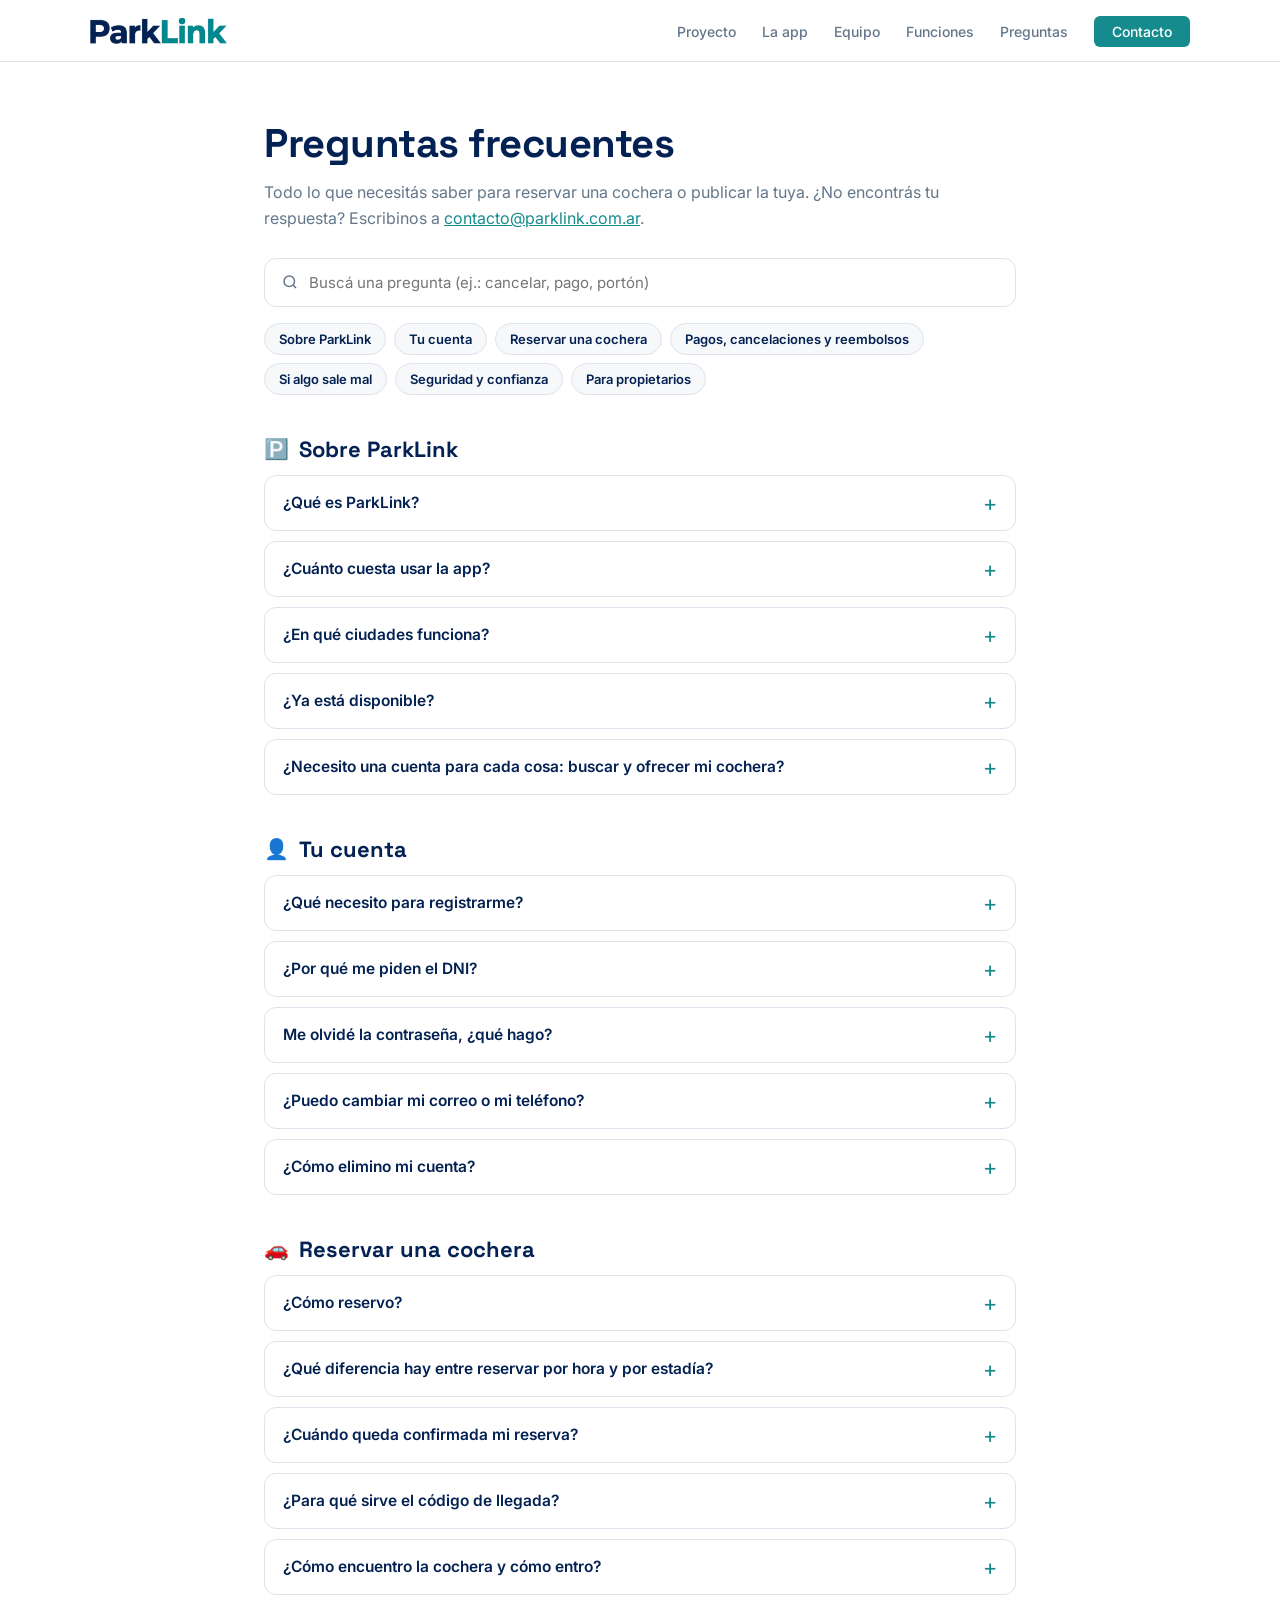
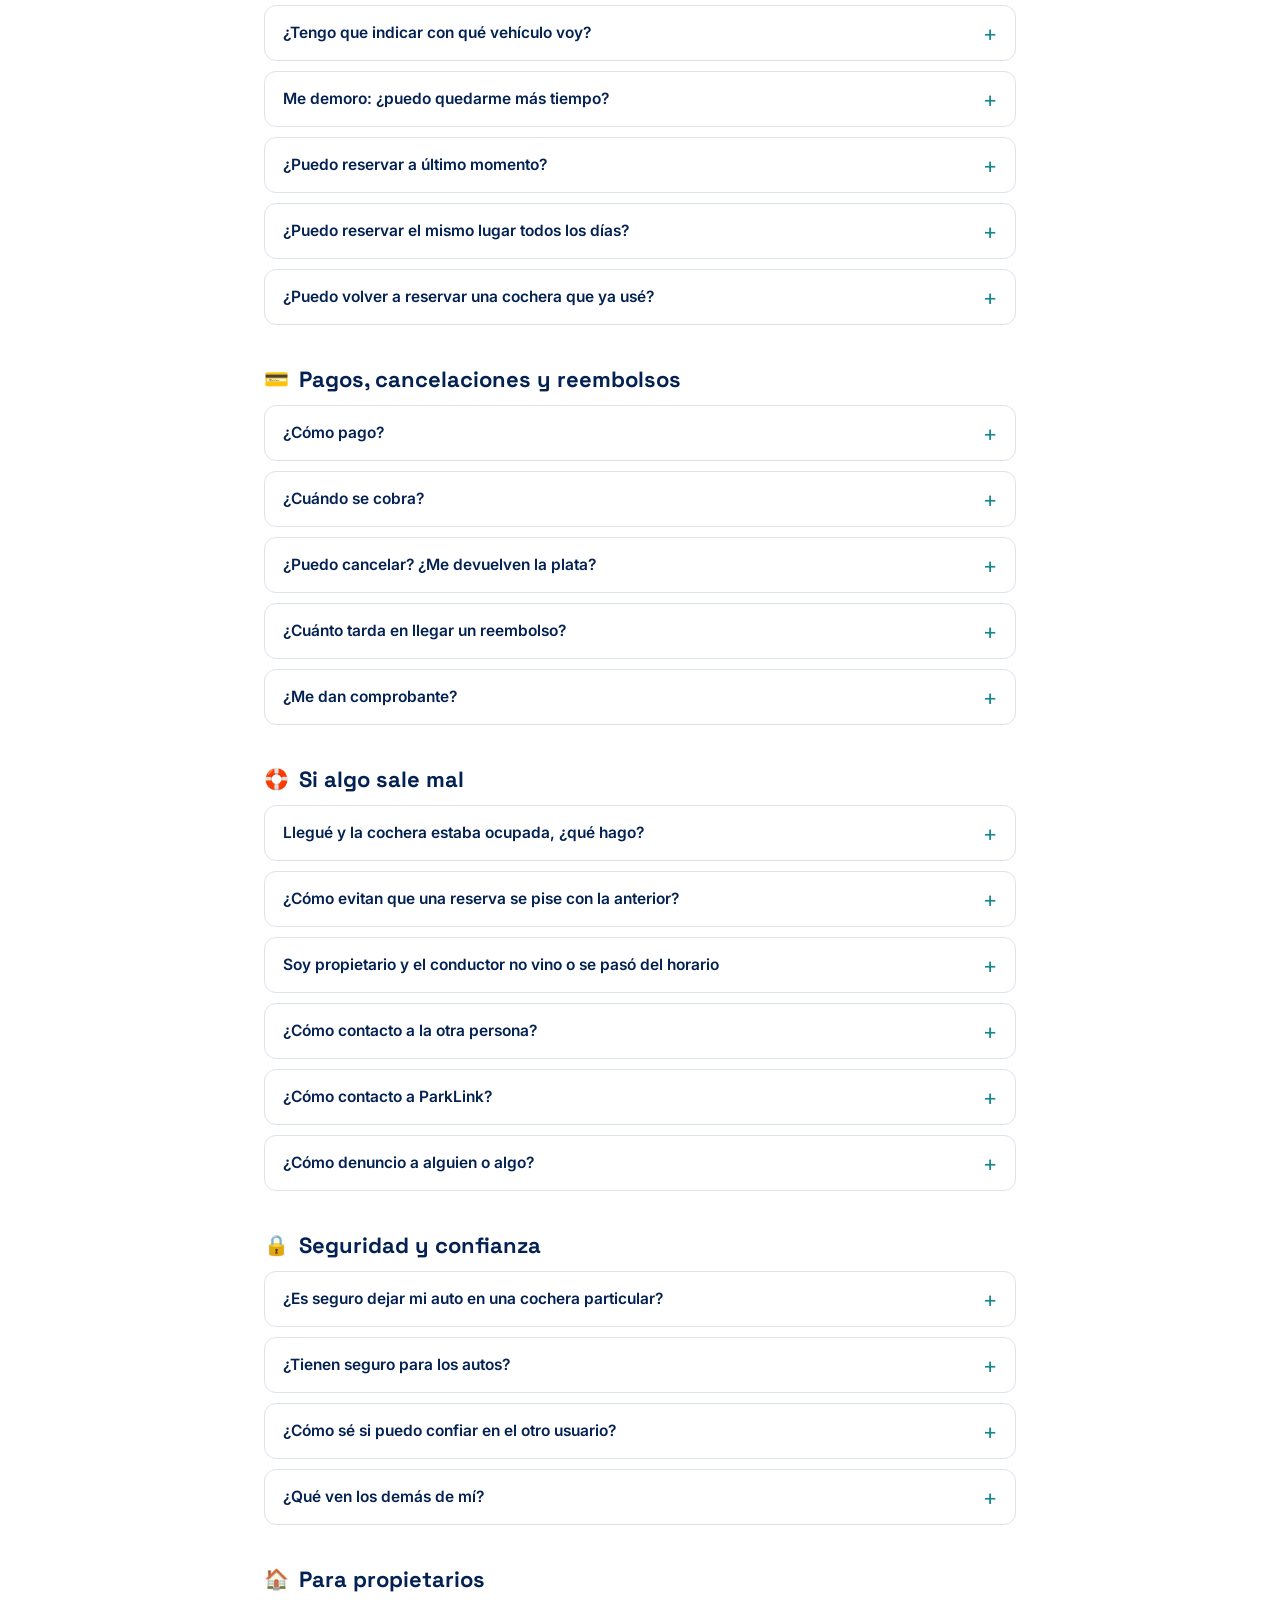
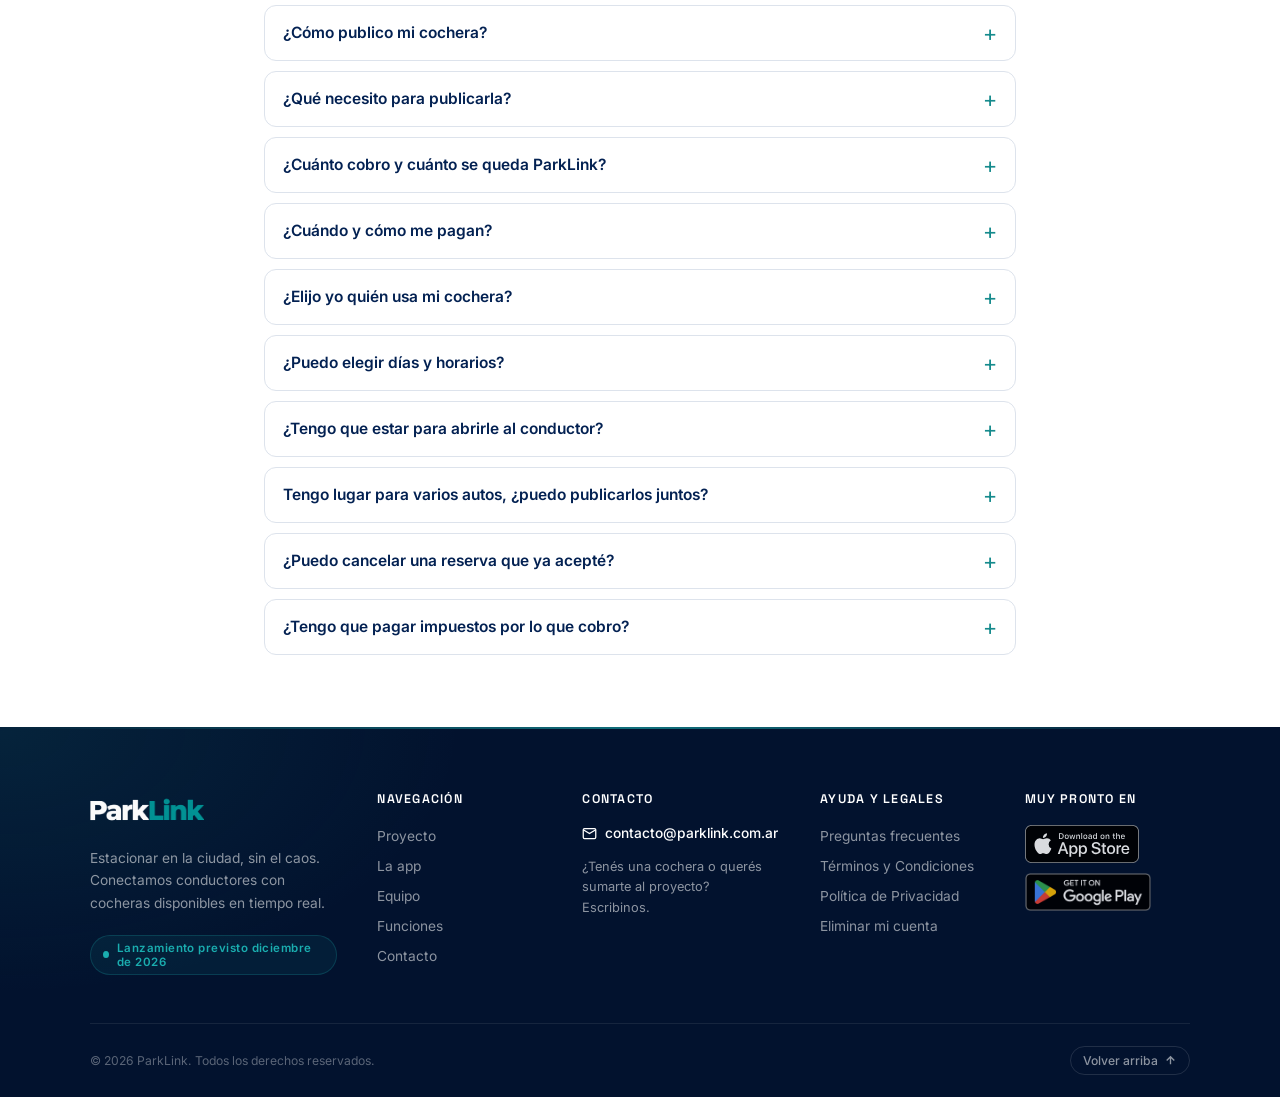
==== preguntas-frecuentes/index.html @ 0ed3ebec "Add a frequently asked questions page linked from the menu and footer" ====
<!DOCTYPE html>
<html lang="es">
<head>
    <meta charset="UTF-8">
    <meta name="viewport" content="width=device-width, initial-scale=1.0">
    <title>Preguntas frecuentes · ParkLink</title>
    <meta name="description" content="Cómo funciona ParkLink: reservas, pagos, cancelaciones, acceso a la cochera, seguridad y cómo publicar tu cochera.">
    <link rel="icon" type="image/png" href="/favicon.png">
    <link rel="preconnect" href="https://fonts.googleapis.com">
    <link rel="preconnect" href="https://fonts.gstatic.com" crossorigin>
    <link href="https://fonts.googleapis.com/css2?family=Space+Grotesk:wght@400;500;600;700&family=Inter:wght@300;400;500;600&display=swap" rel="stylesheet">
    <link rel="stylesheet" href="/styles.css">
    <link rel="stylesheet" href="faq.css">
    <script type="application/ld+json">{"@context": "https://schema.org", "@type": "FAQPage", "mainEntity": [{"@type": "Question", "name": "¿Qué es ParkLink?", "acceptedAnswer": {"@type": "Answer", "text": "Una app que conecta a quienes necesitan dónde estacionar con personas que tienen una cochera o un lugar libre. El conductor reserva y paga desde la app antes de salir; el propietario gana dinero con un espacio que no estaba usando."}}, {"@type": "Question", "name": "¿Cuánto cuesta usar la app?", "acceptedAnswer": {"@type": "Answer", "text": "Descargarla y crear tu cuenta es gratis. Solo pagás cuando reservás: el precio que ves antes de pagar es el final e incluye la comisión de ParkLink. A los propietarios no se les descuenta nada de lo que cobran: reciben el precio que fijaron."}}, {"@type": "Question", "name": "¿En qué ciudades funciona?", "acceptedAnswer": {"@type": "Answer", "text": "En cualquier lugar de la Argentina. Buscás por dirección o por tu ubicación y ves las cocheras publicadas en esa zona. La cantidad de cocheras depende de cuántos propietarios se sumen en cada lugar."}}, {"@type": "Question", "name": "¿Ya está disponible?", "acceptedAnswer": {"@type": "Answer", "text": "La app está en fase de pruebas y el lanzamiento está previsto para diciembre de 2026. Si querés enterarte antes, escribinos a contacto@parklink.com.ar ."}}, {"@type": "Question", "name": "¿Necesito una cuenta para cada cosa: buscar y ofrecer mi cochera?", "acceptedAnswer": {"@type": "Answer", "text": "No. Con una sola cuenta podés usar la app como conductor y como propietario, y cambiar de modo cuando quieras desde Perfil → Modo."}}, {"@type": "Question", "name": "¿Qué necesito para registrarme?", "acceptedAnswer": {"@type": "Answer", "text": "Ser mayor de 18 años, un correo y un teléfono (los verificamos con un código), tu DNI y tu fecha de nacimiento. Al registrarte aceptás los Términos y Condiciones y la Política de Privacidad ."}}, {"@type": "Question", "name": "¿Por qué me piden el DNI?", "acceptedAnswer": {"@type": "Answer", "text": "Para que cada cuenta corresponda a una persona real y una misma persona no tenga varias cuentas. Ayuda a la confianza entre conductores y propietarios. Tu DNI no se muestra a otros usuarios."}}, {"@type": "Question", "name": "Me olvidé la contraseña, ¿qué hago?", "acceptedAnswer": {"@type": "Answer", "text": "En la pantalla de inicio de sesión tocá «Olvidé mi contraseña» y seguí los pasos: te mandamos un código al correo."}}, {"@type": "Question", "name": "¿Puedo cambiar mi correo o mi teléfono?", "acceptedAnswer": {"@type": "Answer", "text": "Sí, desde Perfil → Editar perfil. El dato nuevo se confirma con un código que te enviamos ahí."}}, {"@type": "Question", "name": "¿Cómo elimino mi cuenta?", "acceptedAnswer": {"@type": "Answer", "text": "Desde Perfil → Editar perfil → Eliminar cuenta. Tenés 7 días para arrepentirte iniciando sesión; después tus datos personales se borran o se anonimizan. Si tenías reservas futuras, se cancelan con reembolso. Más detalles en la Política de Privacidad ."}}, {"@type": "Question", "name": "¿Cómo reservo?", "acceptedAnswer": {"@type": "Answer", "text": "Buscá por dirección o en el mapa, elegí una cochera, el día y el horario (o las fechas, si es una estadía), y pagá con Mercado Pago. La app te propone sola el primer horario libre."}}, {"@type": "Question", "name": "¿Qué diferencia hay entre reservar por hora y por estadía?", "acceptedAnswer": {"@type": "Answer", "text": "Por hora es para unas horas: elegís inicio y fin, incluso cruzando la medianoche o abarcando varios días. Por estadía es para dejar el auto días, semanas o meses: se cobra por día, semana o mes y entrás y salís a la misma hora. Cada cochera muestra cuál de las dos ofrece."}}, {"@type": "Question", "name": "¿Cuándo queda confirmada mi reserva?", "acceptedAnswer": {"@type": "Answer", "text": "Después de pagar, el propietario tiene que aceptarla. Te avisamos apenas lo hace. Si la rechaza o no responde dentro de las 24 horas, la reserva se cancela y te devolvemos el total."}}, {"@type": "Question", "name": "¿Para qué sirve el código de llegada?", "acceptedAnswer": {"@type": "Answer", "text": "Cuando la reserva queda confirmada, la app te muestra un código de 4 números. Al llegar se lo decís al propietario y él lo carga en su app: así queda registrado que llegaste. Se puede cargar desde 30 minutos antes del inicio."}}, {"@type": "Question", "name": "¿Cómo encuentro la cochera y cómo entro?", "acceptedAnswer": {"@type": "Answer", "text": "Desde tu reserva tenés «Cómo llegar», que abre el mapa con la dirección. Una vez aceptada la reserva, también ves «Cómo entrar»: las instrucciones que dejó el propietario (portón, piso, número de lugar, a quién avisar)."}}, {"@type": "Question", "name": "¿Tengo que indicar con qué vehículo voy?", "acceptedAnswer": {"@type": "Answer", "text": "Depende de la cochera. Algunas lo piden, y algunas cobran distinto según el tipo de vehículo (auto, SUV, camioneta, moto o bici). Cargás tus vehículos una vez en tu perfil y los elegís al reservar; el propietario ve la patente para reconocerte."}}, {"@type": "Question", "name": "Me demoro: ¿puedo quedarme más tiempo?", "acceptedAnswer": {"@type": "Answer", "text": "Sí, si la cochera sigue libre. Desde tu reserva tocá «Extender reserva», elegí hasta qué hora y pagás solo las horas que agregás. Si alguien más reservó a continuación, la app te muestra hasta cuándo se puede extender."}}, {"@type": "Question", "name": "¿Puedo reservar a último momento?", "acceptedAnswer": {"@type": "Answer", "text": "Sí, siempre que la cochera tenga lugar libre en ese horario. Igual tiene que aceptarla el propietario."}}, {"@type": "Question", "name": "¿Puedo reservar el mismo lugar todos los días?", "acceptedAnswer": {"@type": "Answer", "text": "Para varios días seguidos usá una estadía (por días, semanas o meses). Las reservas que se repiten solo algunos días u horarios (por ejemplo, de lunes a viernes de 9 a 18) todavía no están disponibles: por ahora se reservan una por una."}}, {"@type": "Question", "name": "¿Puedo volver a reservar una cochera que ya usé?", "acceptedAnswer": {"@type": "Answer", "text": "Sí. En una reserva terminada tocá «Volver a reservar»: se abre la cochera con la misma duración y el mismo vehículo."}}, {"@type": "Question", "name": "¿Cómo pago?", "acceptedAnswer": {"@type": "Answer", "text": "Con Mercado Pago, con los medios que ofrece (tarjeta de crédito o débito, dinero en cuenta, etc.). ParkLink no guarda los datos de tu tarjeta."}}, {"@type": "Question", "name": "¿Cuándo se cobra?", "acceptedAnswer": {"@type": "Answer", "text": "Al reservar. Si el propietario rechaza la reserva o no responde a tiempo, te devolvemos el total."}}, {"@type": "Question", "name": "¿Puedo cancelar? ¿Me devuelven la plata?", "acceptedAnswer": {"@type": "Answer", "text": "Hasta 1 hora antes del inicio: te devolvemos el total. En la última hora antes del inicio: te devolvemos la mitad. Una vez que empezó no se puede cancelar. Si el propietario todavía no la aceptó, podés cancelarla antes del inicio y te devolvemos el total. Si el propietario cancela o rechaza, te devolvemos el total."}}, {"@type": "Question", "name": "¿Cuánto tarda en llegar un reembolso?", "acceptedAnswer": {"@type": "Answer", "text": "Lo hacemos al mismo medio de pago a través de Mercado Pago. El tiempo de acreditación depende de Mercado Pago y de tu medio (con tarjeta puede verse en el resumen siguiente). Desde la reserva ves en qué estado está."}}, {"@type": "Question", "name": "¿Me dan comprobante?", "acceptedAnswer": {"@type": "Answer", "text": "Sí. Desde la reserva, en la sección Pago, tocá «Descargar comprobante» y te genera un PDF. Es un resumen de tu reserva y tu pago, no una factura."}}, {"@type": "Question", "name": "Llegué y la cochera estaba ocupada, ¿qué hago?", "acceptedAnswer": {"@type": "Answer", "text": "Desde tu reserva tocá «Reportar un problema» → «La cochera estaba ocupada». Lo revisa el equipo de ParkLink y, si corresponde, te devolvemos el dinero. También podés escribirle al propietario por el chat de la reserva."}}, {"@type": "Question", "name": "¿Cómo evitan que una reserva se pise con la anterior?", "acceptedAnswer": {"@type": "Answer", "text": "Entre una reserva y la siguiente de una misma cochera siempre quedan al menos 15 minutos libres, para que un atraso corto no afecte al próximo. Además, el propietario acepta cada reserva y elige qué días y horarios ofrece."}}, {"@type": "Question", "name": "Soy propietario y el conductor no vino o se pasó del horario", "acceptedAnswer": {"@type": "Answer", "text": "Desde la reserva tocá «Reportar un problema» y elegí lo que pasó. Si el conductor no llegó, sin el código de llegada ParkLink revisa la reserva antes de pagártela. Por ahora el tiempo extra no se cobra automáticamente: lo resolvemos caso por caso."}}, {"@type": "Question", "name": "¿Cómo contacto a la otra persona?", "acceptedAnswer": {"@type": "Answer", "text": "Por el chat de la reserva, que se habilita una vez pagada. No hace falta compartir teléfonos."}}, {"@type": "Question", "name": "¿Cómo contacto a ParkLink?", "acceptedAnswer": {"@type": "Answer", "text": "Desde la reserva, en «Ayuda», abrís un ticket y te respondemos ahí. Para cualquier otra consulta, escribinos a contacto@parklink.com.ar ."}}, {"@type": "Question", "name": "¿Cómo denuncio a alguien o algo?", "acceptedAnswer": {"@type": "Answer", "text": "Con «Denunciar» en la cochera, en el perfil de la persona o en una reseña, o con «Reportar un problema» en una reserva. La otra persona no sabe quién la denunció. ParkLink revisa cada caso y puede suspender cocheras o cuentas."}}, {"@type": "Question", "name": "¿Es seguro dejar mi auto en una cochera particular?", "acceptedAnswer": {"@type": "Answer", "text": "Cada cochera se revisa antes de aparecer en la app; podemos pedir documentación y rechazarla. Conductores y propietarios se califican después de cada reserva, y las denuncias pueden terminar en la suspensión de la cochera o de la cuenta. Igual, ParkLink no es un estacionamiento ni el depositario del vehículo: el uso de la cochera es un acuerdo entre las partes (ver los Términos )."}}, {"@type": "Question", "name": "¿Tienen seguro para los autos?", "acceptedAnswer": {"@type": "Answer", "text": "Hoy ParkLink no ofrece un seguro propio. Te recomendamos revisar qué cubre tu póliza mientras el auto está estacionado. Ante un problema, reportalo desde la reserva y lo vemos con las dos partes."}}, {"@type": "Question", "name": "¿Cómo sé si puedo confiar en el otro usuario?", "acceptedAnswer": {"@type": "Answer", "text": "Cada perfil muestra sus calificaciones y reseñas como conductor y como propietario. Todas las cuentas verifican su correo y su teléfono, y cargan su DNI."}}, {"@type": "Question", "name": "¿Qué ven los demás de mí?", "acceptedAnswer": {"@type": "Answer", "text": "Tu nombre, tu foto y tus reseñas. En una reserva, el propietario ve además tu vehículo y su patente. Tu DNI, correo y teléfono no se muestran. Detalles en la Política de Privacidad ."}}, {"@type": "Question", "name": "¿Cómo publico mi cochera?", "acceptedAnswer": {"@type": "Answer", "text": "Pasá a modo propietario (Perfil → Modo), tocá «Publicar cochera» y cargá la dirección, fotos, qué vehículos entran, horarios y precios. La revisamos antes de que aparezca en las búsquedas y te avisamos cuando está publicada."}}, {"@type": "Question", "name": "¿Qué necesito para publicarla?", "acceptedAnswer": {"@type": "Answer", "text": "Tener derecho a ofrecerla (ser dueño, inquilino autorizado o tener permiso) y que alquilarla no vaya contra ninguna norma, contrato ni el reglamento de tu edificio. En muchos consorcios no está permitido el uso de cocheras por personas ajenas: consultalo antes de publicar."}}, {"@type": "Question", "name": "¿Cuánto cobro y cuánto se queda ParkLink?", "acceptedAnswer": {"@type": "Answer", "text": "Vos fijás el precio por hora y, si querés, por día, semana y mes (también podés cobrar distinto según el vehículo). Recibís ese precio completo: la comisión de ParkLink se suma aparte, en lo que paga el conductor."}}, {"@type": "Question", "name": "¿Cuándo y cómo me pagan?", "acceptedAnswer": {"@type": "Answer", "text": "Cargás tu CBU o CVU en Perfil → Datos de cobro. Lo de cada reserva terminada queda disponible para liquidarse pasadas 24 horas y ParkLink te lo transfiere a esa cuenta. Ves cada liquidación en Perfil → Mis liquidaciones y te avisamos cada vez que transferimos."}}, {"@type": "Question", "name": "¿Elijo yo quién usa mi cochera?", "acceptedAnswer": {"@type": "Answer", "text": "Sí. Cada reserva te llega como solicitud y tenés 24 horas para aceptarla o rechazarla. Antes de decidir ves el perfil y las calificaciones del conductor, y su vehículo."}}, {"@type": "Question", "name": "¿Puedo elegir días y horarios?", "acceptedAnswer": {"@type": "Answer", "text": "Sí. Configurás el horario de cada día de la semana y podés cerrar días puntuales (vacaciones, días que la usás) desde «Fechas bloqueadas». También podés pausar la cochera cuando quieras."}}, {"@type": "Question", "name": "¿Tengo que estar para abrirle al conductor?", "acceptedAnswer": {"@type": "Answer", "text": "El conductor necesita poder entrar, y al llegar te dice su código de llegada para que lo cargues en la app. En «Cómo entrar» explicás el acceso (portón, encargado, a quién avisar); solo lo ve el conductor de una reserva que aceptaste. Si no vas a estar, coordiná que alguien lo reciba."}}, {"@type": "Question", "name": "Tengo lugar para varios autos, ¿puedo publicarlos juntos?", "acceptedAnswer": {"@type": "Answer", "text": "Sí. Al publicar indicás cuántos lugares tiene: se pueden reservar tantos a la vez como lugares haya."}}, {"@type": "Question", "name": "¿Puedo cancelar una reserva que ya acepté?", "acceptedAnswer": {"@type": "Answer", "text": "Sí, antes de que empiece, explicando el motivo. El conductor recibe el reembolso total. Cancelar reservas aceptadas queda registrado y, si se repite, puede llevar a la suspensión de la cochera."}}, {"@type": "Question", "name": "¿Tengo que pagar impuestos por lo que cobro?", "acceptedAnswer": {"@type": "Answer", "text": "Los ingresos que obtenés por alquilar tu cochera son tuyos, y cumplir con tus obligaciones impositivas te corresponde a vos. Si tenés dudas, consultalo con un contador."}}]}</script>
</head>
<body>

<nav>
    <a href="/index.html" class="nav-brand">
        <img src="/assets/logos/logo-letras.png" alt="ParkLink" class="brand-logo">
    </a>
    <ul class="nav-links">
        <li><a href="/index.html#sobre">Proyecto</a></li>
        <li><a href="/index.html#capturas">La app</a></li>
        <li><a href="/index.html#equipo">Equipo</a></li>
        <li><a href="/index.html#funciones">Funciones</a></li>
        <li><a href="/preguntas-frecuentes/">Preguntas</a></li>
        <li><a href="/index.html#contacto" class="nav-cta">Contacto</a></li>
    </ul>
</nav>

<main class="faq-main">
    <h1>Preguntas frecuentes</h1>
    <p class="faq-lead">Todo lo que necesitás saber para reservar una cochera o publicar la tuya. ¿No encontrás tu respuesta? Escribinos a <a href="mailto:contacto@parklink.com.ar">contacto@parklink.com.ar</a>.</p>

    <div class="faq-search">
        <svg width="18" height="18" viewBox="0 0 24 24" fill="none" stroke="currentColor" stroke-width="2"><circle cx="11" cy="11" r="7"/><path d="M20 20l-3.5-3.5"/></svg>
        <input type="search" id="faq-filter" placeholder="Buscá una pregunta (ej.: cancelar, pago, portón)" autocomplete="off">
    </div>
    <div class="faq-chips" role="navigation" aria-label="Temas">
            <a href="#faq-sobre" class="faq-chip">Sobre ParkLink</a>
            <a href="#faq-cuenta" class="faq-chip">Tu cuenta</a>
            <a href="#faq-reservar" class="faq-chip">Reservar una cochera</a>
            <a href="#faq-pagos" class="faq-chip">Pagos, cancelaciones y reembolsos</a>
            <a href="#faq-problemas" class="faq-chip">Si algo sale mal</a>
            <a href="#faq-seguridad" class="faq-chip">Seguridad y confianza</a>
            <a href="#faq-propietarios" class="faq-chip">Para propietarios</a>
    </div>
    <p class="faq-empty" id="faq-empty" hidden>No encontramos preguntas con esas palabras. Escribinos a <a href="mailto:contacto@parklink.com.ar">contacto@parklink.com.ar</a> y te ayudamos.</p>

        <section class="faq-section" id="faq-sobre">
            <h2><span class="faq-icon" aria-hidden="true">🅿️</span>Sobre ParkLink</h2>
            <details class="faq-item">
                <summary>¿Qué es ParkLink?</summary>
                <div class="faq-answer"><p>Una app que conecta a quienes necesitan dónde estacionar con personas que tienen una cochera o un lugar libre. El conductor reserva y paga desde la app antes de salir; el propietario gana dinero con un espacio que no estaba usando.</p></div>
            </details>
            <details class="faq-item">
                <summary>¿Cuánto cuesta usar la app?</summary>
                <div class="faq-answer"><p>Descargarla y crear tu cuenta es gratis. Solo pagás cuando reservás: el precio que ves antes de pagar es el final e incluye la comisión de ParkLink. A los propietarios no se les descuenta nada de lo que cobran: reciben el precio que fijaron.</p></div>
            </details>
            <details class="faq-item">
                <summary>¿En qué ciudades funciona?</summary>
                <div class="faq-answer"><p>En cualquier lugar de la Argentina. Buscás por dirección o por tu ubicación y ves las cocheras publicadas en esa zona. La cantidad de cocheras depende de cuántos propietarios se sumen en cada lugar.</p></div>
            </details>
            <details class="faq-item">
                <summary>¿Ya está disponible?</summary>
                <div class="faq-answer"><p>La app está en fase de pruebas y el lanzamiento está previsto para diciembre de 2026. Si querés enterarte antes, escribinos a <a href="mailto:contacto@parklink.com.ar">contacto@parklink.com.ar</a>.</p></div>
            </details>
            <details class="faq-item">
                <summary>¿Necesito una cuenta para cada cosa: buscar y ofrecer mi cochera?</summary>
                <div class="faq-answer"><p>No. Con una sola cuenta podés usar la app como conductor y como propietario, y cambiar de modo cuando quieras desde Perfil → Modo.</p></div>
            </details>
        </section>

        <section class="faq-section" id="faq-cuenta">
            <h2><span class="faq-icon" aria-hidden="true">👤</span>Tu cuenta</h2>
            <details class="faq-item">
                <summary>¿Qué necesito para registrarme?</summary>
                <div class="faq-answer"><p>Ser mayor de 18 años, un correo y un teléfono (los verificamos con un código), tu DNI y tu fecha de nacimiento. Al registrarte aceptás los <a href="/terminos/">Términos y Condiciones</a> y la <a href="/privacidad/">Política de Privacidad</a>.</p></div>
            </details>
            <details class="faq-item">
                <summary>¿Por qué me piden el DNI?</summary>
                <div class="faq-answer"><p>Para que cada cuenta corresponda a una persona real y una misma persona no tenga varias cuentas. Ayuda a la confianza entre conductores y propietarios. Tu DNI no se muestra a otros usuarios.</p></div>
            </details>
            <details class="faq-item">
                <summary>Me olvidé la contraseña, ¿qué hago?</summary>
                <div class="faq-answer"><p>En la pantalla de inicio de sesión tocá «Olvidé mi contraseña» y seguí los pasos: te mandamos un código al correo.</p></div>
            </details>
            <details class="faq-item">
                <summary>¿Puedo cambiar mi correo o mi teléfono?</summary>
                <div class="faq-answer"><p>Sí, desde Perfil → Editar perfil. El dato nuevo se confirma con un código que te enviamos ahí.</p></div>
            </details>
            <details class="faq-item">
                <summary>¿Cómo elimino mi cuenta?</summary>
                <div class="faq-answer"><p>Desde Perfil → Editar perfil → Eliminar cuenta. Tenés 7 días para arrepentirte iniciando sesión; después tus datos personales se borran o se anonimizan. Si tenías reservas futuras, se cancelan con reembolso. Más detalles en la <a href="/privacidad/#eliminacion">Política de Privacidad</a>.</p></div>
            </details>
        </section>

        <section class="faq-section" id="faq-reservar">
            <h2><span class="faq-icon" aria-hidden="true">🚗</span>Reservar una cochera</h2>
            <details class="faq-item">
                <summary>¿Cómo reservo?</summary>
                <div class="faq-answer"><p>Buscá por dirección o en el mapa, elegí una cochera, el día y el horario (o las fechas, si es una estadía), y pagá con Mercado Pago. La app te propone sola el primer horario libre.</p></div>
            </details>
            <details class="faq-item">
                <summary>¿Qué diferencia hay entre reservar por hora y por estadía?</summary>
                <div class="faq-answer"><p><strong>Por hora</strong> es para unas horas: elegís inicio y fin, incluso cruzando la medianoche o abarcando varios días. <strong>Por estadía</strong> es para dejar el auto días, semanas o meses: se cobra por día, semana o mes y entrás y salís a la misma hora. Cada cochera muestra cuál de las dos ofrece.</p></div>
            </details>
            <details class="faq-item">
                <summary>¿Cuándo queda confirmada mi reserva?</summary>
                <div class="faq-answer"><p>Después de pagar, el propietario tiene que aceptarla. Te avisamos apenas lo hace. Si la rechaza o no responde dentro de las 24 horas, la reserva se cancela y te devolvemos el total.</p></div>
            </details>
            <details class="faq-item">
                <summary>¿Para qué sirve el código de llegada?</summary>
                <div class="faq-answer"><p>Cuando la reserva queda confirmada, la app te muestra un código de 4 números. Al llegar se lo decís al propietario y él lo carga en su app: así queda registrado que llegaste. Se puede cargar desde 30 minutos antes del inicio.</p></div>
            </details>
            <details class="faq-item">
                <summary>¿Cómo encuentro la cochera y cómo entro?</summary>
                <div class="faq-answer"><p>Desde tu reserva tenés «Cómo llegar», que abre el mapa con la dirección. Una vez aceptada la reserva, también ves «Cómo entrar»: las instrucciones que dejó el propietario (portón, piso, número de lugar, a quién avisar).</p></div>
            </details>
            <details class="faq-item">
                <summary>¿Tengo que indicar con qué vehículo voy?</summary>
                <div class="faq-answer"><p>Depende de la cochera. Algunas lo piden, y algunas cobran distinto según el tipo de vehículo (auto, SUV, camioneta, moto o bici). Cargás tus vehículos una vez en tu perfil y los elegís al reservar; el propietario ve la patente para reconocerte.</p></div>
            </details>
            <details class="faq-item">
                <summary>Me demoro: ¿puedo quedarme más tiempo?</summary>
                <div class="faq-answer"><p>Sí, si la cochera sigue libre. Desde tu reserva tocá «Extender reserva», elegí hasta qué hora y pagás solo las horas que agregás. Si alguien más reservó a continuación, la app te muestra hasta cuándo se puede extender.</p></div>
            </details>
            <details class="faq-item">
                <summary>¿Puedo reservar a último momento?</summary>
                <div class="faq-answer"><p>Sí, siempre que la cochera tenga lugar libre en ese horario. Igual tiene que aceptarla el propietario.</p></div>
            </details>
            <details class="faq-item">
                <summary>¿Puedo reservar el mismo lugar todos los días?</summary>
                <div class="faq-answer"><p>Para varios días seguidos usá una estadía (por días, semanas o meses). Las reservas que se repiten solo algunos días u horarios (por ejemplo, de lunes a viernes de 9 a 18) todavía no están disponibles: por ahora se reservan una por una.</p></div>
            </details>
            <details class="faq-item">
                <summary>¿Puedo volver a reservar una cochera que ya usé?</summary>
                <div class="faq-answer"><p>Sí. En una reserva terminada tocá «Volver a reservar»: se abre la cochera con la misma duración y el mismo vehículo.</p></div>
            </details>
        </section>

        <section class="faq-section" id="faq-pagos">
            <h2><span class="faq-icon" aria-hidden="true">💳</span>Pagos, cancelaciones y reembolsos</h2>
            <details class="faq-item">
                <summary>¿Cómo pago?</summary>
                <div class="faq-answer"><p>Con Mercado Pago, con los medios que ofrece (tarjeta de crédito o débito, dinero en cuenta, etc.). ParkLink no guarda los datos de tu tarjeta.</p></div>
            </details>
            <details class="faq-item">
                <summary>¿Cuándo se cobra?</summary>
                <div class="faq-answer"><p>Al reservar. Si el propietario rechaza la reserva o no responde a tiempo, te devolvemos el total.</p></div>
            </details>
            <details class="faq-item">
                <summary>¿Puedo cancelar? ¿Me devuelven la plata?</summary>
                <div class="faq-answer"><ul><li><strong>Hasta 1 hora antes del inicio:</strong> te devolvemos el total.</li><li><strong>En la última hora antes del inicio:</strong> te devolvemos la mitad.</li><li><strong>Una vez que empezó</strong> no se puede cancelar.</li><li>Si el propietario todavía no la aceptó, podés cancelarla antes del inicio y te devolvemos el total.</li><li>Si el propietario cancela o rechaza, te devolvemos el total.</li></ul></div>
            </details>
            <details class="faq-item">
                <summary>¿Cuánto tarda en llegar un reembolso?</summary>
                <div class="faq-answer"><p>Lo hacemos al mismo medio de pago a través de Mercado Pago. El tiempo de acreditación depende de Mercado Pago y de tu medio (con tarjeta puede verse en el resumen siguiente). Desde la reserva ves en qué estado está.</p></div>
            </details>
            <details class="faq-item">
                <summary>¿Me dan comprobante?</summary>
                <div class="faq-answer"><p>Sí. Desde la reserva, en la sección Pago, tocá «Descargar comprobante» y te genera un PDF. Es un resumen de tu reserva y tu pago, no una factura.</p></div>
            </details>
        </section>

        <section class="faq-section" id="faq-problemas">
            <h2><span class="faq-icon" aria-hidden="true">🛟</span>Si algo sale mal</h2>
            <details class="faq-item">
                <summary>Llegué y la cochera estaba ocupada, ¿qué hago?</summary>
                <div class="faq-answer"><p>Desde tu reserva tocá «Reportar un problema» → «La cochera estaba ocupada». Lo revisa el equipo de ParkLink y, si corresponde, te devolvemos el dinero. También podés escribirle al propietario por el chat de la reserva.</p></div>
            </details>
            <details class="faq-item">
                <summary>¿Cómo evitan que una reserva se pise con la anterior?</summary>
                <div class="faq-answer"><p>Entre una reserva y la siguiente de una misma cochera siempre quedan al menos 15 minutos libres, para que un atraso corto no afecte al próximo. Además, el propietario acepta cada reserva y elige qué días y horarios ofrece.</p></div>
            </details>
            <details class="faq-item">
                <summary>Soy propietario y el conductor no vino o se pasó del horario</summary>
                <div class="faq-answer"><p>Desde la reserva tocá «Reportar un problema» y elegí lo que pasó. Si el conductor no llegó, sin el código de llegada ParkLink revisa la reserva antes de pagártela. Por ahora el tiempo extra no se cobra automáticamente: lo resolvemos caso por caso.</p></div>
            </details>
            <details class="faq-item">
                <summary>¿Cómo contacto a la otra persona?</summary>
                <div class="faq-answer"><p>Por el chat de la reserva, que se habilita una vez pagada. No hace falta compartir teléfonos.</p></div>
            </details>
            <details class="faq-item">
                <summary>¿Cómo contacto a ParkLink?</summary>
                <div class="faq-answer"><p>Desde la reserva, en «Ayuda», abrís un ticket y te respondemos ahí. Para cualquier otra consulta, escribinos a <a href="mailto:contacto@parklink.com.ar">contacto@parklink.com.ar</a>.</p></div>
            </details>
            <details class="faq-item">
                <summary>¿Cómo denuncio a alguien o algo?</summary>
                <div class="faq-answer"><p>Con «Denunciar» en la cochera, en el perfil de la persona o en una reseña, o con «Reportar un problema» en una reserva. La otra persona no sabe quién la denunció. ParkLink revisa cada caso y puede suspender cocheras o cuentas.</p></div>
            </details>
        </section>

        <section class="faq-section" id="faq-seguridad">
            <h2><span class="faq-icon" aria-hidden="true">🔒</span>Seguridad y confianza</h2>
            <details class="faq-item">
                <summary>¿Es seguro dejar mi auto en una cochera particular?</summary>
                <div class="faq-answer"><p>Cada cochera se revisa antes de aparecer en la app; podemos pedir documentación y rechazarla. Conductores y propietarios se califican después de cada reserva, y las denuncias pueden terminar en la suspensión de la cochera o de la cuenta. Igual, ParkLink no es un estacionamiento ni el depositario del vehículo: el uso de la cochera es un acuerdo entre las partes (ver los <a href="/terminos/#responsabilidad">Términos</a>).</p></div>
            </details>
            <details class="faq-item">
                <summary>¿Tienen seguro para los autos?</summary>
                <div class="faq-answer"><p>Hoy ParkLink no ofrece un seguro propio. Te recomendamos revisar qué cubre tu póliza mientras el auto está estacionado. Ante un problema, reportalo desde la reserva y lo vemos con las dos partes.</p></div>
            </details>
            <details class="faq-item">
                <summary>¿Cómo sé si puedo confiar en el otro usuario?</summary>
                <div class="faq-answer"><p>Cada perfil muestra sus calificaciones y reseñas como conductor y como propietario. Todas las cuentas verifican su correo y su teléfono, y cargan su DNI.</p></div>
            </details>
            <details class="faq-item">
                <summary>¿Qué ven los demás de mí?</summary>
                <div class="faq-answer"><p>Tu nombre, tu foto y tus reseñas. En una reserva, el propietario ve además tu vehículo y su patente. Tu DNI, correo y teléfono no se muestran. Detalles en la <a href="/privacidad/">Política de Privacidad</a>.</p></div>
            </details>
        </section>

        <section class="faq-section" id="faq-propietarios">
            <h2><span class="faq-icon" aria-hidden="true">🏠</span>Para propietarios</h2>
            <details class="faq-item">
                <summary>¿Cómo publico mi cochera?</summary>
                <div class="faq-answer"><p>Pasá a modo propietario (Perfil → Modo), tocá «Publicar cochera» y cargá la dirección, fotos, qué vehículos entran, horarios y precios. La revisamos antes de que aparezca en las búsquedas y te avisamos cuando está publicada.</p></div>
            </details>
            <details class="faq-item">
                <summary>¿Qué necesito para publicarla?</summary>
                <div class="faq-answer"><p>Tener derecho a ofrecerla (ser dueño, inquilino autorizado o tener permiso) y que alquilarla no vaya contra ninguna norma, contrato ni el reglamento de tu edificio. En muchos consorcios no está permitido el uso de cocheras por personas ajenas: consultalo antes de publicar.</p></div>
            </details>
            <details class="faq-item">
                <summary>¿Cuánto cobro y cuánto se queda ParkLink?</summary>
                <div class="faq-answer"><p>Vos fijás el precio por hora y, si querés, por día, semana y mes (también podés cobrar distinto según el vehículo). Recibís ese precio completo: la comisión de ParkLink se suma aparte, en lo que paga el conductor.</p></div>
            </details>
            <details class="faq-item">
                <summary>¿Cuándo y cómo me pagan?</summary>
                <div class="faq-answer"><p>Cargás tu CBU o CVU en Perfil → Datos de cobro. Lo de cada reserva terminada queda disponible para liquidarse pasadas 24 horas y ParkLink te lo transfiere a esa cuenta. Ves cada liquidación en Perfil → Mis liquidaciones y te avisamos cada vez que transferimos.</p></div>
            </details>
            <details class="faq-item">
                <summary>¿Elijo yo quién usa mi cochera?</summary>
                <div class="faq-answer"><p>Sí. Cada reserva te llega como solicitud y tenés 24 horas para aceptarla o rechazarla. Antes de decidir ves el perfil y las calificaciones del conductor, y su vehículo.</p></div>
            </details>
            <details class="faq-item">
                <summary>¿Puedo elegir días y horarios?</summary>
                <div class="faq-answer"><p>Sí. Configurás el horario de cada día de la semana y podés cerrar días puntuales (vacaciones, días que la usás) desde «Fechas bloqueadas». También podés pausar la cochera cuando quieras.</p></div>
            </details>
            <details class="faq-item">
                <summary>¿Tengo que estar para abrirle al conductor?</summary>
                <div class="faq-answer"><p>El conductor necesita poder entrar, y al llegar te dice su código de llegada para que lo cargues en la app. En «Cómo entrar» explicás el acceso (portón, encargado, a quién avisar); solo lo ve el conductor de una reserva que aceptaste. Si no vas a estar, coordiná que alguien lo reciba.</p></div>
            </details>
            <details class="faq-item">
                <summary>Tengo lugar para varios autos, ¿puedo publicarlos juntos?</summary>
                <div class="faq-answer"><p>Sí. Al publicar indicás cuántos lugares tiene: se pueden reservar tantos a la vez como lugares haya.</p></div>
            </details>
            <details class="faq-item">
                <summary>¿Puedo cancelar una reserva que ya acepté?</summary>
                <div class="faq-answer"><p>Sí, antes de que empiece, explicando el motivo. El conductor recibe el reembolso total. Cancelar reservas aceptadas queda registrado y, si se repite, puede llevar a la suspensión de la cochera.</p></div>
            </details>
            <details class="faq-item">
                <summary>¿Tengo que pagar impuestos por lo que cobro?</summary>
                <div class="faq-answer"><p>Los ingresos que obtenés por alquilar tu cochera son tuyos, y cumplir con tus obligaciones impositivas te corresponde a vos. Si tenés dudas, consultalo con un contador.</p></div>
            </details>
        </section>
</main>

<footer>
    <div class="foot-main">
        <div class="foot-brand">
            <img src="/assets/logos/logo-letras-darkmode.png" alt="ParkLink" class="foot-logo">
            <p class="foot-tagline">Estacionar en la ciudad, sin el caos. Conectamos conductores con cocheras disponibles en tiempo real.</p>
            <span class="foot-status"><span class="foot-dot"></span>Lanzamiento previsto diciembre de 2026</span>
        </div>
        <div class="foot-col">
            <h5>Navegación</h5>
            <ul>
                <li><a href="/index.html#sobre">Proyecto</a></li>
                <li><a href="/index.html#capturas">La app</a></li>
                <li><a href="/index.html#equipo">Equipo</a></li>
                <li><a href="/index.html#funciones">Funciones</a></li>
                <li><a href="/index.html#contacto">Contacto</a></li>
            </ul>
        </div>
        <div class="foot-col">
            <h5>Contacto</h5>
            <a href="mailto:contacto@parklink.com.ar" class="foot-mail">
                <svg width="15" height="15" viewBox="0 0 24 24" fill="none" stroke="currentColor" stroke-width="2"><path d="M4 4h16c1.1 0 2 .9 2 2v12c0 1.1-.9 2-2 2H4c-1.1 0-2-.9-2-2V6c0-1.1.9-2 2-2z"/><polyline points="22,6 12,12 2,6"/></svg>
                contacto@parklink.com.ar
            </a>
            <p class="foot-note">¿Tenés una cochera o querés sumarte al proyecto? Escribinos.</p>
        </div>
        <div class="foot-col">
            <h5>Ayuda y legales</h5>
            <ul>
                <li><a href="/preguntas-frecuentes/">Preguntas frecuentes</a></li>
                <li><a href="/terminos/">Términos y Condiciones</a></li>
                <li><a href="/privacidad/">Política de Privacidad</a></li>
                <li><a href="/privacidad/#eliminacion">Eliminar mi cuenta</a></li>
            </ul>
        </div>
        <div class="foot-col">
            <h5>Muy pronto en</h5>
            <div class="foot-badges">
                <img src="/assets/logos/app-store-badge.svg" alt="App Store">
                <img src="/assets/logos/google-play-badge.png" alt="Google Play">
            </div>
        </div>
    </div>
    <div class="foot-bottom">
        <p class="foot-copy">© 2026 ParkLink. Todos los derechos reservados.</p>
        <a href="#" class="foot-top">
            Volver arriba
            <svg width="13" height="13" viewBox="0 0 24 24" fill="none" stroke="currentColor" stroke-width="2.5"><path d="M12 19V5M5 12l7-7 7 7"/></svg>
        </a>
    </div>
</footer>

<script>
// Filtra las preguntas mientras se escribe: abre las que coinciden y oculta las secciones vacías.
(function () {
    var input = document.getElementById('faq-filter');
    var empty = document.getElementById('faq-empty');
    var normalize = function (text) {
        return text.toLowerCase().normalize('NFD').replace(/[\u0300-\u036f]/g, '');
    };
    input.addEventListener('input', function () {
        var query = normalize(input.value.trim());
        var anyVisible = false;
        document.querySelectorAll('.faq-section').forEach(function (section) {
            var sectionVisible = false;
            section.querySelectorAll('.faq-item').forEach(function (item) {
                var match = !query || normalize(item.textContent).indexOf(query) !== -1;
                item.hidden = !match;
                item.open = !!query && match;
                sectionVisible = sectionVisible || match;
            });
            section.hidden = !sectionVisible;
            anyVisible = anyVisible || sectionVisible;
        });
        empty.hidden = anyVisible;
    });
})();
</script>
</body>
</html>
---- styles.css ----
:root {
    --navy:       #032152;
    --navy-dark:  #02122E;
    --teal:       #168B8D;
    --teal-soft:  #1aadaf;
    --white:      #ffffff;
    --gray-bg:    #F7F8FA;
    --gray-mid:   #E2E8F0;
    --text:       #1E2D3D;
    --text-muted: #64778A;
    --border:     #DDE3EC;
}

*, *::before, *::after { margin: 0; padding: 0; box-sizing: border-box; }
html { scroll-behavior: smooth; }

body {
    font-family: 'Inter', sans-serif;
    color: var(--text);
    background: var(--white);
    -webkit-font-smoothing: antialiased;
}

nav {
    position: sticky;
    top: 0;
    z-index: 100;
    background: rgba(255,255,255,0.96);
    backdrop-filter: blur(8px);
    border-bottom: 1px solid var(--border);
    padding: 0 7%;
    display: flex;
    align-items: center;
    justify-content: space-between;
    height: 62px;
}

.nav-brand {
    display: flex;
    align-items: center;
    gap: 9px;
    text-decoration: none;
}

.brand-logo {
    display: block;
    height: 26px;
    width: auto;
}

.nav-links {
    display: flex;
    align-items: center;
    gap: 26px;
    list-style: none;
}
.nav-links a {
    color: var(--text-muted);
    text-decoration: none;
    font-size: 0.875rem;
    font-weight: 500;
    transition: color 0.18s;
}
.nav-links a:hover { color: var(--navy); }

.nav-cta {
    background: var(--teal) !important;
    color: white !important;
    padding: 7px 18px;
    border-radius: 6px;
}
.nav-cta:hover { background: var(--teal-soft) !important; }

#hero {
    padding: 80px 7% 72px;
    background: var(--white);
    border-bottom: 1px solid var(--border);
    text-align: center;
}

.hero-logo {
    display: block;
    height: 150px;
    width: auto;
    margin: 0 auto 28px;
}

.hero-title {
    font-family: 'Space Grotesk', sans-serif;
    font-size: clamp(2.2rem, 4.2vw, 3.6rem);
    font-weight: 700;
    line-height: 1.12;
    color: var(--navy);
    max-width: 700px;
    margin: 0 auto 16px;
}

.hero-desc {
    font-size: 1rem;
    color: var(--text-muted);
    line-height: 1.78;
    max-width: 520px;
    margin: 0 auto 32px;
    font-weight: 400;
}

.hero-actions {
    display: flex;
    gap: 12px;
    justify-content: center;
    flex-wrap: wrap;
}

.store-cta {
    margin-top: 30px;
}
.store-soon {
    margin-bottom: 14px;
    font-size: 0.72rem;
    font-weight: 600;
    letter-spacing: 0.06em;
    text-transform: uppercase;
    color: var(--text-muted);
}
.store-badges {
    display: flex;
    gap: 14px;
    flex-wrap: wrap;
}
.store-badges a {
    display: inline-flex;
    transition: transform 0.18s;
}
.store-badges a:hover { transform: translateY(-2px); }
.store-badge-img {
    display: block;
    height: 50px;
    width: auto;
}

.btn {
    display: inline-flex;
    align-items: center;
    gap: 7px;
    padding: 11px 24px;
    border-radius: 7px;
    font-size: 0.875rem;
    font-weight: 600;
    text-decoration: none;
    transition: all 0.18s;
}
.btn-primary {
    background: var(--teal);
    color: white;
}
.btn-primary:hover {
    background: var(--teal-soft);
    box-shadow: 0 4px 14px rgba(22,139,141,0.22);
}
.btn-outline {
    border: 1.5px solid var(--border);
    color: var(--text);
    background: white;
}
.btn-outline:hover {
    border-color: var(--navy);
    color: var(--navy);
}

section { padding: 84px 7%; }

.tag {
    font-size: 0.7rem;
    font-weight: 700;
    letter-spacing: 0.12em;
    text-transform: uppercase;
    color: var(--teal);
    margin-bottom: 10px;
}
.sh {
    font-family: 'Space Grotesk', sans-serif;
    font-size: clamp(1.6rem, 2.8vw, 2.3rem);
    font-weight: 700;
    line-height: 1.2;
    color: var(--navy);
    margin-bottom: 14px;
}
.sp {
    font-size: 0.95rem;
    color: var(--text-muted);
    line-height: 1.75;
}

#sobre {
    background: var(--gray-bg);
    border-top: 1px solid var(--border);
    border-bottom: 1px solid var(--border);
}
.about-grid {
    display: grid;
    grid-template-columns: 1fr 1fr;
    gap: 68px;
    align-items: center;
    max-width: 1080px;
    margin: 0 auto;
}
.about-left .sp { max-width: 420px; margin-bottom: 28px; }

.feat-list { display: flex; flex-direction: column; gap: 16px; }
.feat-row {
    display: flex;
    align-items: flex-start;
    gap: 13px;
}
.feat-ic {
    flex-shrink: 0;
    width: 36px;
    height: 36px;
    background: white;
    border: 1px solid var(--border);
    border-radius: 8px;
    display: flex;
    align-items: center;
    justify-content: center;
    color: var(--teal);
}
.feat-tx h4 {
    font-family: 'Space Grotesk', sans-serif;
    font-size: 0.85rem;
    font-weight: 600;
    color: var(--navy);
    margin-bottom: 2px;
}
.feat-tx p {
    font-size: 0.8rem;
    color: var(--text-muted);
    line-height: 1.6;
}

.phone-shot {
    display: block;
    width: 100%;
    height: auto;
    filter: drop-shadow(0 30px 40px rgba(3,33,82,0.35));
}

.about-phone {
    display: flex;
    justify-content: center;
}
.about-phone .phone-shot {
    width: 100%;
    max-width: 340px;
}

#capturas {
    background: linear-gradient(180deg, var(--navy) 0%, var(--navy-dark) 100%);
    text-align: center;
    padding-left: 0;
    padding-right: 0;
    overflow: hidden;
}
.capturas-hd { padding: 0 7%; }
#capturas .tag { color: rgba(26,173,175,0.9); }
#capturas .sh { color: white; }
#capturas .sp { color: rgba(255,255,255,0.5); max-width: 520px; margin: 0 auto; }

.marquee-viewport {
    margin-top: 54px;
    overflow: hidden;
    -webkit-mask-image: linear-gradient(90deg, transparent, black 6%, black 94%, transparent);
    mask-image: linear-gradient(90deg, transparent, black 6%, black 94%, transparent);
}
.marquee-track {
    display: flex;
    align-items: flex-start;
    gap: 56px;
    width: max-content;
    padding: 10px 28px 20px;
    --marquee-duration: 110s;
    animation: marquee-scroll var(--marquee-duration) linear infinite;
}
.marquee-track.is-js { animation: none; will-change: transform; }
.marquee-viewport:has(.is-js) { cursor: grab; touch-action: pan-y; user-select: none; -webkit-user-select: none; }
.marquee-viewport.is-dragging { cursor: grabbing; }
@keyframes marquee-scroll {
    from { transform: translateX(0); }
    to   { transform: translateX(-50%); }
}
.phone-item {
    display: flex;
    flex-direction: column;
    align-items: center;
    flex-shrink: 0;
    width: 340px;
}
.phone-cap {
    text-align: center;
    margin-top: 22px;
    max-width: 260px;
}
.phone-cap h4 {
    font-family: 'Space Grotesk', sans-serif;
    font-size: 0.95rem;
    font-weight: 600;
    color: white;
    margin-bottom: 5px;
}
.phone-cap p {
    font-size: 0.78rem;
    color: rgba(255,255,255,0.45);
    line-height: 1.6;
}

#funciones { background: white; padding-top: 42px; }
.func-hd {
    text-align: center;
    max-width: 520px;
    margin: 0 auto 44px;
}
.func-track {
    max-width: 1000px;
    margin: 0 auto;
}
.func-track + .func-track { margin-top: 38px; }
.func-track-label {
    display: flex;
    align-items: center;
    gap: 10px;
    font-family: 'Space Grotesk', sans-serif;
    font-size: 1rem;
    font-weight: 700;
    color: var(--navy);
    margin-bottom: 16px;
}
.func-track-ic {
    width: 28px;
    height: 28px;
    flex-shrink: 0;
    border-radius: 50%;
    background: rgba(22,139,141,0.1);
    color: var(--teal);
    display: flex;
    align-items: center;
    justify-content: center;
}
.func-grid {
    display: grid;
    grid-template-columns: repeat(3, 1fr);
    gap: 14px;
}
.func-card {
    background: var(--gray-bg);
    border: 1px solid var(--border);
    border-radius: 11px;
    padding: 26px;
    transition: border-color 0.18s, box-shadow 0.18s;
}
.func-card:hover {
    border-color: rgba(22,139,141,0.35);
    box-shadow: 0 4px 16px rgba(3,33,82,0.06);
}
.func-icon {
    width: 38px;
    height: 38px;
    background: white;
    border: 1px solid var(--border);
    border-radius: 8px;
    display: flex;
    align-items: center;
    justify-content: center;
    color: var(--navy);
    margin-bottom: 14px;
}
.func-card h3 {
    font-family: 'Space Grotesk', sans-serif;
    font-size: 0.9rem;
    font-weight: 600;
    color: var(--navy);
    margin-bottom: 7px;
}
.func-card p {
    font-size: 0.8rem;
    color: var(--text-muted);
    line-height: 1.65;
}

#roadmap {
    background: var(--gray-bg);
    border-top: 1px solid var(--border);
    border-bottom: 1px solid var(--border);
    text-align: center;
}
#roadmap .sh { margin-bottom: 40px; }

.steps {
    display: flex;
    align-items: flex-start;
    justify-content: center;
    max-width: 780px;
    margin: 0 auto;
}
.step {
    display: flex;
    flex-direction: column;
    align-items: center;
    gap: 9px;
    flex: 1;
}
.step-dot {
    width: 38px;
    height: 38px;
    border-radius: 50%;
    display: flex;
    align-items: center;
    justify-content: center;
    font-size: 0.74rem;
    font-weight: 700;
}
.step.done .step-dot { background: var(--teal); color: white; }
.step.now  .step-dot { background: white; border: 2px solid var(--teal); color: var(--teal); }
.step.next .step-dot { background: white; border: 1.5px solid var(--border); color: var(--text-muted); }

.step-lbl {
    font-size: 0.7rem;
    font-weight: 600;
    text-align: center;
}
.step.done .step-lbl { color: var(--navy); }
.step.now  .step-lbl { color: var(--teal); }
.step.next .step-lbl { color: var(--text-muted); }

.step-conn {
    flex: 1;
    height: 1.5px;
    margin-top: 19px;
}
.step-conn.done { background: var(--teal); }
.step-conn.pend { background: var(--gray-mid); }

#equipo { background: white; padding-bottom: 42px; }
.team-hd {
    text-align: center;
    max-width: 520px;
    margin: 0 auto 44px;
}
.team-grid {
    display: grid;
    grid-template-columns: repeat(4, 1fr);
    gap: 20px;
    max-width: 1120px;
    margin: 0 auto;
}
.team-card {
    background: var(--gray-bg);
    border: 1px solid var(--border);
    border-radius: 14px;
    padding: 38px 20px;
    text-align: center;
    transition: box-shadow 0.18s;
}
.team-card:hover { box-shadow: 0 4px 18px rgba(3,33,82,0.08); }

.avatar {
    width: 96px;
    height: 96px;
    border-radius: 50%;
    margin: 0 auto 18px;
    display: flex;
    align-items: center;
    justify-content: center;
    font-family: 'Space Grotesk', sans-serif;
    font-weight: 700;
    font-size: 1.6rem;
    color: white;
    overflow: hidden;
}
.avatar img {
    width: 100%;
    height: 100%;
    object-fit: cover;
}
.t-name {
    font-family: 'Space Grotesk', sans-serif;
    font-size: 1.05rem;
    font-weight: 600;
    color: var(--navy);
    margin-bottom: 4px;
}
.t-role {
    font-size: 0.78rem;
    color: var(--teal);
    font-weight: 600;
    text-transform: uppercase;
    letter-spacing: 0.05em;
    margin-bottom: 14px;
}
.t-mail {
    font-size: 0.78rem;
    color: var(--text-muted);
    text-decoration: none;
    word-break: break-all;
    transition: color 0.18s;
}
.t-mail:hover { color: var(--teal); }

#contacto {
    background: white;
    text-align: center;
}
#contacto .sp  { max-width: 440px; margin: 0 auto 32px; }

.cta-mail {
    display: inline-flex;
    align-items: center;
    gap: 10px;
    background: var(--teal);
    color: white;
    padding: 13px 26px;
    border-radius: 8px;
    text-decoration: none;
    font-size: 0.93rem;
    font-weight: 500;
    transition: all 0.18s;
}
.cta-mail:hover {
    background: var(--teal-soft);
    box-shadow: 0 4px 14px rgba(22,139,141,0.22);
}

footer {
    position: relative;
    background:
        radial-gradient(ellipse 60% 120% at 0% 0%, rgba(22,139,141,0.14), transparent 60%),
        var(--navy-dark);
    color: rgba(255,255,255,0.55);
    padding: 64px 7% 0;
}
footer::before {
    content: '';
    position: absolute;
    top: 0; left: 0; right: 0;
    height: 2px;
    background: linear-gradient(90deg, transparent, var(--teal-soft), transparent);
    opacity: 0.6;
}
.foot-main {
    display: grid;
    grid-template-columns: 1.5fr 1fr 1.2fr 1fr 1fr;
    gap: 40px;
    max-width: 1100px;
    margin: 0 auto;
    padding-bottom: 48px;
}
.foot-logo {
    height: 38px;
    width: auto;
    display: block;
    margin-bottom: 18px;
}
.foot-tagline {
    font-size: 0.86rem;
    line-height: 1.65;
    max-width: 300px;
    margin-bottom: 20px;
}
.foot-status {
    display: inline-flex;
    align-items: center;
    gap: 8px;
    font-size: 0.72rem;
    font-weight: 600;
    letter-spacing: 0.04em;
    color: var(--teal-soft);
    background: rgba(26,173,175,0.08);
    border: 1px solid rgba(26,173,175,0.22);
    padding: 5px 12px;
    border-radius: 100px;
}
.foot-dot {
    width: 7px;
    height: 7px;
    border-radius: 50%;
    background: var(--teal-soft);
    box-shadow: 0 0 0 0 rgba(26,173,175,0.6);
    animation: foot-pulse 2s ease-out infinite;
}
@keyframes foot-pulse {
    0%   { box-shadow: 0 0 0 0 rgba(26,173,175,0.6); }
    100% { box-shadow: 0 0 0 8px rgba(26,173,175,0); }
}
.foot-col h5 {
    font-family: 'Space Grotesk', sans-serif;
    font-size: 0.78rem;
    font-weight: 600;
    letter-spacing: 0.1em;
    text-transform: uppercase;
    color: white;
    margin-bottom: 18px;
}
.foot-col ul { list-style: none; }
.foot-col li + li { margin-top: 10px; }
.foot-col ul a {
    color: rgba(255,255,255,0.55);
    text-decoration: none;
    font-size: 0.86rem;
    transition: color 0.18s, padding-left 0.18s;
}
.foot-col ul a:hover { color: var(--teal-soft); padding-left: 4px; }
.foot-mail {
    display: inline-flex;
    align-items: center;
    gap: 8px;
    color: white;
    text-decoration: none;
    font-size: 0.86rem;
    font-weight: 500;
    transition: color 0.18s;
}
.foot-mail:hover { color: var(--teal-soft); }
.foot-note {
    font-size: 0.8rem;
    line-height: 1.6;
    margin-top: 12px;
    max-width: 240px;
}
.foot-badges {
    display: flex;
    flex-direction: column;
    align-items: flex-start;
    gap: 10px;
}
.foot-badges img { height: 38px; width: auto; display: block; opacity: 0.85; }

.foot-bottom {
    display: flex;
    align-items: center;
    justify-content: space-between;
    gap: 16px;
    max-width: 1100px;
    margin: 0 auto;
    padding: 22px 0;
    border-top: 1px solid rgba(255,255,255,0.08);
}
.foot-copy {
    color: rgba(255,255,255,0.35);
    font-size: 0.76rem;
}
.foot-top {
    display: inline-flex;
    align-items: center;
    gap: 6px;
    color: rgba(255,255,255,0.55);
    text-decoration: none;
    font-size: 0.76rem;
    font-weight: 500;
    padding: 6px 12px;
    border: 1px solid rgba(255,255,255,0.12);
    border-radius: 100px;
    transition: color 0.18s, border-color 0.18s;
}
.foot-top:hover { color: white; border-color: var(--teal-soft); }

.reveal {
    opacity: 0;
    transform: translateY(18px);
    transition: opacity 0.55s ease, transform 0.55s ease;
}
.reveal.visible { opacity: 1; transform: translateY(0); }
.d1 { transition-delay: 0.1s; }
.d2 { transition-delay: 0.2s; }
.d3 { transition-delay: 0.3s; }

@media (prefers-reduced-motion: reduce) {
    .marquee-track { animation: none; }
    .foot-dot { animation: none; }
}

@media (max-width: 940px) {
    .about-grid { grid-template-columns: 1fr; gap: 40px; }
    .about-phone { order: -1; }
    .func-grid  { grid-template-columns: 1fr 1fr; }
    .team-grid  { grid-template-columns: 1fr 1fr; }
    .foot-main  { grid-template-columns: 1fr 1fr; }
}
@media (max-width: 580px) {
    nav { padding: 0 5%; }
    .nav-links { display: none; }
    section { padding: 60px 5%; }
    .func-grid { grid-template-columns: 1fr; }
    .steps { gap: 6px; }
    .step-conn { max-width: 28px; }
    footer { padding: 48px 5% 0; }
    .foot-main { grid-template-columns: 1fr; gap: 32px; }
    .foot-bottom { flex-direction: column-reverse; }
    .foot-badges { flex-direction: row; }
    .capturas-hd { padding: 0 5%; }
    .marquee-track { gap: 32px; --marquee-duration: 80s; }
    .phone-item { width: 250px; }
    .about-phone .phone-shot { max-width: 250px; }
}
---- preguntas-frecuentes/faq.css ----
/* Preguntas frecuentes: una columna con buscador, temas y preguntas desplegables. */
body { min-height: 100vh; display: flex; flex-direction: column; }

.faq-main {
    flex: 1;
    width: 100%;
    max-width: 800px;
    margin: 0 auto;
    padding: 56px 24px 72px;
}

.faq-main h1 {
    font-family: 'Space Grotesk', sans-serif;
    font-size: clamp(30px, 5vw, 40px);
    color: var(--navy);
    letter-spacing: -0.5px;
}

.faq-lead { margin-top: 10px; font-size: 16px; line-height: 1.65; color: var(--text-muted); }
.faq-lead a, .faq-empty a, .faq-answer a { color: var(--teal); }

.faq-search {
    margin-top: 26px;
    display: flex;
    align-items: center;
    gap: 10px;
    padding: 0 16px;
    border: 1.5px solid var(--border);
    border-radius: 12px;
    color: var(--text-muted);
    background: var(--white);
}
.faq-search:focus-within { border-color: var(--teal); }
.faq-search input {
    flex: 1;
    border: none;
    outline: none;
    padding: 14px 0;
    font: inherit;
    font-size: 15px;
    color: var(--text);
    background: transparent;
}

.faq-chips { display: flex; flex-wrap: wrap; gap: 8px; margin-top: 16px; }
.faq-chip {
    padding: 7px 14px;
    border-radius: 20px;
    border: 1px solid var(--border);
    font-size: 13px;
    font-weight: 600;
    color: var(--navy);
    text-decoration: none;
    background: var(--gray-bg);
}
.faq-chip:hover { border-color: var(--teal); color: var(--teal); }

.faq-empty { margin-top: 24px; font-size: 15px; color: var(--text-muted); }

.faq-main section.faq-section {
    /* The site's section padding is for the home page's full-width blocks. */
    padding: 0;
    max-width: none;
    background: none;
    margin-top: 40px;
    scroll-margin-top: 90px;
}
.faq-section h2 {
    display: flex;
    align-items: center;
    gap: 10px;
    font-family: 'Space Grotesk', sans-serif;
    font-size: 22px;
    color: var(--navy);
    margin-bottom: 12px;
}
.faq-icon { font-size: 20px; }

.faq-item { border: 1px solid var(--border); border-radius: 12px; background: var(--white); }
.faq-item + .faq-item { margin-top: 10px; }
.faq-item[open] { border-color: var(--teal); }
.faq-item summary {
    list-style: none;
    cursor: pointer;
    display: flex;
    justify-content: space-between;
    align-items: center;
    gap: 16px;
    padding: 16px 18px;
    font-size: 15.5px;
    font-weight: 600;
    color: var(--navy);
}
.faq-item summary::-webkit-details-marker { display: none; }
.faq-item summary::after {
    content: '+';
    flex-shrink: 0;
    font-size: 22px;
    font-weight: 400;
    line-height: 1;
    color: var(--teal);
    transition: transform 0.2s ease;
}
.faq-item[open] summary::after { transform: rotate(45deg); }

.faq-answer { padding: 0 18px 18px; font-size: 15px; line-height: 1.7; color: var(--text); }
.faq-answer p + p { margin-top: 8px; }
.faq-answer ul { padding-left: 20px; }
.faq-answer li + li { margin-top: 4px; }

@media (max-width: 640px) {
    .faq-main { padding: 36px 16px 56px; }
    .faq-item summary { padding: 14px 14px; font-size: 15px; }
    .faq-answer { padding: 0 14px 16px; }
}
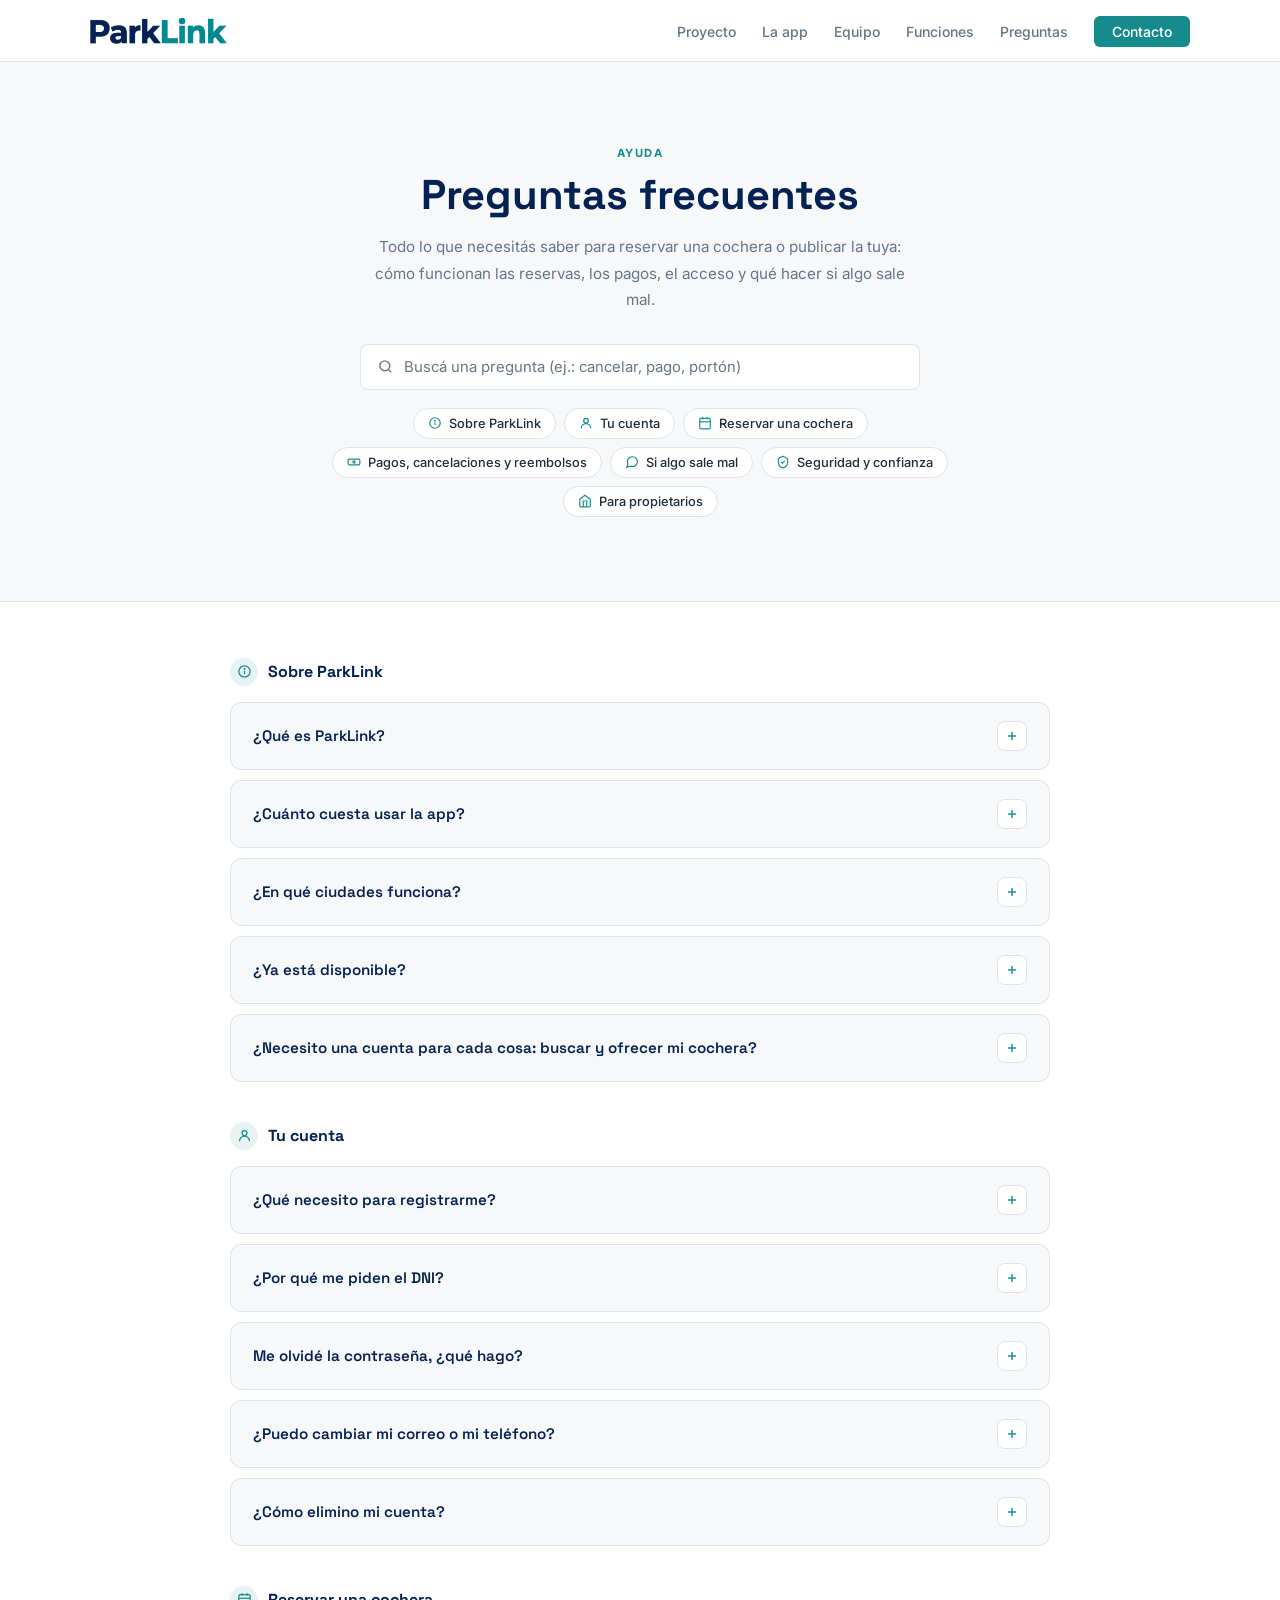
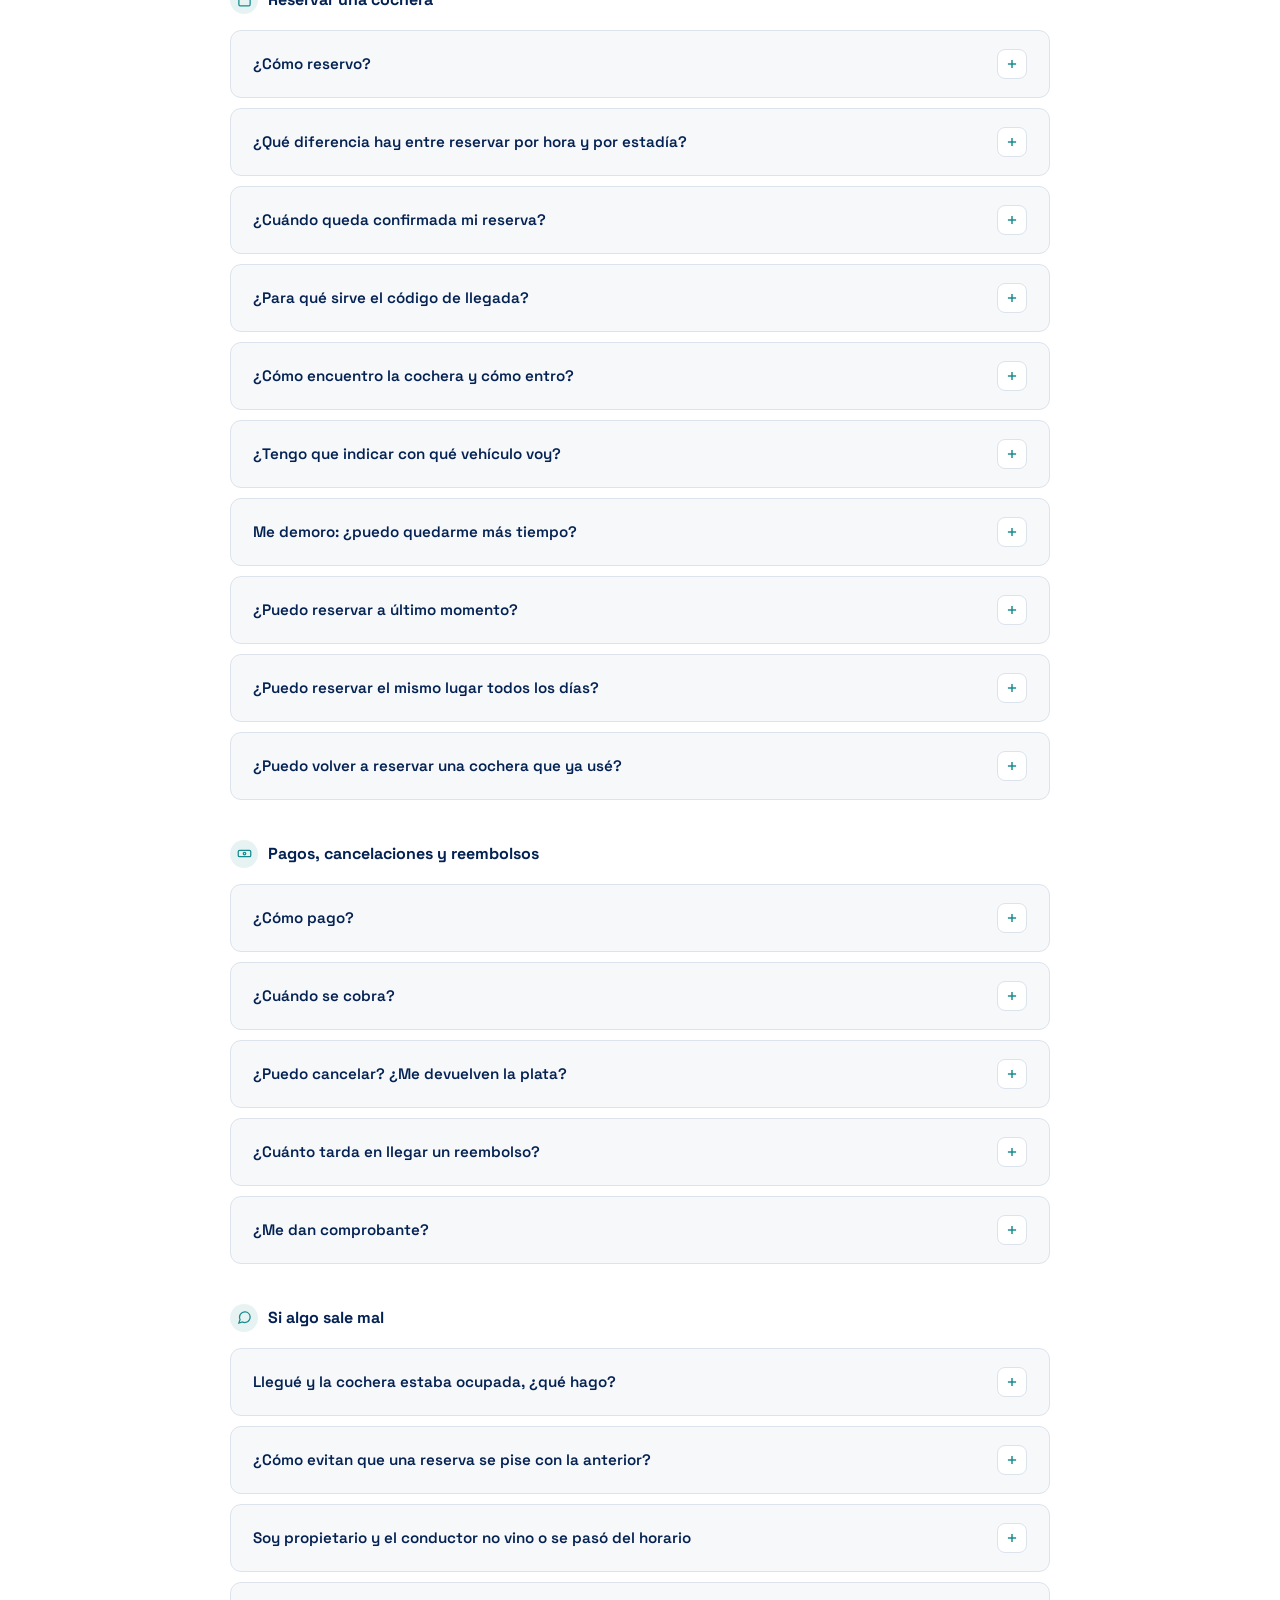
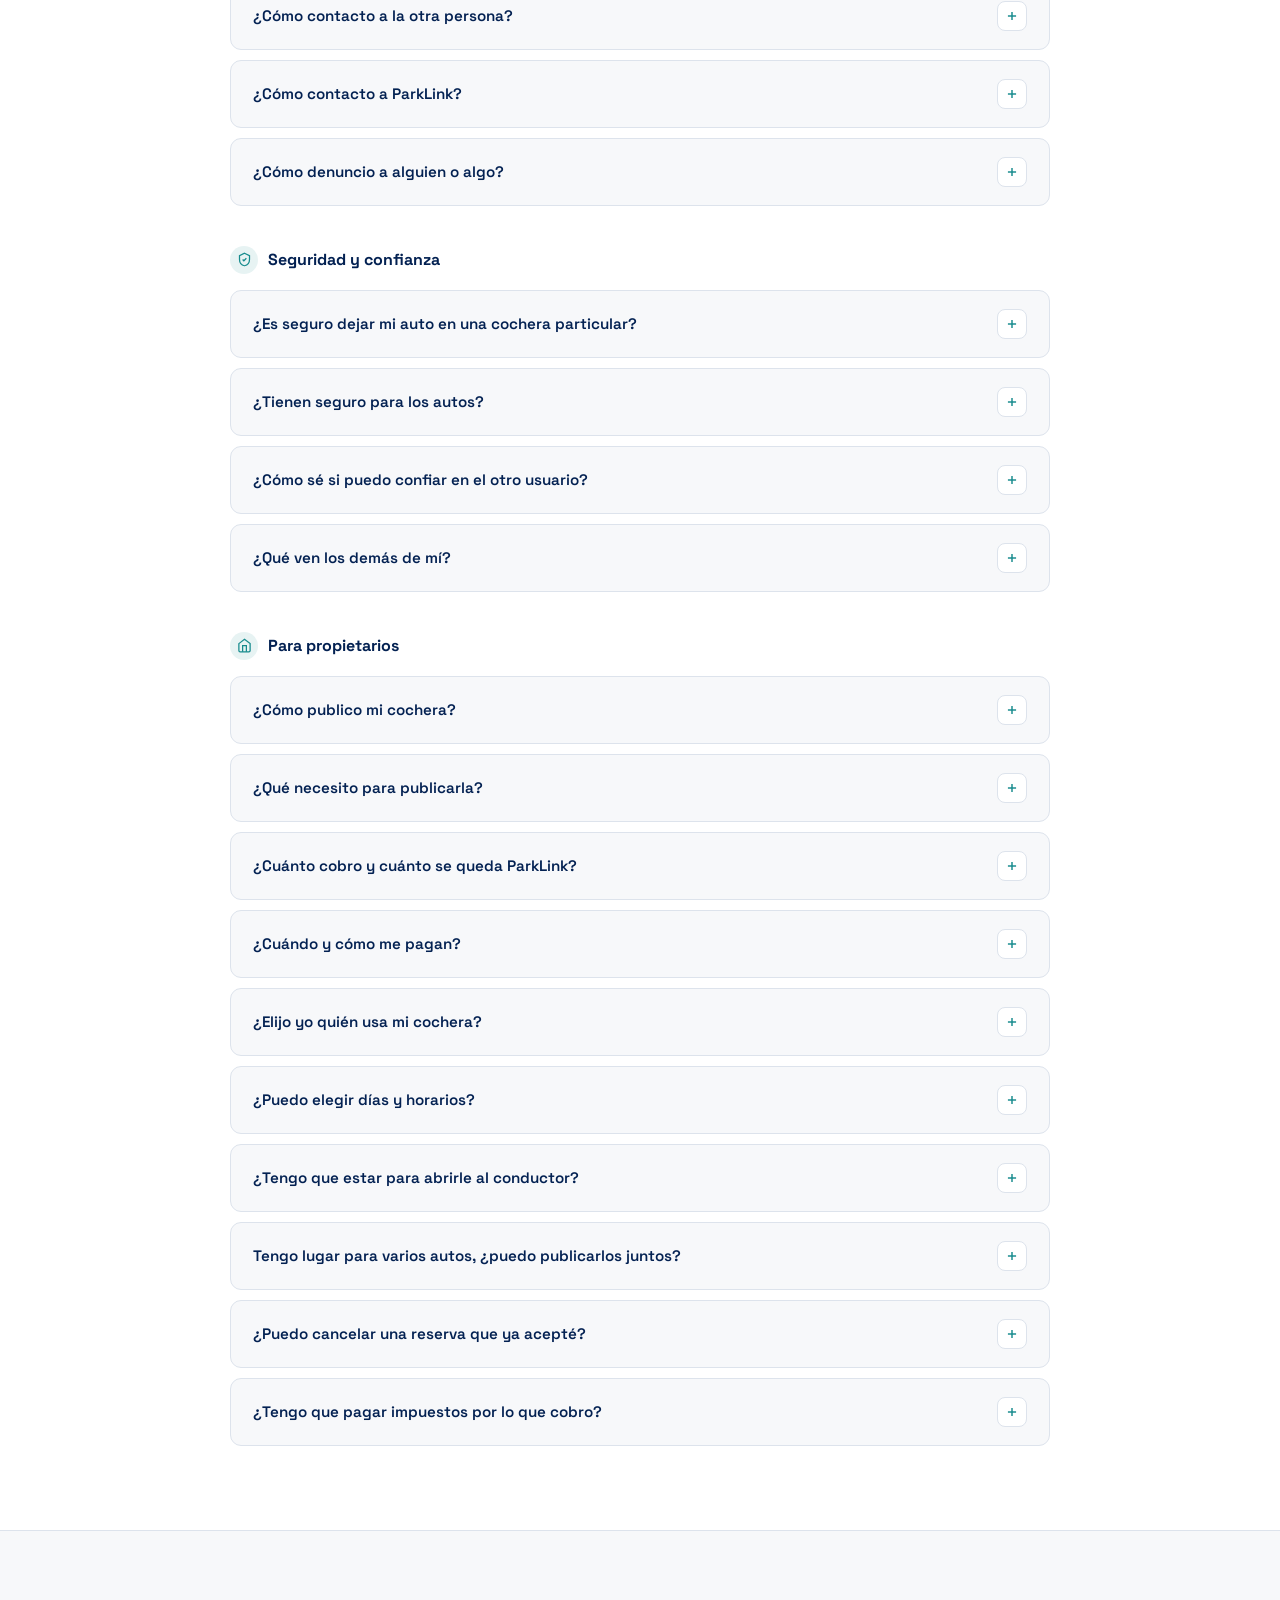
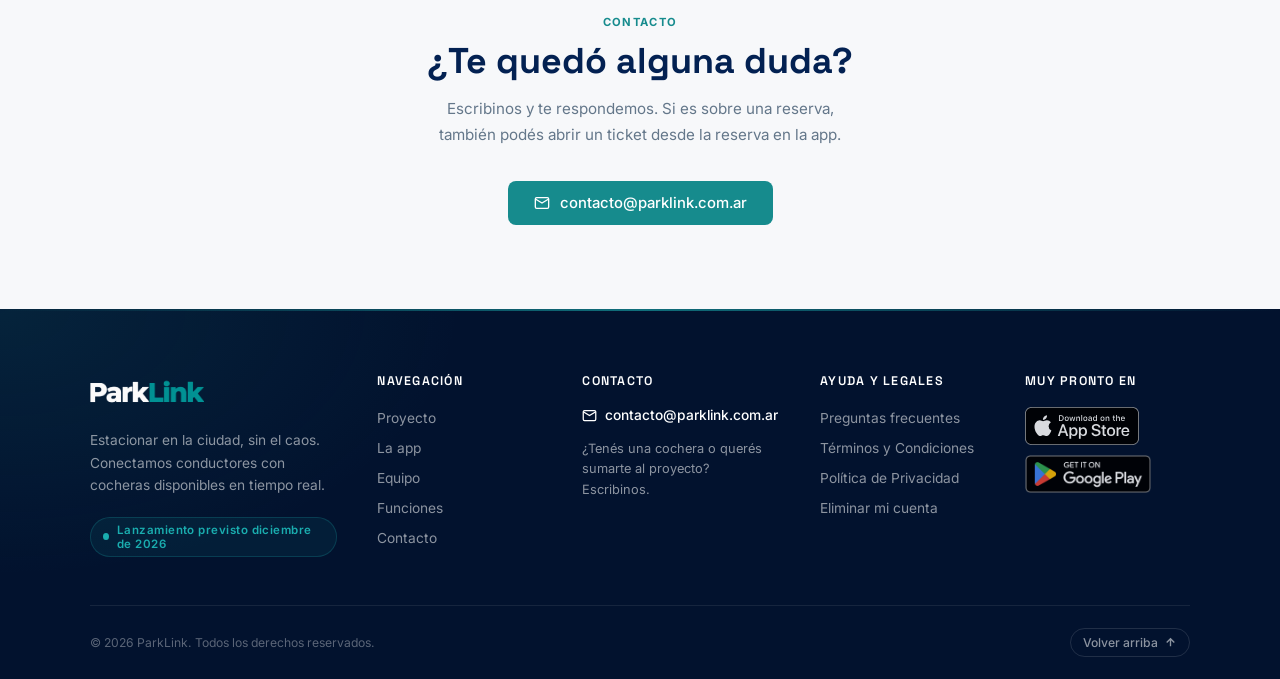
==== commit 49ab40d8: "Restyle the FAQ page with the home page's design" ====
--- a/preguntas-frecuentes/index.html
+++ b/preguntas-frecuentes/index.html
@@ -29,233 +29,279 @@
     </ul>
 </nav>
 
-<main class="faq-main">
-    <h1>Preguntas frecuentes</h1>
-    <p class="faq-lead">Todo lo que necesitás saber para reservar una cochera o publicar la tuya. ¿No encontrás tu respuesta? Escribinos a <a href="mailto:contacto@parklink.com.ar">contacto@parklink.com.ar</a>.</p>
-
-    <div class="faq-search">
-        <svg width="18" height="18" viewBox="0 0 24 24" fill="none" stroke="currentColor" stroke-width="2"><circle cx="11" cy="11" r="7"/><path d="M20 20l-3.5-3.5"/></svg>
-        <input type="search" id="faq-filter" placeholder="Buscá una pregunta (ej.: cancelar, pago, portón)" autocomplete="off">
+<section class="faq-hero">
+    <div class="faq-hero-in">
+        <p class="tag">Ayuda</p>
+        <h1 class="sh">Preguntas frecuentes</h1>
+        <p class="sp">Todo lo que necesitás saber para reservar una cochera o publicar la tuya: cómo funcionan las reservas, los pagos, el acceso y qué hacer si algo sale mal.</p>
+        <div class="faq-search">
+            <svg width="17" height="17" viewBox="0 0 24 24" fill="none" stroke="currentColor" stroke-width="2"><circle cx="11" cy="11" r="7"/><path d="M20 20l-3.5-3.5"/></svg>
+            <input type="search" id="faq-filter" placeholder="Buscá una pregunta (ej.: cancelar, pago, portón)" autocomplete="off" aria-label="Buscar una pregunta">
+        </div>
+        <div class="faq-chips" role="navigation" aria-label="Temas">
+            <a href="#faq-sobre" class="faq-chip"><svg width="14" height="14" viewBox="0 0 24 24" fill="none" stroke="currentColor" stroke-width="2" aria-hidden="true"><circle cx="12" cy="12" r="9"/><line x1="12" y1="11" x2="12" y2="16"/><circle cx="12" cy="8" r="0.6" fill="currentColor"/></svg>Sobre ParkLink</a>
+            <a href="#faq-cuenta" class="faq-chip"><svg width="14" height="14" viewBox="0 0 24 24" fill="none" stroke="currentColor" stroke-width="2" aria-hidden="true"><circle cx="12" cy="8" r="4"/><path d="M4 21a8 8 0 0 1 16 0"/></svg>Tu cuenta</a>
+            <a href="#faq-reservar" class="faq-chip"><svg width="14" height="14" viewBox="0 0 24 24" fill="none" stroke="currentColor" stroke-width="2" aria-hidden="true"><rect x="3" y="4" width="18" height="18" rx="2"/><line x1="16" y1="2" x2="16" y2="6"/><line x1="8" y1="2" x2="8" y2="6"/><line x1="3" y1="10" x2="21" y2="10"/></svg>Reservar una cochera</a>
+            <a href="#faq-pagos" class="faq-chip"><svg width="14" height="14" viewBox="0 0 24 24" fill="none" stroke="currentColor" stroke-width="2" aria-hidden="true"><path d="M20 7H4a2 2 0 0 0-2 2v6a2 2 0 0 0 2 2h16a2 2 0 0 0 2-2V9a2 2 0 0 0-2-2z"/><circle cx="12" cy="12" r="2"/></svg>Pagos, cancelaciones y reembolsos</a>
+            <a href="#faq-problemas" class="faq-chip"><svg width="14" height="14" viewBox="0 0 24 24" fill="none" stroke="currentColor" stroke-width="2" aria-hidden="true"><path d="M21 11.5a8.38 8.38 0 0 1-.9 3.8 8.5 8.5 0 0 1-7.6 4.7 8.38 8.38 0 0 1-3.8-.9L3 21l1.9-5.7a8.38 8.38 0 0 1-.9-3.8 8.5 8.5 0 0 1 4.7-7.6 8.38 8.38 0 0 1 3.8-.9h.5a8.48 8.48 0 0 1 8 8v.5z"/></svg>Si algo sale mal</a>
+            <a href="#faq-seguridad" class="faq-chip"><svg width="14" height="14" viewBox="0 0 24 24" fill="none" stroke="currentColor" stroke-width="2" aria-hidden="true"><path d="M12 2l8 4v6c0 5-3.5 9-8 10-4.5-1-8-5-8-10V6l8-4z"/><polyline points="9 12 11 14 15 10"/></svg>Seguridad y confianza</a>
+            <a href="#faq-propietarios" class="faq-chip"><svg width="14" height="14" viewBox="0 0 24 24" fill="none" stroke="currentColor" stroke-width="2" aria-hidden="true"><path d="M3 9l9-7 9 7v11a2 2 0 0 1-2 2H5a2 2 0 0 1-2-2z"/><polyline points="9,22 9,12 15,12 15,22"/></svg>Para propietarios</a>
+        </div>
     </div>
-    <div class="faq-chips" role="navigation" aria-label="Temas">
-            <a href="#faq-sobre" class="faq-chip">Sobre ParkLink</a>
-            <a href="#faq-cuenta" class="faq-chip">Tu cuenta</a>
-            <a href="#faq-reservar" class="faq-chip">Reservar una cochera</a>
-            <a href="#faq-pagos" class="faq-chip">Pagos, cancelaciones y reembolsos</a>
-            <a href="#faq-problemas" class="faq-chip">Si algo sale mal</a>
-            <a href="#faq-seguridad" class="faq-chip">Seguridad y confianza</a>
-            <a href="#faq-propietarios" class="faq-chip">Para propietarios</a>
-    </div>
-    <p class="faq-empty" id="faq-empty" hidden>No encontramos preguntas con esas palabras. Escribinos a <a href="mailto:contacto@parklink.com.ar">contacto@parklink.com.ar</a> y te ayudamos.</p>
-
-        <section class="faq-section" id="faq-sobre">
-            <h2><span class="faq-icon" aria-hidden="true">🅿️</span>Sobre ParkLink</h2>
-            <details class="faq-item">
-                <summary>¿Qué es ParkLink?</summary>
-                <div class="faq-answer"><p>Una app que conecta a quienes necesitan dónde estacionar con personas que tienen una cochera o un lugar libre. El conductor reserva y paga desde la app antes de salir; el propietario gana dinero con un espacio que no estaba usando.</p></div>
-            </details>
-            <details class="faq-item">
-                <summary>¿Cuánto cuesta usar la app?</summary>
-                <div class="faq-answer"><p>Descargarla y crear tu cuenta es gratis. Solo pagás cuando reservás: el precio que ves antes de pagar es el final e incluye la comisión de ParkLink. A los propietarios no se les descuenta nada de lo que cobran: reciben el precio que fijaron.</p></div>
-            </details>
-            <details class="faq-item">
-                <summary>¿En qué ciudades funciona?</summary>
-                <div class="faq-answer"><p>En cualquier lugar de la Argentina. Buscás por dirección o por tu ubicación y ves las cocheras publicadas en esa zona. La cantidad de cocheras depende de cuántos propietarios se sumen en cada lugar.</p></div>
-            </details>
-            <details class="faq-item">
-                <summary>¿Ya está disponible?</summary>
-                <div class="faq-answer"><p>La app está en fase de pruebas y el lanzamiento está previsto para diciembre de 2026. Si querés enterarte antes, escribinos a <a href="mailto:contacto@parklink.com.ar">contacto@parklink.com.ar</a>.</p></div>
-            </details>
-            <details class="faq-item">
-                <summary>¿Necesito una cuenta para cada cosa: buscar y ofrecer mi cochera?</summary>
-                <div class="faq-answer"><p>No. Con una sola cuenta podés usar la app como conductor y como propietario, y cambiar de modo cuando quieras desde Perfil → Modo.</p></div>
-            </details>
-        </section>
-
-        <section class="faq-section" id="faq-cuenta">
-            <h2><span class="faq-icon" aria-hidden="true">👤</span>Tu cuenta</h2>
-            <details class="faq-item">
-                <summary>¿Qué necesito para registrarme?</summary>
-                <div class="faq-answer"><p>Ser mayor de 18 años, un correo y un teléfono (los verificamos con un código), tu DNI y tu fecha de nacimiento. Al registrarte aceptás los <a href="/terminos/">Términos y Condiciones</a> y la <a href="/privacidad/">Política de Privacidad</a>.</p></div>
-            </details>
-            <details class="faq-item">
-                <summary>¿Por qué me piden el DNI?</summary>
-                <div class="faq-answer"><p>Para que cada cuenta corresponda a una persona real y una misma persona no tenga varias cuentas. Ayuda a la confianza entre conductores y propietarios. Tu DNI no se muestra a otros usuarios.</p></div>
-            </details>
-            <details class="faq-item">
-                <summary>Me olvidé la contraseña, ¿qué hago?</summary>
-                <div class="faq-answer"><p>En la pantalla de inicio de sesión tocá «Olvidé mi contraseña» y seguí los pasos: te mandamos un código al correo.</p></div>
-            </details>
-            <details class="faq-item">
-                <summary>¿Puedo cambiar mi correo o mi teléfono?</summary>
-                <div class="faq-answer"><p>Sí, desde Perfil → Editar perfil. El dato nuevo se confirma con un código que te enviamos ahí.</p></div>
-            </details>
-            <details class="faq-item">
-                <summary>¿Cómo elimino mi cuenta?</summary>
-                <div class="faq-answer"><p>Desde Perfil → Editar perfil → Eliminar cuenta. Tenés 7 días para arrepentirte iniciando sesión; después tus datos personales se borran o se anonimizan. Si tenías reservas futuras, se cancelan con reembolso. Más detalles en la <a href="/privacidad/#eliminacion">Política de Privacidad</a>.</p></div>
-            </details>
-        </section>
-
-        <section class="faq-section" id="faq-reservar">
-            <h2><span class="faq-icon" aria-hidden="true">🚗</span>Reservar una cochera</h2>
-            <details class="faq-item">
-                <summary>¿Cómo reservo?</summary>
-                <div class="faq-answer"><p>Buscá por dirección o en el mapa, elegí una cochera, el día y el horario (o las fechas, si es una estadía), y pagá con Mercado Pago. La app te propone sola el primer horario libre.</p></div>
-            </details>
-            <details class="faq-item">
-                <summary>¿Qué diferencia hay entre reservar por hora y por estadía?</summary>
-                <div class="faq-answer"><p><strong>Por hora</strong> es para unas horas: elegís inicio y fin, incluso cruzando la medianoche o abarcando varios días. <strong>Por estadía</strong> es para dejar el auto días, semanas o meses: se cobra por día, semana o mes y entrás y salís a la misma hora. Cada cochera muestra cuál de las dos ofrece.</p></div>
-            </details>
-            <details class="faq-item">
-                <summary>¿Cuándo queda confirmada mi reserva?</summary>
-                <div class="faq-answer"><p>Después de pagar, el propietario tiene que aceptarla. Te avisamos apenas lo hace. Si la rechaza o no responde dentro de las 24 horas, la reserva se cancela y te devolvemos el total.</p></div>
-            </details>
-            <details class="faq-item">
-                <summary>¿Para qué sirve el código de llegada?</summary>
-                <div class="faq-answer"><p>Cuando la reserva queda confirmada, la app te muestra un código de 4 números. Al llegar se lo decís al propietario y él lo carga en su app: así queda registrado que llegaste. Se puede cargar desde 30 minutos antes del inicio.</p></div>
-            </details>
-            <details class="faq-item">
-                <summary>¿Cómo encuentro la cochera y cómo entro?</summary>
-                <div class="faq-answer"><p>Desde tu reserva tenés «Cómo llegar», que abre el mapa con la dirección. Una vez aceptada la reserva, también ves «Cómo entrar»: las instrucciones que dejó el propietario (portón, piso, número de lugar, a quién avisar).</p></div>
-            </details>
-            <details class="faq-item">
-                <summary>¿Tengo que indicar con qué vehículo voy?</summary>
-                <div class="faq-answer"><p>Depende de la cochera. Algunas lo piden, y algunas cobran distinto según el tipo de vehículo (auto, SUV, camioneta, moto o bici). Cargás tus vehículos una vez en tu perfil y los elegís al reservar; el propietario ve la patente para reconocerte.</p></div>
-            </details>
-            <details class="faq-item">
-                <summary>Me demoro: ¿puedo quedarme más tiempo?</summary>
-                <div class="faq-answer"><p>Sí, si la cochera sigue libre. Desde tu reserva tocá «Extender reserva», elegí hasta qué hora y pagás solo las horas que agregás. Si alguien más reservó a continuación, la app te muestra hasta cuándo se puede extender.</p></div>
-            </details>
-            <details class="faq-item">
-                <summary>¿Puedo reservar a último momento?</summary>
-                <div class="faq-answer"><p>Sí, siempre que la cochera tenga lugar libre en ese horario. Igual tiene que aceptarla el propietario.</p></div>
-            </details>
-            <details class="faq-item">
-                <summary>¿Puedo reservar el mismo lugar todos los días?</summary>
-                <div class="faq-answer"><p>Para varios días seguidos usá una estadía (por días, semanas o meses). Las reservas que se repiten solo algunos días u horarios (por ejemplo, de lunes a viernes de 9 a 18) todavía no están disponibles: por ahora se reservan una por una.</p></div>
-            </details>
-            <details class="faq-item">
-                <summary>¿Puedo volver a reservar una cochera que ya usé?</summary>
-                <div class="faq-answer"><p>Sí. En una reserva terminada tocá «Volver a reservar»: se abre la cochera con la misma duración y el mismo vehículo.</p></div>
-            </details>
-        </section>
-
-        <section class="faq-section" id="faq-pagos">
-            <h2><span class="faq-icon" aria-hidden="true">💳</span>Pagos, cancelaciones y reembolsos</h2>
-            <details class="faq-item">
-                <summary>¿Cómo pago?</summary>
-                <div class="faq-answer"><p>Con Mercado Pago, con los medios que ofrece (tarjeta de crédito o débito, dinero en cuenta, etc.). ParkLink no guarda los datos de tu tarjeta.</p></div>
-            </details>
-            <details class="faq-item">
-                <summary>¿Cuándo se cobra?</summary>
-                <div class="faq-answer"><p>Al reservar. Si el propietario rechaza la reserva o no responde a tiempo, te devolvemos el total.</p></div>
-            </details>
-            <details class="faq-item">
-                <summary>¿Puedo cancelar? ¿Me devuelven la plata?</summary>
-                <div class="faq-answer"><ul><li><strong>Hasta 1 hora antes del inicio:</strong> te devolvemos el total.</li><li><strong>En la última hora antes del inicio:</strong> te devolvemos la mitad.</li><li><strong>Una vez que empezó</strong> no se puede cancelar.</li><li>Si el propietario todavía no la aceptó, podés cancelarla antes del inicio y te devolvemos el total.</li><li>Si el propietario cancela o rechaza, te devolvemos el total.</li></ul></div>
-            </details>
-            <details class="faq-item">
-                <summary>¿Cuánto tarda en llegar un reembolso?</summary>
-                <div class="faq-answer"><p>Lo hacemos al mismo medio de pago a través de Mercado Pago. El tiempo de acreditación depende de Mercado Pago y de tu medio (con tarjeta puede verse en el resumen siguiente). Desde la reserva ves en qué estado está.</p></div>
-            </details>
-            <details class="faq-item">
-                <summary>¿Me dan comprobante?</summary>
-                <div class="faq-answer"><p>Sí. Desde la reserva, en la sección Pago, tocá «Descargar comprobante» y te genera un PDF. Es un resumen de tu reserva y tu pago, no una factura.</p></div>
-            </details>
-        </section>
-
-        <section class="faq-section" id="faq-problemas">
-            <h2><span class="faq-icon" aria-hidden="true">🛟</span>Si algo sale mal</h2>
-            <details class="faq-item">
-                <summary>Llegué y la cochera estaba ocupada, ¿qué hago?</summary>
-                <div class="faq-answer"><p>Desde tu reserva tocá «Reportar un problema» → «La cochera estaba ocupada». Lo revisa el equipo de ParkLink y, si corresponde, te devolvemos el dinero. También podés escribirle al propietario por el chat de la reserva.</p></div>
-            </details>
-            <details class="faq-item">
-                <summary>¿Cómo evitan que una reserva se pise con la anterior?</summary>
-                <div class="faq-answer"><p>Entre una reserva y la siguiente de una misma cochera siempre quedan al menos 15 minutos libres, para que un atraso corto no afecte al próximo. Además, el propietario acepta cada reserva y elige qué días y horarios ofrece.</p></div>
-            </details>
-            <details class="faq-item">
-                <summary>Soy propietario y el conductor no vino o se pasó del horario</summary>
-                <div class="faq-answer"><p>Desde la reserva tocá «Reportar un problema» y elegí lo que pasó. Si el conductor no llegó, sin el código de llegada ParkLink revisa la reserva antes de pagártela. Por ahora el tiempo extra no se cobra automáticamente: lo resolvemos caso por caso.</p></div>
-            </details>
-            <details class="faq-item">
-                <summary>¿Cómo contacto a la otra persona?</summary>
-                <div class="faq-answer"><p>Por el chat de la reserva, que se habilita una vez pagada. No hace falta compartir teléfonos.</p></div>
-            </details>
-            <details class="faq-item">
-                <summary>¿Cómo contacto a ParkLink?</summary>
-                <div class="faq-answer"><p>Desde la reserva, en «Ayuda», abrís un ticket y te respondemos ahí. Para cualquier otra consulta, escribinos a <a href="mailto:contacto@parklink.com.ar">contacto@parklink.com.ar</a>.</p></div>
-            </details>
-            <details class="faq-item">
-                <summary>¿Cómo denuncio a alguien o algo?</summary>
-                <div class="faq-answer"><p>Con «Denunciar» en la cochera, en el perfil de la persona o en una reseña, o con «Reportar un problema» en una reserva. La otra persona no sabe quién la denunció. ParkLink revisa cada caso y puede suspender cocheras o cuentas.</p></div>
-            </details>
-        </section>
-
-        <section class="faq-section" id="faq-seguridad">
-            <h2><span class="faq-icon" aria-hidden="true">🔒</span>Seguridad y confianza</h2>
-            <details class="faq-item">
-                <summary>¿Es seguro dejar mi auto en una cochera particular?</summary>
-                <div class="faq-answer"><p>Cada cochera se revisa antes de aparecer en la app; podemos pedir documentación y rechazarla. Conductores y propietarios se califican después de cada reserva, y las denuncias pueden terminar en la suspensión de la cochera o de la cuenta. Igual, ParkLink no es un estacionamiento ni el depositario del vehículo: el uso de la cochera es un acuerdo entre las partes (ver los <a href="/terminos/#responsabilidad">Términos</a>).</p></div>
-            </details>
-            <details class="faq-item">
-                <summary>¿Tienen seguro para los autos?</summary>
-                <div class="faq-answer"><p>Hoy ParkLink no ofrece un seguro propio. Te recomendamos revisar qué cubre tu póliza mientras el auto está estacionado. Ante un problema, reportalo desde la reserva y lo vemos con las dos partes.</p></div>
-            </details>
-            <details class="faq-item">
-                <summary>¿Cómo sé si puedo confiar en el otro usuario?</summary>
-                <div class="faq-answer"><p>Cada perfil muestra sus calificaciones y reseñas como conductor y como propietario. Todas las cuentas verifican su correo y su teléfono, y cargan su DNI.</p></div>
-            </details>
-            <details class="faq-item">
-                <summary>¿Qué ven los demás de mí?</summary>
-                <div class="faq-answer"><p>Tu nombre, tu foto y tus reseñas. En una reserva, el propietario ve además tu vehículo y su patente. Tu DNI, correo y teléfono no se muestran. Detalles en la <a href="/privacidad/">Política de Privacidad</a>.</p></div>
-            </details>
-        </section>
-
-        <section class="faq-section" id="faq-propietarios">
-            <h2><span class="faq-icon" aria-hidden="true">🏠</span>Para propietarios</h2>
-            <details class="faq-item">
-                <summary>¿Cómo publico mi cochera?</summary>
-                <div class="faq-answer"><p>Pasá a modo propietario (Perfil → Modo), tocá «Publicar cochera» y cargá la dirección, fotos, qué vehículos entran, horarios y precios. La revisamos antes de que aparezca en las búsquedas y te avisamos cuando está publicada.</p></div>
-            </details>
-            <details class="faq-item">
-                <summary>¿Qué necesito para publicarla?</summary>
-                <div class="faq-answer"><p>Tener derecho a ofrecerla (ser dueño, inquilino autorizado o tener permiso) y que alquilarla no vaya contra ninguna norma, contrato ni el reglamento de tu edificio. En muchos consorcios no está permitido el uso de cocheras por personas ajenas: consultalo antes de publicar.</p></div>
-            </details>
-            <details class="faq-item">
-                <summary>¿Cuánto cobro y cuánto se queda ParkLink?</summary>
-                <div class="faq-answer"><p>Vos fijás el precio por hora y, si querés, por día, semana y mes (también podés cobrar distinto según el vehículo). Recibís ese precio completo: la comisión de ParkLink se suma aparte, en lo que paga el conductor.</p></div>
-            </details>
-            <details class="faq-item">
-                <summary>¿Cuándo y cómo me pagan?</summary>
-                <div class="faq-answer"><p>Cargás tu CBU o CVU en Perfil → Datos de cobro. Lo de cada reserva terminada queda disponible para liquidarse pasadas 24 horas y ParkLink te lo transfiere a esa cuenta. Ves cada liquidación en Perfil → Mis liquidaciones y te avisamos cada vez que transferimos.</p></div>
-            </details>
-            <details class="faq-item">
-                <summary>¿Elijo yo quién usa mi cochera?</summary>
-                <div class="faq-answer"><p>Sí. Cada reserva te llega como solicitud y tenés 24 horas para aceptarla o rechazarla. Antes de decidir ves el perfil y las calificaciones del conductor, y su vehículo.</p></div>
-            </details>
-            <details class="faq-item">
-                <summary>¿Puedo elegir días y horarios?</summary>
-                <div class="faq-answer"><p>Sí. Configurás el horario de cada día de la semana y podés cerrar días puntuales (vacaciones, días que la usás) desde «Fechas bloqueadas». También podés pausar la cochera cuando quieras.</p></div>
-            </details>
-            <details class="faq-item">
-                <summary>¿Tengo que estar para abrirle al conductor?</summary>
-                <div class="faq-answer"><p>El conductor necesita poder entrar, y al llegar te dice su código de llegada para que lo cargues en la app. En «Cómo entrar» explicás el acceso (portón, encargado, a quién avisar); solo lo ve el conductor de una reserva que aceptaste. Si no vas a estar, coordiná que alguien lo reciba.</p></div>
-            </details>
-            <details class="faq-item">
-                <summary>Tengo lugar para varios autos, ¿puedo publicarlos juntos?</summary>
-                <div class="faq-answer"><p>Sí. Al publicar indicás cuántos lugares tiene: se pueden reservar tantos a la vez como lugares haya.</p></div>
-            </details>
-            <details class="faq-item">
-                <summary>¿Puedo cancelar una reserva que ya acepté?</summary>
-                <div class="faq-answer"><p>Sí, antes de que empiece, explicando el motivo. El conductor recibe el reembolso total. Cancelar reservas aceptadas queda registrado y, si se repite, puede llevar a la suspensión de la cochera.</p></div>
-            </details>
-            <details class="faq-item">
-                <summary>¿Tengo que pagar impuestos por lo que cobro?</summary>
-                <div class="faq-answer"><p>Los ingresos que obtenés por alquilar tu cochera son tuyos, y cumplir con tus obligaciones impositivas te corresponde a vos. Si tenés dudas, consultalo con un contador.</p></div>
-            </details>
-        </section>
-</main>
+</section>
+
+<section class="faq-body">
+    <p class="faq-empty sp" id="faq-empty" hidden>No encontramos preguntas con esas palabras. Escribinos a <a href="mailto:contacto@parklink.com.ar">contacto@parklink.com.ar</a> y te ayudamos.</p>
+        <div class="faq-group reveal" id="faq-sobre">
+            <div class="func-track-label">
+                <span class="func-track-ic"><svg width="15" height="15" viewBox="0 0 24 24" fill="none" stroke="currentColor" stroke-width="2" aria-hidden="true"><circle cx="12" cy="12" r="9"/><line x1="12" y1="11" x2="12" y2="16"/><circle cx="12" cy="8" r="0.6" fill="currentColor"/></svg></span>
+                Sobre ParkLink
+            </div>
+            <div class="faq-list">
+                <details class="faq-item">
+                    <summary><span>¿Qué es ParkLink?</span><span class="faq-toggle" aria-hidden="true"><svg width="14" height="14" viewBox="0 0 24 24" fill="none" stroke="currentColor" stroke-width="2.5"><line x1="12" y1="5" x2="12" y2="19"/><line x1="5" y1="12" x2="19" y2="12"/></svg></span></summary>
+                    <div class="faq-answer"><p>Una app que conecta a quienes necesitan dónde estacionar con personas que tienen una cochera o un lugar libre. El conductor reserva y paga desde la app antes de salir; el propietario gana dinero con un espacio que no estaba usando.</p></div>
+                </details>
+                <details class="faq-item">
+                    <summary><span>¿Cuánto cuesta usar la app?</span><span class="faq-toggle" aria-hidden="true"><svg width="14" height="14" viewBox="0 0 24 24" fill="none" stroke="currentColor" stroke-width="2.5"><line x1="12" y1="5" x2="12" y2="19"/><line x1="5" y1="12" x2="19" y2="12"/></svg></span></summary>
+                    <div class="faq-answer"><p>Descargarla y crear tu cuenta es gratis. Solo pagás cuando reservás: el precio que ves antes de pagar es el final e incluye la comisión de ParkLink. A los propietarios no se les descuenta nada de lo que cobran: reciben el precio que fijaron.</p></div>
+                </details>
+                <details class="faq-item">
+                    <summary><span>¿En qué ciudades funciona?</span><span class="faq-toggle" aria-hidden="true"><svg width="14" height="14" viewBox="0 0 24 24" fill="none" stroke="currentColor" stroke-width="2.5"><line x1="12" y1="5" x2="12" y2="19"/><line x1="5" y1="12" x2="19" y2="12"/></svg></span></summary>
+                    <div class="faq-answer"><p>En cualquier lugar de la Argentina. Buscás por dirección o por tu ubicación y ves las cocheras publicadas en esa zona. La cantidad de cocheras depende de cuántos propietarios se sumen en cada lugar.</p></div>
+                </details>
+                <details class="faq-item">
+                    <summary><span>¿Ya está disponible?</span><span class="faq-toggle" aria-hidden="true"><svg width="14" height="14" viewBox="0 0 24 24" fill="none" stroke="currentColor" stroke-width="2.5"><line x1="12" y1="5" x2="12" y2="19"/><line x1="5" y1="12" x2="19" y2="12"/></svg></span></summary>
+                    <div class="faq-answer"><p>La app está en fase de pruebas y el lanzamiento está previsto para diciembre de 2026. Si querés enterarte antes, escribinos a <a href="mailto:contacto@parklink.com.ar">contacto@parklink.com.ar</a>.</p></div>
+                </details>
+                <details class="faq-item">
+                    <summary><span>¿Necesito una cuenta para cada cosa: buscar y ofrecer mi cochera?</span><span class="faq-toggle" aria-hidden="true"><svg width="14" height="14" viewBox="0 0 24 24" fill="none" stroke="currentColor" stroke-width="2.5"><line x1="12" y1="5" x2="12" y2="19"/><line x1="5" y1="12" x2="19" y2="12"/></svg></span></summary>
+                    <div class="faq-answer"><p>No. Con una sola cuenta podés usar la app como conductor y como propietario, y cambiar de modo cuando quieras desde Perfil → Modo.</p></div>
+                </details>
+            </div>
+        </div>
+
+        <div class="faq-group reveal" id="faq-cuenta">
+            <div class="func-track-label">
+                <span class="func-track-ic"><svg width="15" height="15" viewBox="0 0 24 24" fill="none" stroke="currentColor" stroke-width="2" aria-hidden="true"><circle cx="12" cy="8" r="4"/><path d="M4 21a8 8 0 0 1 16 0"/></svg></span>
+                Tu cuenta
+            </div>
+            <div class="faq-list">
+                <details class="faq-item">
+                    <summary><span>¿Qué necesito para registrarme?</span><span class="faq-toggle" aria-hidden="true"><svg width="14" height="14" viewBox="0 0 24 24" fill="none" stroke="currentColor" stroke-width="2.5"><line x1="12" y1="5" x2="12" y2="19"/><line x1="5" y1="12" x2="19" y2="12"/></svg></span></summary>
+                    <div class="faq-answer"><p>Ser mayor de 18 años, un correo y un teléfono (los verificamos con un código), tu DNI y tu fecha de nacimiento. Al registrarte aceptás los <a href="/terminos/">Términos y Condiciones</a> y la <a href="/privacidad/">Política de Privacidad</a>.</p></div>
+                </details>
+                <details class="faq-item">
+                    <summary><span>¿Por qué me piden el DNI?</span><span class="faq-toggle" aria-hidden="true"><svg width="14" height="14" viewBox="0 0 24 24" fill="none" stroke="currentColor" stroke-width="2.5"><line x1="12" y1="5" x2="12" y2="19"/><line x1="5" y1="12" x2="19" y2="12"/></svg></span></summary>
+                    <div class="faq-answer"><p>Para que cada cuenta corresponda a una persona real y una misma persona no tenga varias cuentas. Ayuda a la confianza entre conductores y propietarios. Tu DNI no se muestra a otros usuarios.</p></div>
+                </details>
+                <details class="faq-item">
+                    <summary><span>Me olvidé la contraseña, ¿qué hago?</span><span class="faq-toggle" aria-hidden="true"><svg width="14" height="14" viewBox="0 0 24 24" fill="none" stroke="currentColor" stroke-width="2.5"><line x1="12" y1="5" x2="12" y2="19"/><line x1="5" y1="12" x2="19" y2="12"/></svg></span></summary>
+                    <div class="faq-answer"><p>En la pantalla de inicio de sesión tocá «Olvidé mi contraseña» y seguí los pasos: te mandamos un código al correo.</p></div>
+                </details>
+                <details class="faq-item">
+                    <summary><span>¿Puedo cambiar mi correo o mi teléfono?</span><span class="faq-toggle" aria-hidden="true"><svg width="14" height="14" viewBox="0 0 24 24" fill="none" stroke="currentColor" stroke-width="2.5"><line x1="12" y1="5" x2="12" y2="19"/><line x1="5" y1="12" x2="19" y2="12"/></svg></span></summary>
+                    <div class="faq-answer"><p>Sí, desde Perfil → Editar perfil. El dato nuevo se confirma con un código que te enviamos ahí.</p></div>
+                </details>
+                <details class="faq-item">
+                    <summary><span>¿Cómo elimino mi cuenta?</span><span class="faq-toggle" aria-hidden="true"><svg width="14" height="14" viewBox="0 0 24 24" fill="none" stroke="currentColor" stroke-width="2.5"><line x1="12" y1="5" x2="12" y2="19"/><line x1="5" y1="12" x2="19" y2="12"/></svg></span></summary>
+                    <div class="faq-answer"><p>Desde Perfil → Editar perfil → Eliminar cuenta. Tenés 7 días para arrepentirte iniciando sesión; después tus datos personales se borran o se anonimizan. Si tenías reservas futuras, se cancelan con reembolso. Más detalles en la <a href="/privacidad/#eliminacion">Política de Privacidad</a>.</p></div>
+                </details>
+            </div>
+        </div>
+
+        <div class="faq-group reveal" id="faq-reservar">
+            <div class="func-track-label">
+                <span class="func-track-ic"><svg width="15" height="15" viewBox="0 0 24 24" fill="none" stroke="currentColor" stroke-width="2" aria-hidden="true"><rect x="3" y="4" width="18" height="18" rx="2"/><line x1="16" y1="2" x2="16" y2="6"/><line x1="8" y1="2" x2="8" y2="6"/><line x1="3" y1="10" x2="21" y2="10"/></svg></span>
+                Reservar una cochera
+            </div>
+            <div class="faq-list">
+                <details class="faq-item">
+                    <summary><span>¿Cómo reservo?</span><span class="faq-toggle" aria-hidden="true"><svg width="14" height="14" viewBox="0 0 24 24" fill="none" stroke="currentColor" stroke-width="2.5"><line x1="12" y1="5" x2="12" y2="19"/><line x1="5" y1="12" x2="19" y2="12"/></svg></span></summary>
+                    <div class="faq-answer"><p>Buscá por dirección o en el mapa, elegí una cochera, el día y el horario (o las fechas, si es una estadía), y pagá con Mercado Pago. La app te propone sola el primer horario libre.</p></div>
+                </details>
+                <details class="faq-item">
+                    <summary><span>¿Qué diferencia hay entre reservar por hora y por estadía?</span><span class="faq-toggle" aria-hidden="true"><svg width="14" height="14" viewBox="0 0 24 24" fill="none" stroke="currentColor" stroke-width="2.5"><line x1="12" y1="5" x2="12" y2="19"/><line x1="5" y1="12" x2="19" y2="12"/></svg></span></summary>
+                    <div class="faq-answer"><p><strong>Por hora</strong> es para unas horas: elegís inicio y fin, incluso cruzando la medianoche o abarcando varios días. <strong>Por estadía</strong> es para dejar el auto días, semanas o meses: se cobra por día, semana o mes y entrás y salís a la misma hora. Cada cochera muestra cuál de las dos ofrece.</p></div>
+                </details>
+                <details class="faq-item">
+                    <summary><span>¿Cuándo queda confirmada mi reserva?</span><span class="faq-toggle" aria-hidden="true"><svg width="14" height="14" viewBox="0 0 24 24" fill="none" stroke="currentColor" stroke-width="2.5"><line x1="12" y1="5" x2="12" y2="19"/><line x1="5" y1="12" x2="19" y2="12"/></svg></span></summary>
+                    <div class="faq-answer"><p>Después de pagar, el propietario tiene que aceptarla. Te avisamos apenas lo hace. Si la rechaza o no responde dentro de las 24 horas, la reserva se cancela y te devolvemos el total.</p></div>
+                </details>
+                <details class="faq-item">
+                    <summary><span>¿Para qué sirve el código de llegada?</span><span class="faq-toggle" aria-hidden="true"><svg width="14" height="14" viewBox="0 0 24 24" fill="none" stroke="currentColor" stroke-width="2.5"><line x1="12" y1="5" x2="12" y2="19"/><line x1="5" y1="12" x2="19" y2="12"/></svg></span></summary>
+                    <div class="faq-answer"><p>Cuando la reserva queda confirmada, la app te muestra un código de 4 números. Al llegar se lo decís al propietario y él lo carga en su app: así queda registrado que llegaste. Se puede cargar desde 30 minutos antes del inicio.</p></div>
+                </details>
+                <details class="faq-item">
+                    <summary><span>¿Cómo encuentro la cochera y cómo entro?</span><span class="faq-toggle" aria-hidden="true"><svg width="14" height="14" viewBox="0 0 24 24" fill="none" stroke="currentColor" stroke-width="2.5"><line x1="12" y1="5" x2="12" y2="19"/><line x1="5" y1="12" x2="19" y2="12"/></svg></span></summary>
+                    <div class="faq-answer"><p>Desde tu reserva tenés «Cómo llegar», que abre el mapa con la dirección. Una vez aceptada la reserva, también ves «Cómo entrar»: las instrucciones que dejó el propietario (portón, piso, número de lugar, a quién avisar).</p></div>
+                </details>
+                <details class="faq-item">
+                    <summary><span>¿Tengo que indicar con qué vehículo voy?</span><span class="faq-toggle" aria-hidden="true"><svg width="14" height="14" viewBox="0 0 24 24" fill="none" stroke="currentColor" stroke-width="2.5"><line x1="12" y1="5" x2="12" y2="19"/><line x1="5" y1="12" x2="19" y2="12"/></svg></span></summary>
+                    <div class="faq-answer"><p>Depende de la cochera. Algunas lo piden, y algunas cobran distinto según el tipo de vehículo (auto, SUV, camioneta, moto o bici). Cargás tus vehículos una vez en tu perfil y los elegís al reservar; el propietario ve la patente para reconocerte.</p></div>
+                </details>
+                <details class="faq-item">
+                    <summary><span>Me demoro: ¿puedo quedarme más tiempo?</span><span class="faq-toggle" aria-hidden="true"><svg width="14" height="14" viewBox="0 0 24 24" fill="none" stroke="currentColor" stroke-width="2.5"><line x1="12" y1="5" x2="12" y2="19"/><line x1="5" y1="12" x2="19" y2="12"/></svg></span></summary>
+                    <div class="faq-answer"><p>Sí, si la cochera sigue libre. Desde tu reserva tocá «Extender reserva», elegí hasta qué hora y pagás solo las horas que agregás. Si alguien más reservó a continuación, la app te muestra hasta cuándo se puede extender.</p></div>
+                </details>
+                <details class="faq-item">
+                    <summary><span>¿Puedo reservar a último momento?</span><span class="faq-toggle" aria-hidden="true"><svg width="14" height="14" viewBox="0 0 24 24" fill="none" stroke="currentColor" stroke-width="2.5"><line x1="12" y1="5" x2="12" y2="19"/><line x1="5" y1="12" x2="19" y2="12"/></svg></span></summary>
+                    <div class="faq-answer"><p>Sí, siempre que la cochera tenga lugar libre en ese horario. Igual tiene que aceptarla el propietario.</p></div>
+                </details>
+                <details class="faq-item">
+                    <summary><span>¿Puedo reservar el mismo lugar todos los días?</span><span class="faq-toggle" aria-hidden="true"><svg width="14" height="14" viewBox="0 0 24 24" fill="none" stroke="currentColor" stroke-width="2.5"><line x1="12" y1="5" x2="12" y2="19"/><line x1="5" y1="12" x2="19" y2="12"/></svg></span></summary>
+                    <div class="faq-answer"><p>Para varios días seguidos usá una estadía (por días, semanas o meses). Las reservas que se repiten solo algunos días u horarios (por ejemplo, de lunes a viernes de 9 a 18) todavía no están disponibles: por ahora se reservan una por una.</p></div>
+                </details>
+                <details class="faq-item">
+                    <summary><span>¿Puedo volver a reservar una cochera que ya usé?</span><span class="faq-toggle" aria-hidden="true"><svg width="14" height="14" viewBox="0 0 24 24" fill="none" stroke="currentColor" stroke-width="2.5"><line x1="12" y1="5" x2="12" y2="19"/><line x1="5" y1="12" x2="19" y2="12"/></svg></span></summary>
+                    <div class="faq-answer"><p>Sí. En una reserva terminada tocá «Volver a reservar»: se abre la cochera con la misma duración y el mismo vehículo.</p></div>
+                </details>
+            </div>
+        </div>
+
+        <div class="faq-group reveal" id="faq-pagos">
+            <div class="func-track-label">
+                <span class="func-track-ic"><svg width="15" height="15" viewBox="0 0 24 24" fill="none" stroke="currentColor" stroke-width="2" aria-hidden="true"><path d="M20 7H4a2 2 0 0 0-2 2v6a2 2 0 0 0 2 2h16a2 2 0 0 0 2-2V9a2 2 0 0 0-2-2z"/><circle cx="12" cy="12" r="2"/></svg></span>
+                Pagos, cancelaciones y reembolsos
+            </div>
+            <div class="faq-list">
+                <details class="faq-item">
+                    <summary><span>¿Cómo pago?</span><span class="faq-toggle" aria-hidden="true"><svg width="14" height="14" viewBox="0 0 24 24" fill="none" stroke="currentColor" stroke-width="2.5"><line x1="12" y1="5" x2="12" y2="19"/><line x1="5" y1="12" x2="19" y2="12"/></svg></span></summary>
+                    <div class="faq-answer"><p>Con Mercado Pago, con los medios que ofrece (tarjeta de crédito o débito, dinero en cuenta, etc.). ParkLink no guarda los datos de tu tarjeta.</p></div>
+                </details>
+                <details class="faq-item">
+                    <summary><span>¿Cuándo se cobra?</span><span class="faq-toggle" aria-hidden="true"><svg width="14" height="14" viewBox="0 0 24 24" fill="none" stroke="currentColor" stroke-width="2.5"><line x1="12" y1="5" x2="12" y2="19"/><line x1="5" y1="12" x2="19" y2="12"/></svg></span></summary>
+                    <div class="faq-answer"><p>Al reservar. Si el propietario rechaza la reserva o no responde a tiempo, te devolvemos el total.</p></div>
+                </details>
+                <details class="faq-item">
+                    <summary><span>¿Puedo cancelar? ¿Me devuelven la plata?</span><span class="faq-toggle" aria-hidden="true"><svg width="14" height="14" viewBox="0 0 24 24" fill="none" stroke="currentColor" stroke-width="2.5"><line x1="12" y1="5" x2="12" y2="19"/><line x1="5" y1="12" x2="19" y2="12"/></svg></span></summary>
+                    <div class="faq-answer"><ul><li><strong>Hasta 1 hora antes del inicio:</strong> te devolvemos el total.</li><li><strong>En la última hora antes del inicio:</strong> te devolvemos la mitad.</li><li><strong>Una vez que empezó</strong> no se puede cancelar.</li><li>Si el propietario todavía no la aceptó, podés cancelarla antes del inicio y te devolvemos el total.</li><li>Si el propietario cancela o rechaza, te devolvemos el total.</li></ul></div>
+                </details>
+                <details class="faq-item">
+                    <summary><span>¿Cuánto tarda en llegar un reembolso?</span><span class="faq-toggle" aria-hidden="true"><svg width="14" height="14" viewBox="0 0 24 24" fill="none" stroke="currentColor" stroke-width="2.5"><line x1="12" y1="5" x2="12" y2="19"/><line x1="5" y1="12" x2="19" y2="12"/></svg></span></summary>
+                    <div class="faq-answer"><p>Lo hacemos al mismo medio de pago a través de Mercado Pago. El tiempo de acreditación depende de Mercado Pago y de tu medio (con tarjeta puede verse en el resumen siguiente). Desde la reserva ves en qué estado está.</p></div>
+                </details>
+                <details class="faq-item">
+                    <summary><span>¿Me dan comprobante?</span><span class="faq-toggle" aria-hidden="true"><svg width="14" height="14" viewBox="0 0 24 24" fill="none" stroke="currentColor" stroke-width="2.5"><line x1="12" y1="5" x2="12" y2="19"/><line x1="5" y1="12" x2="19" y2="12"/></svg></span></summary>
+                    <div class="faq-answer"><p>Sí. Desde la reserva, en la sección Pago, tocá «Descargar comprobante» y te genera un PDF. Es un resumen de tu reserva y tu pago, no una factura.</p></div>
+                </details>
+            </div>
+        </div>
+
+        <div class="faq-group reveal" id="faq-problemas">
+            <div class="func-track-label">
+                <span class="func-track-ic"><svg width="15" height="15" viewBox="0 0 24 24" fill="none" stroke="currentColor" stroke-width="2" aria-hidden="true"><path d="M21 11.5a8.38 8.38 0 0 1-.9 3.8 8.5 8.5 0 0 1-7.6 4.7 8.38 8.38 0 0 1-3.8-.9L3 21l1.9-5.7a8.38 8.38 0 0 1-.9-3.8 8.5 8.5 0 0 1 4.7-7.6 8.38 8.38 0 0 1 3.8-.9h.5a8.48 8.48 0 0 1 8 8v.5z"/></svg></span>
+                Si algo sale mal
+            </div>
+            <div class="faq-list">
+                <details class="faq-item">
+                    <summary><span>Llegué y la cochera estaba ocupada, ¿qué hago?</span><span class="faq-toggle" aria-hidden="true"><svg width="14" height="14" viewBox="0 0 24 24" fill="none" stroke="currentColor" stroke-width="2.5"><line x1="12" y1="5" x2="12" y2="19"/><line x1="5" y1="12" x2="19" y2="12"/></svg></span></summary>
+                    <div class="faq-answer"><p>Desde tu reserva tocá «Reportar un problema» → «La cochera estaba ocupada». Lo revisa el equipo de ParkLink y, si corresponde, te devolvemos el dinero. También podés escribirle al propietario por el chat de la reserva.</p></div>
+                </details>
+                <details class="faq-item">
+                    <summary><span>¿Cómo evitan que una reserva se pise con la anterior?</span><span class="faq-toggle" aria-hidden="true"><svg width="14" height="14" viewBox="0 0 24 24" fill="none" stroke="currentColor" stroke-width="2.5"><line x1="12" y1="5" x2="12" y2="19"/><line x1="5" y1="12" x2="19" y2="12"/></svg></span></summary>
+                    <div class="faq-answer"><p>Entre una reserva y la siguiente de una misma cochera siempre quedan al menos 15 minutos libres, para que un atraso corto no afecte al próximo. Además, el propietario acepta cada reserva y elige qué días y horarios ofrece.</p></div>
+                </details>
+                <details class="faq-item">
+                    <summary><span>Soy propietario y el conductor no vino o se pasó del horario</span><span class="faq-toggle" aria-hidden="true"><svg width="14" height="14" viewBox="0 0 24 24" fill="none" stroke="currentColor" stroke-width="2.5"><line x1="12" y1="5" x2="12" y2="19"/><line x1="5" y1="12" x2="19" y2="12"/></svg></span></summary>
+                    <div class="faq-answer"><p>Desde la reserva tocá «Reportar un problema» y elegí lo que pasó. Si el conductor no llegó, sin el código de llegada ParkLink revisa la reserva antes de pagártela. Por ahora el tiempo extra no se cobra automáticamente: lo resolvemos caso por caso.</p></div>
+                </details>
+                <details class="faq-item">
+                    <summary><span>¿Cómo contacto a la otra persona?</span><span class="faq-toggle" aria-hidden="true"><svg width="14" height="14" viewBox="0 0 24 24" fill="none" stroke="currentColor" stroke-width="2.5"><line x1="12" y1="5" x2="12" y2="19"/><line x1="5" y1="12" x2="19" y2="12"/></svg></span></summary>
+                    <div class="faq-answer"><p>Por el chat de la reserva, que se habilita una vez pagada. No hace falta compartir teléfonos.</p></div>
+                </details>
+                <details class="faq-item">
+                    <summary><span>¿Cómo contacto a ParkLink?</span><span class="faq-toggle" aria-hidden="true"><svg width="14" height="14" viewBox="0 0 24 24" fill="none" stroke="currentColor" stroke-width="2.5"><line x1="12" y1="5" x2="12" y2="19"/><line x1="5" y1="12" x2="19" y2="12"/></svg></span></summary>
+                    <div class="faq-answer"><p>Desde la reserva, en «Ayuda», abrís un ticket y te respondemos ahí. Para cualquier otra consulta, escribinos a <a href="mailto:contacto@parklink.com.ar">contacto@parklink.com.ar</a>.</p></div>
+                </details>
+                <details class="faq-item">
+                    <summary><span>¿Cómo denuncio a alguien o algo?</span><span class="faq-toggle" aria-hidden="true"><svg width="14" height="14" viewBox="0 0 24 24" fill="none" stroke="currentColor" stroke-width="2.5"><line x1="12" y1="5" x2="12" y2="19"/><line x1="5" y1="12" x2="19" y2="12"/></svg></span></summary>
+                    <div class="faq-answer"><p>Con «Denunciar» en la cochera, en el perfil de la persona o en una reseña, o con «Reportar un problema» en una reserva. La otra persona no sabe quién la denunció. ParkLink revisa cada caso y puede suspender cocheras o cuentas.</p></div>
+                </details>
+            </div>
+        </div>
+
+        <div class="faq-group reveal" id="faq-seguridad">
+            <div class="func-track-label">
+                <span class="func-track-ic"><svg width="15" height="15" viewBox="0 0 24 24" fill="none" stroke="currentColor" stroke-width="2" aria-hidden="true"><path d="M12 2l8 4v6c0 5-3.5 9-8 10-4.5-1-8-5-8-10V6l8-4z"/><polyline points="9 12 11 14 15 10"/></svg></span>
+                Seguridad y confianza
+            </div>
+            <div class="faq-list">
+                <details class="faq-item">
+                    <summary><span>¿Es seguro dejar mi auto en una cochera particular?</span><span class="faq-toggle" aria-hidden="true"><svg width="14" height="14" viewBox="0 0 24 24" fill="none" stroke="currentColor" stroke-width="2.5"><line x1="12" y1="5" x2="12" y2="19"/><line x1="5" y1="12" x2="19" y2="12"/></svg></span></summary>
+                    <div class="faq-answer"><p>Cada cochera se revisa antes de aparecer en la app; podemos pedir documentación y rechazarla. Conductores y propietarios se califican después de cada reserva, y las denuncias pueden terminar en la suspensión de la cochera o de la cuenta. Igual, ParkLink no es un estacionamiento ni el depositario del vehículo: el uso de la cochera es un acuerdo entre las partes (ver los <a href="/terminos/#responsabilidad">Términos</a>).</p></div>
+                </details>
+                <details class="faq-item">
+                    <summary><span>¿Tienen seguro para los autos?</span><span class="faq-toggle" aria-hidden="true"><svg width="14" height="14" viewBox="0 0 24 24" fill="none" stroke="currentColor" stroke-width="2.5"><line x1="12" y1="5" x2="12" y2="19"/><line x1="5" y1="12" x2="19" y2="12"/></svg></span></summary>
+                    <div class="faq-answer"><p>Hoy ParkLink no ofrece un seguro propio. Te recomendamos revisar qué cubre tu póliza mientras el auto está estacionado. Ante un problema, reportalo desde la reserva y lo vemos con las dos partes.</p></div>
+                </details>
+                <details class="faq-item">
+                    <summary><span>¿Cómo sé si puedo confiar en el otro usuario?</span><span class="faq-toggle" aria-hidden="true"><svg width="14" height="14" viewBox="0 0 24 24" fill="none" stroke="currentColor" stroke-width="2.5"><line x1="12" y1="5" x2="12" y2="19"/><line x1="5" y1="12" x2="19" y2="12"/></svg></span></summary>
+                    <div class="faq-answer"><p>Cada perfil muestra sus calificaciones y reseñas como conductor y como propietario. Todas las cuentas verifican su correo y su teléfono, y cargan su DNI.</p></div>
+                </details>
+                <details class="faq-item">
+                    <summary><span>¿Qué ven los demás de mí?</span><span class="faq-toggle" aria-hidden="true"><svg width="14" height="14" viewBox="0 0 24 24" fill="none" stroke="currentColor" stroke-width="2.5"><line x1="12" y1="5" x2="12" y2="19"/><line x1="5" y1="12" x2="19" y2="12"/></svg></span></summary>
+                    <div class="faq-answer"><p>Tu nombre, tu foto y tus reseñas. En una reserva, el propietario ve además tu vehículo y su patente. Tu DNI, correo y teléfono no se muestran. Detalles en la <a href="/privacidad/">Política de Privacidad</a>.</p></div>
+                </details>
+            </div>
+        </div>
+
+        <div class="faq-group reveal" id="faq-propietarios">
+            <div class="func-track-label">
+                <span class="func-track-ic"><svg width="15" height="15" viewBox="0 0 24 24" fill="none" stroke="currentColor" stroke-width="2" aria-hidden="true"><path d="M3 9l9-7 9 7v11a2 2 0 0 1-2 2H5a2 2 0 0 1-2-2z"/><polyline points="9,22 9,12 15,12 15,22"/></svg></span>
+                Para propietarios
+            </div>
+            <div class="faq-list">
+                <details class="faq-item">
+                    <summary><span>¿Cómo publico mi cochera?</span><span class="faq-toggle" aria-hidden="true"><svg width="14" height="14" viewBox="0 0 24 24" fill="none" stroke="currentColor" stroke-width="2.5"><line x1="12" y1="5" x2="12" y2="19"/><line x1="5" y1="12" x2="19" y2="12"/></svg></span></summary>
+                    <div class="faq-answer"><p>Pasá a modo propietario (Perfil → Modo), tocá «Publicar cochera» y cargá la dirección, fotos, qué vehículos entran, horarios y precios. La revisamos antes de que aparezca en las búsquedas y te avisamos cuando está publicada.</p></div>
+                </details>
+                <details class="faq-item">
+                    <summary><span>¿Qué necesito para publicarla?</span><span class="faq-toggle" aria-hidden="true"><svg width="14" height="14" viewBox="0 0 24 24" fill="none" stroke="currentColor" stroke-width="2.5"><line x1="12" y1="5" x2="12" y2="19"/><line x1="5" y1="12" x2="19" y2="12"/></svg></span></summary>
+                    <div class="faq-answer"><p>Tener derecho a ofrecerla (ser dueño, inquilino autorizado o tener permiso) y que alquilarla no vaya contra ninguna norma, contrato ni el reglamento de tu edificio. En muchos consorcios no está permitido el uso de cocheras por personas ajenas: consultalo antes de publicar.</p></div>
+                </details>
+                <details class="faq-item">
+                    <summary><span>¿Cuánto cobro y cuánto se queda ParkLink?</span><span class="faq-toggle" aria-hidden="true"><svg width="14" height="14" viewBox="0 0 24 24" fill="none" stroke="currentColor" stroke-width="2.5"><line x1="12" y1="5" x2="12" y2="19"/><line x1="5" y1="12" x2="19" y2="12"/></svg></span></summary>
+                    <div class="faq-answer"><p>Vos fijás el precio por hora y, si querés, por día, semana y mes (también podés cobrar distinto según el vehículo). Recibís ese precio completo: la comisión de ParkLink se suma aparte, en lo que paga el conductor.</p></div>
+                </details>
+                <details class="faq-item">
+                    <summary><span>¿Cuándo y cómo me pagan?</span><span class="faq-toggle" aria-hidden="true"><svg width="14" height="14" viewBox="0 0 24 24" fill="none" stroke="currentColor" stroke-width="2.5"><line x1="12" y1="5" x2="12" y2="19"/><line x1="5" y1="12" x2="19" y2="12"/></svg></span></summary>
+                    <div class="faq-answer"><p>Cargás tu CBU o CVU en Perfil → Datos de cobro. Lo de cada reserva terminada queda disponible para liquidarse pasadas 24 horas y ParkLink te lo transfiere a esa cuenta. Ves cada liquidación en Perfil → Mis liquidaciones y te avisamos cada vez que transferimos.</p></div>
+                </details>
+                <details class="faq-item">
+                    <summary><span>¿Elijo yo quién usa mi cochera?</span><span class="faq-toggle" aria-hidden="true"><svg width="14" height="14" viewBox="0 0 24 24" fill="none" stroke="currentColor" stroke-width="2.5"><line x1="12" y1="5" x2="12" y2="19"/><line x1="5" y1="12" x2="19" y2="12"/></svg></span></summary>
+                    <div class="faq-answer"><p>Sí. Cada reserva te llega como solicitud y tenés 24 horas para aceptarla o rechazarla. Antes de decidir ves el perfil y las calificaciones del conductor, y su vehículo.</p></div>
+                </details>
+                <details class="faq-item">
+                    <summary><span>¿Puedo elegir días y horarios?</span><span class="faq-toggle" aria-hidden="true"><svg width="14" height="14" viewBox="0 0 24 24" fill="none" stroke="currentColor" stroke-width="2.5"><line x1="12" y1="5" x2="12" y2="19"/><line x1="5" y1="12" x2="19" y2="12"/></svg></span></summary>
+                    <div class="faq-answer"><p>Sí. Configurás el horario de cada día de la semana y podés cerrar días puntuales (vacaciones, días que la usás) desde «Fechas bloqueadas». También podés pausar la cochera cuando quieras.</p></div>
+                </details>
+                <details class="faq-item">
+                    <summary><span>¿Tengo que estar para abrirle al conductor?</span><span class="faq-toggle" aria-hidden="true"><svg width="14" height="14" viewBox="0 0 24 24" fill="none" stroke="currentColor" stroke-width="2.5"><line x1="12" y1="5" x2="12" y2="19"/><line x1="5" y1="12" x2="19" y2="12"/></svg></span></summary>
+                    <div class="faq-answer"><p>El conductor necesita poder entrar, y al llegar te dice su código de llegada para que lo cargues en la app. En «Cómo entrar» explicás el acceso (portón, encargado, a quién avisar); solo lo ve el conductor de una reserva que aceptaste. Si no vas a estar, coordiná que alguien lo reciba.</p></div>
+                </details>
+                <details class="faq-item">
+                    <summary><span>Tengo lugar para varios autos, ¿puedo publicarlos juntos?</span><span class="faq-toggle" aria-hidden="true"><svg width="14" height="14" viewBox="0 0 24 24" fill="none" stroke="currentColor" stroke-width="2.5"><line x1="12" y1="5" x2="12" y2="19"/><line x1="5" y1="12" x2="19" y2="12"/></svg></span></summary>
+                    <div class="faq-answer"><p>Sí. Al publicar indicás cuántos lugares tiene: se pueden reservar tantos a la vez como lugares haya.</p></div>
+                </details>
+                <details class="faq-item">
+                    <summary><span>¿Puedo cancelar una reserva que ya acepté?</span><span class="faq-toggle" aria-hidden="true"><svg width="14" height="14" viewBox="0 0 24 24" fill="none" stroke="currentColor" stroke-width="2.5"><line x1="12" y1="5" x2="12" y2="19"/><line x1="5" y1="12" x2="19" y2="12"/></svg></span></summary>
+                    <div class="faq-answer"><p>Sí, antes de que empiece, explicando el motivo. El conductor recibe el reembolso total. Cancelar reservas aceptadas queda registrado y, si se repite, puede llevar a la suspensión de la cochera.</p></div>
+                </details>
+                <details class="faq-item">
+                    <summary><span>¿Tengo que pagar impuestos por lo que cobro?</span><span class="faq-toggle" aria-hidden="true"><svg width="14" height="14" viewBox="0 0 24 24" fill="none" stroke="currentColor" stroke-width="2.5"><line x1="12" y1="5" x2="12" y2="19"/><line x1="5" y1="12" x2="19" y2="12"/></svg></span></summary>
+                    <div class="faq-answer"><p>Los ingresos que obtenés por alquilar tu cochera son tuyos, y cumplir con tus obligaciones impositivas te corresponde a vos. Si tenés dudas, consultalo con un contador.</p></div>
+                </details>
+            </div>
+        </div>
+</section>
+
+<section class="faq-contact">
+    <p class="tag">Contacto</p>
+    <h2 class="sh">¿Te quedó alguna duda?</h2>
+    <p class="sp">Escribinos y te respondemos. Si es sobre una reserva, también podés abrir un ticket desde la reserva en la app.</p>
+    <a href="mailto:contacto@parklink.com.ar" class="cta-mail"><svg width="16" height="16" viewBox="0 0 24 24" fill="none" stroke="currentColor" stroke-width="2"><path d="M4 4h16c1.1 0 2 .9 2 2v12c0 1.1-.9 2-2 2H4c-1.1 0-2-.9-2-2V6c0-1.1.9-2 2-2z"/><polyline points="22,6 12,12 2,6"/></svg>contacto@parklink.com.ar</a>
+</section>
 
 <footer>
     <div class="foot-main">
@@ -308,8 +354,9 @@
     </div>
 </footer>
 
+<script src="/script.js"></script>
 <script>
-// Filtra las preguntas mientras se escribe: abre las que coinciden y oculta las secciones vacías.
+// Filtra las preguntas mientras se escribe: abre las que coinciden y oculta los temas vacíos.
 (function () {
     var input = document.getElementById('faq-filter');
     var empty = document.getElementById('faq-empty');
@@ -319,16 +366,17 @@
     input.addEventListener('input', function () {
         var query = normalize(input.value.trim());
         var anyVisible = false;
-        document.querySelectorAll('.faq-section').forEach(function (section) {
-            var sectionVisible = false;
-            section.querySelectorAll('.faq-item').forEach(function (item) {
+        document.querySelectorAll('.faq-group').forEach(function (group) {
+            var groupVisible = false;
+            group.querySelectorAll('.faq-item').forEach(function (item) {
                 var match = !query || normalize(item.textContent).indexOf(query) !== -1;
                 item.hidden = !match;
                 item.open = !!query && match;
-                sectionVisible = sectionVisible || match;
+                groupVisible = groupVisible || match;
             });
-            section.hidden = !sectionVisible;
-            anyVisible = anyVisible || sectionVisible;
+            group.hidden = !groupVisible;
+            group.classList.add('visible');
+            anyVisible = anyVisible || groupVisible;
         });
         empty.hidden = anyVisible;
     });
--- a/preguntas-frecuentes/faq.css
+++ b/preguntas-frecuentes/faq.css
@@ -1,115 +1,121 @@
-/* Preguntas frecuentes: una columna con buscador, temas y preguntas desplegables. */
-body { min-height: 100vh; display: flex; flex-direction: column; }
+/* Preguntas frecuentes, con las piezas de la home: .tag/.sh/.sp para los títulos, los
+   íconos de trazo en círculo turquesa (.func-track-ic) y tarjetas grises como .func-card. */
 
-.faq-main {
-    flex: 1;
-    width: 100%;
-    max-width: 800px;
-    margin: 0 auto;
-    padding: 56px 24px 72px;
+.faq-hero {
+    background: var(--gray-bg);
+    border-bottom: 1px solid var(--border);
+    text-align: center;
 }
-
-.faq-main h1 {
-    font-family: 'Space Grotesk', sans-serif;
-    font-size: clamp(30px, 5vw, 40px);
-    color: var(--navy);
-    letter-spacing: -0.5px;
-}
-
-.faq-lead { margin-top: 10px; font-size: 16px; line-height: 1.65; color: var(--text-muted); }
-.faq-lead a, .faq-empty a, .faq-answer a { color: var(--teal); }
+.faq-hero-in { max-width: 680px; margin: 0 auto; }
+.faq-hero .sh { font-size: clamp(1.9rem, 3.4vw, 2.6rem); }
+.faq-hero .sp { max-width: 540px; margin: 0 auto; }
 
 .faq-search {
-    margin-top: 26px;
     display: flex;
     align-items: center;
     gap: 10px;
+    margin: 30px auto 0;
+    max-width: 560px;
     padding: 0 16px;
+    background: white;
     border: 1.5px solid var(--border);
-    border-radius: 12px;
+    border-radius: 8px;
     color: var(--text-muted);
-    background: var(--white);
+    transition: border-color 0.18s, box-shadow 0.18s;
 }
-.faq-search:focus-within { border-color: var(--teal); }
+.faq-search:focus-within { border-color: var(--teal); box-shadow: 0 4px 14px rgba(22,139,141,0.12); }
 .faq-search input {
     flex: 1;
     border: none;
     outline: none;
-    padding: 14px 0;
-    font: inherit;
-    font-size: 15px;
+    background: transparent;
+    padding: 13px 0;
+    font-family: 'Inter', sans-serif;
+    font-size: 0.93rem;
     color: var(--text);
-    background: transparent;
 }
+.faq-search input::placeholder { color: var(--text-muted); }
 
-.faq-chips { display: flex; flex-wrap: wrap; gap: 8px; margin-top: 16px; }
+.faq-chips { display: flex; flex-wrap: wrap; justify-content: center; gap: 8px; margin-top: 18px; }
 .faq-chip {
+    display: inline-flex;
+    align-items: center;
+    gap: 7px;
     padding: 7px 14px;
-    border-radius: 20px;
+    border: 1.5px solid var(--border);
+    border-radius: 100px;
+    background: white;
+    color: var(--text);
+    font-size: 0.8rem;
+    font-weight: 500;
+    text-decoration: none;
+    transition: all 0.18s;
+}
+.faq-chip svg { color: var(--teal); }
+.faq-chip:hover { border-color: var(--navy); color: var(--navy); }
+
+.faq-body { background: white; padding-top: 56px; }
+.faq-body .faq-empty { text-align: center; max-width: 520px; margin: 0 auto; }
+.faq-empty a { color: var(--teal); }
+
+.faq-group { max-width: 820px; margin: 0 auto; scroll-margin-top: 90px; }
+.faq-group + .faq-group { margin-top: 40px; }
+.faq-list { display: flex; flex-direction: column; gap: 10px; }
+
+.faq-item {
+    background: var(--gray-bg);
     border: 1px solid var(--border);
-    font-size: 13px;
-    font-weight: 600;
-    color: var(--navy);
-    text-decoration: none;
-    background: var(--gray-bg);
+    border-radius: 11px;
+    transition: border-color 0.18s, box-shadow 0.18s;
 }
-.faq-chip:hover { border-color: var(--teal); color: var(--teal); }
-
-.faq-empty { margin-top: 24px; font-size: 15px; color: var(--text-muted); }
-
-.faq-main section.faq-section {
-    /* The site's section padding is for the home page's full-width blocks. */
-    padding: 0;
-    max-width: none;
-    background: none;
-    margin-top: 40px;
-    scroll-margin-top: 90px;
+.faq-item:hover, .faq-item[open] {
+    border-color: rgba(22,139,141,0.35);
+    box-shadow: 0 4px 16px rgba(3,33,82,0.06);
 }
-.faq-section h2 {
-    display: flex;
-    align-items: center;
-    gap: 10px;
-    font-family: 'Space Grotesk', sans-serif;
-    font-size: 22px;
-    color: var(--navy);
-    margin-bottom: 12px;
-}
-.faq-icon { font-size: 20px; }
-
-.faq-item { border: 1px solid var(--border); border-radius: 12px; background: var(--white); }
-.faq-item + .faq-item { margin-top: 10px; }
-.faq-item[open] { border-color: var(--teal); }
 .faq-item summary {
     list-style: none;
     cursor: pointer;
     display: flex;
+    align-items: center;
     justify-content: space-between;
-    align-items: center;
     gap: 16px;
-    padding: 16px 18px;
-    font-size: 15.5px;
+    padding: 18px 22px;
+    font-family: 'Space Grotesk', sans-serif;
+    font-size: 0.95rem;
     font-weight: 600;
     color: var(--navy);
 }
 .faq-item summary::-webkit-details-marker { display: none; }
-.faq-item summary::after {
-    content: '+';
+.faq-toggle {
     flex-shrink: 0;
-    font-size: 22px;
-    font-weight: 400;
-    line-height: 1;
+    width: 30px;
+    height: 30px;
+    display: flex;
+    align-items: center;
+    justify-content: center;
+    background: white;
+    border: 1px solid var(--border);
+    border-radius: 8px;
     color: var(--teal);
-    transition: transform 0.2s ease;
 }
-.faq-item[open] summary::after { transform: rotate(45deg); }
+.faq-toggle svg { transition: transform 0.2s ease; }
+.faq-item[open] .faq-toggle svg { transform: rotate(45deg); }
 
-.faq-answer { padding: 0 18px 18px; font-size: 15px; line-height: 1.7; color: var(--text); }
+.faq-answer { padding: 0 22px 20px; font-size: 0.86rem; line-height: 1.7; color: var(--text-muted); }
+.faq-answer strong { color: var(--navy); font-weight: 600; }
+.faq-answer a { color: var(--teal); }
 .faq-answer p + p { margin-top: 8px; }
-.faq-answer ul { padding-left: 20px; }
+.faq-answer ul { padding-left: 18px; }
 .faq-answer li + li { margin-top: 4px; }
 
-@media (max-width: 640px) {
-    .faq-main { padding: 36px 16px 56px; }
-    .faq-item summary { padding: 14px 14px; font-size: 15px; }
-    .faq-answer { padding: 0 14px 16px; }
+.faq-contact {
+    background: var(--gray-bg);
+    border-top: 1px solid var(--border);
+    text-align: center;
 }
+.faq-contact .sp { max-width: 440px; margin: 0 auto 32px; }
+
+@media (max-width: 580px) {
+    .faq-item summary { padding: 15px 16px; font-size: 0.9rem; }
+    .faq-answer { padding: 0 16px 16px; }
+}
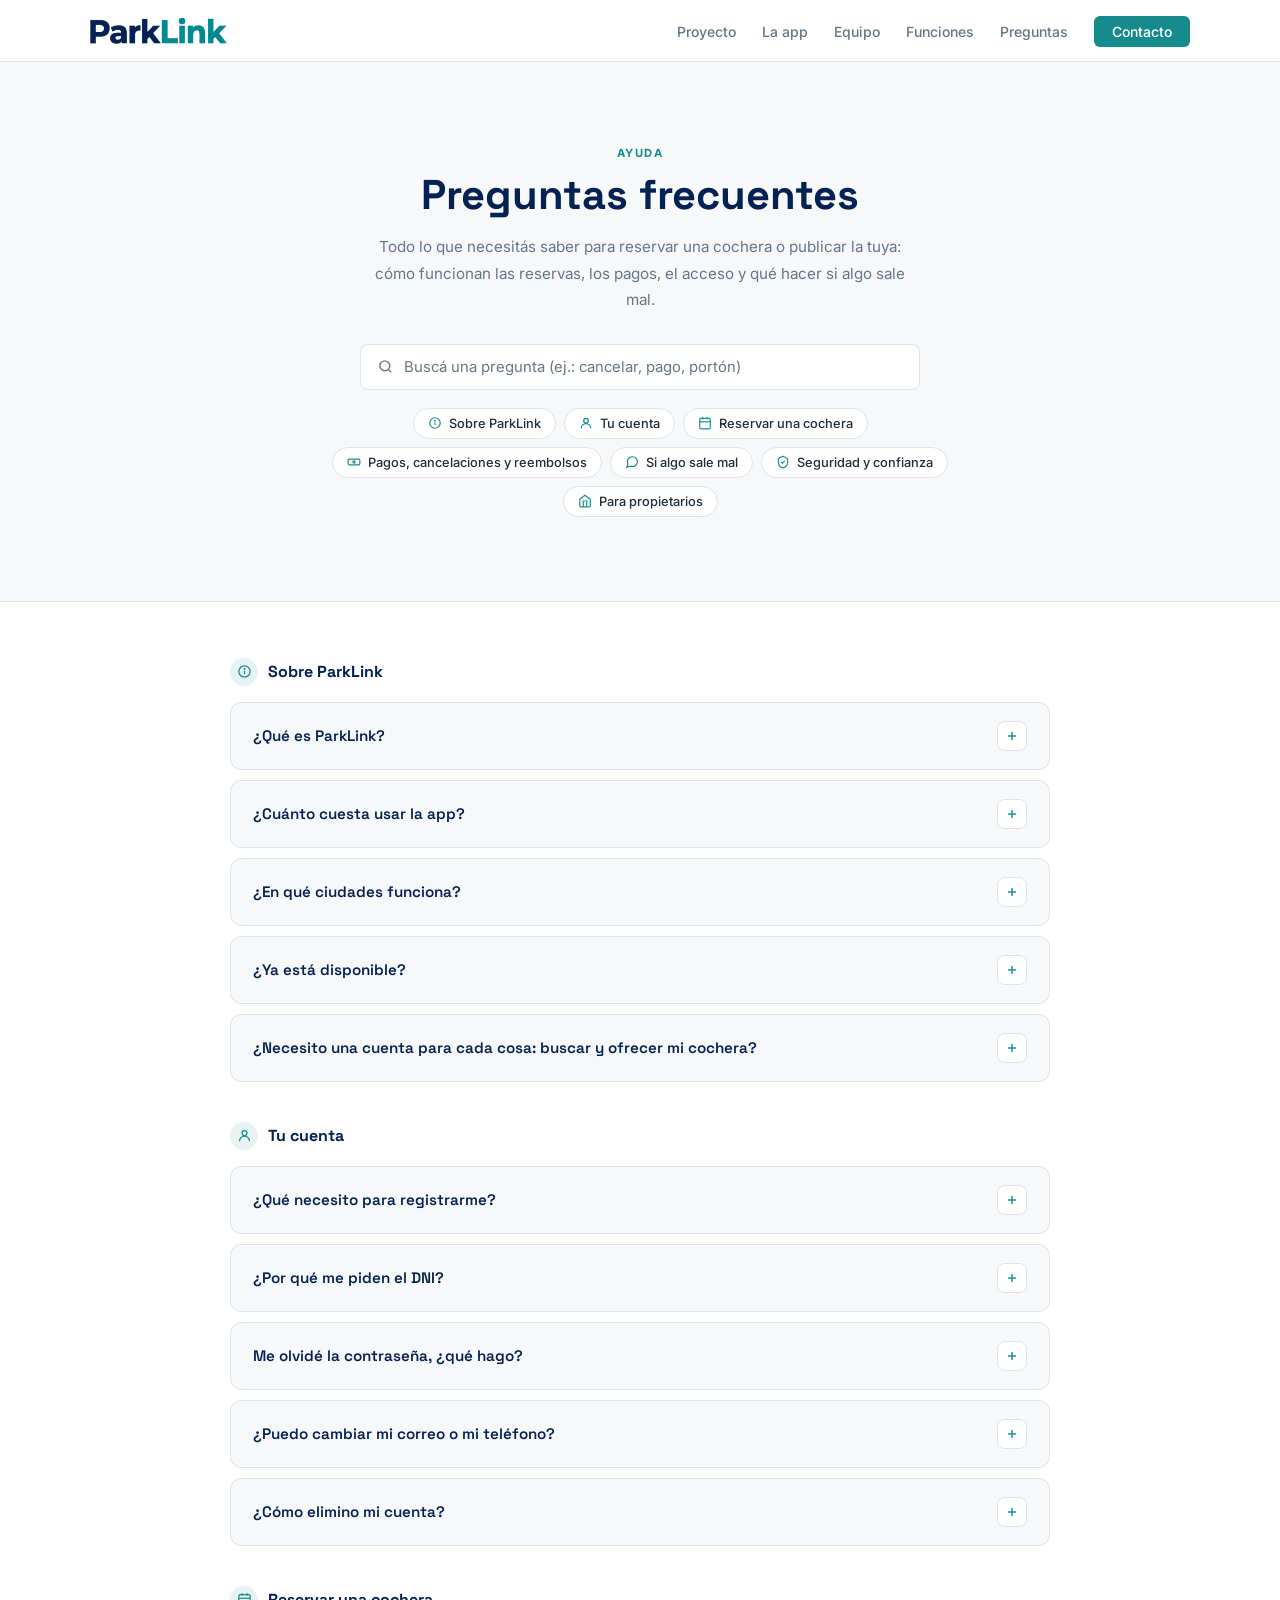
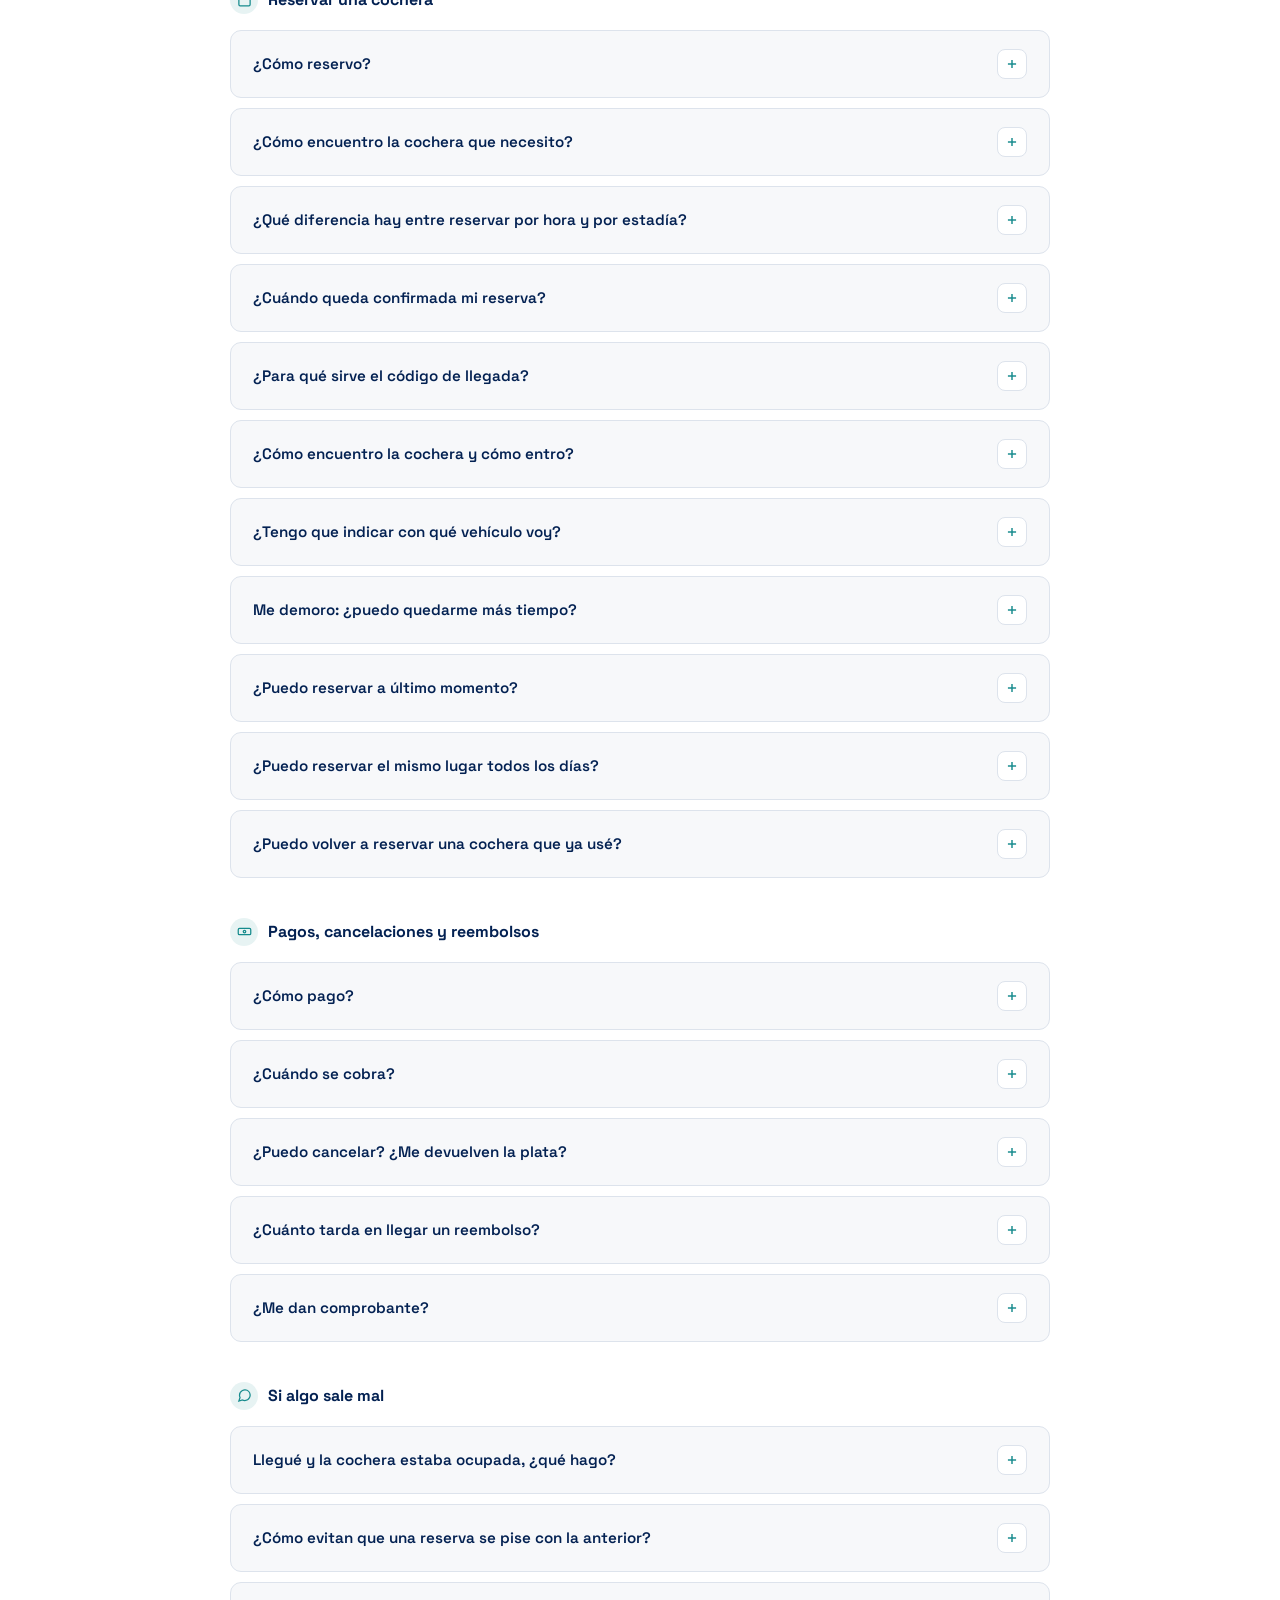
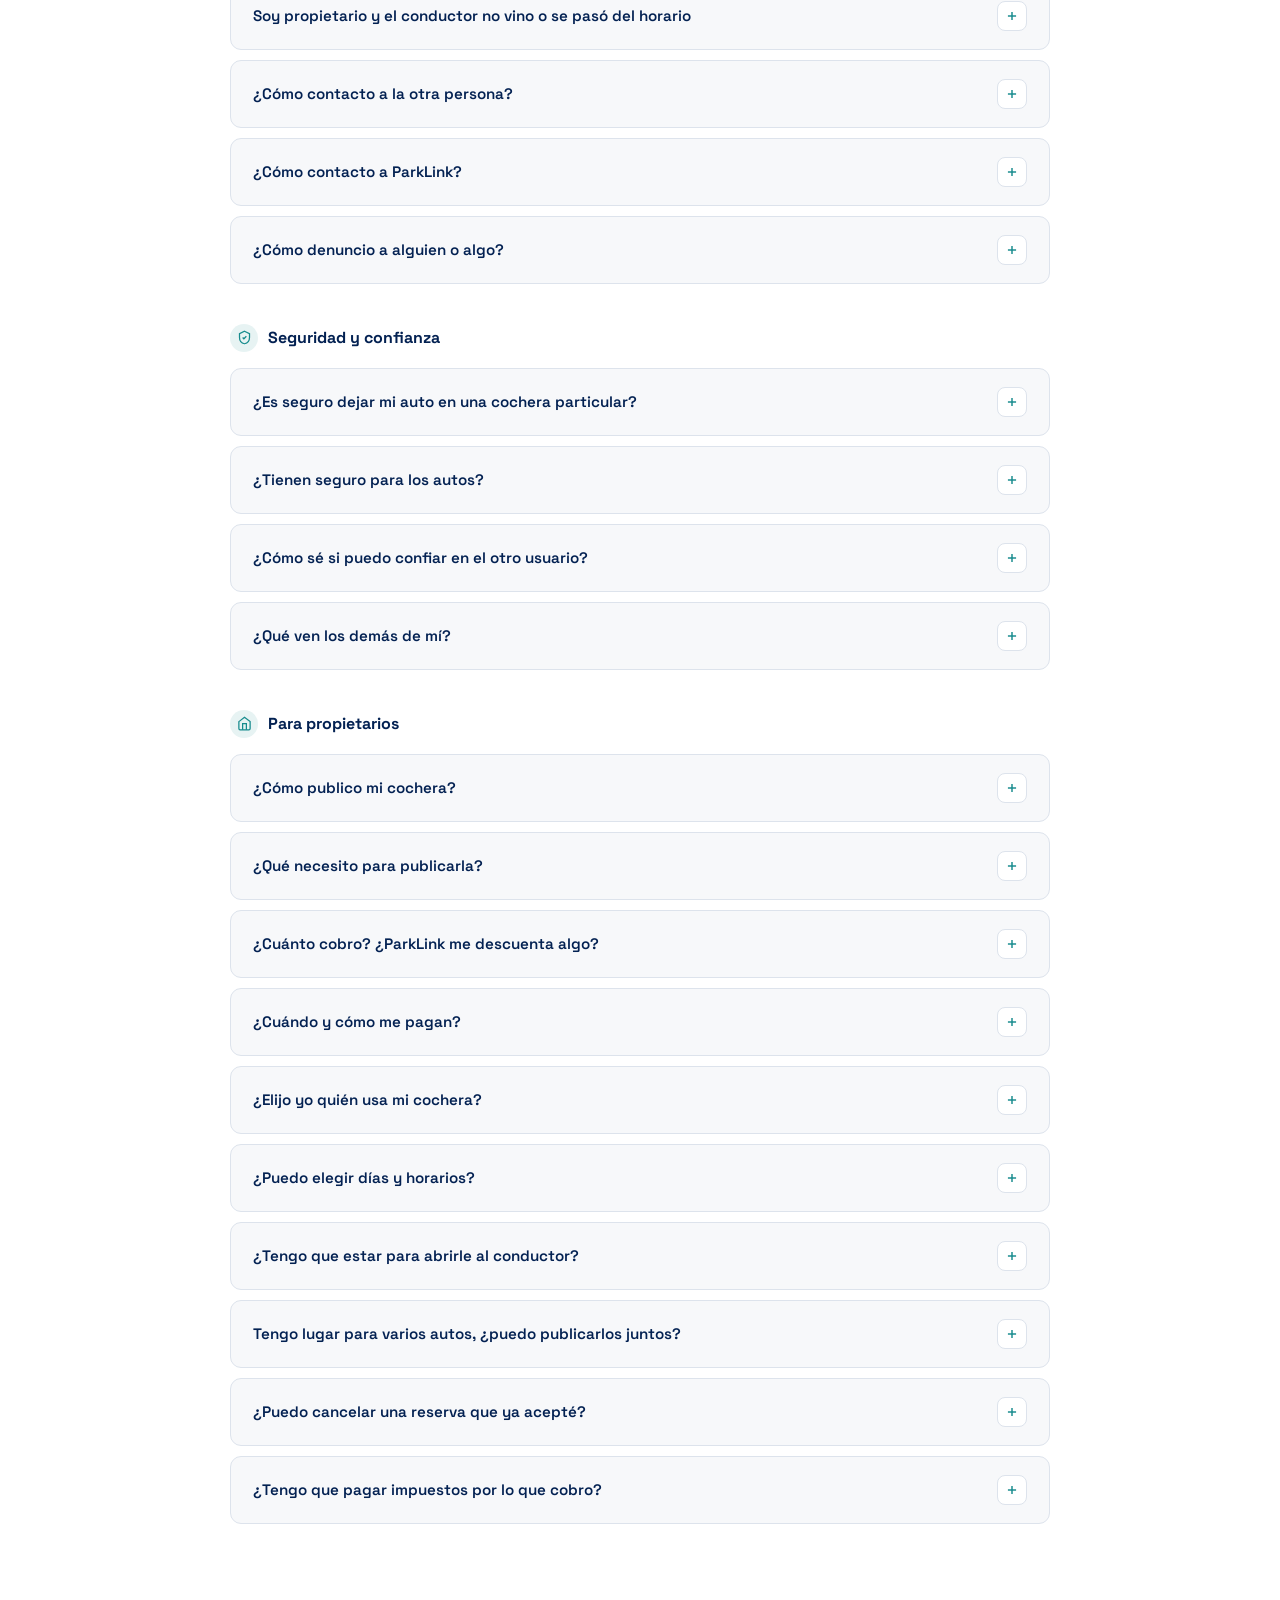
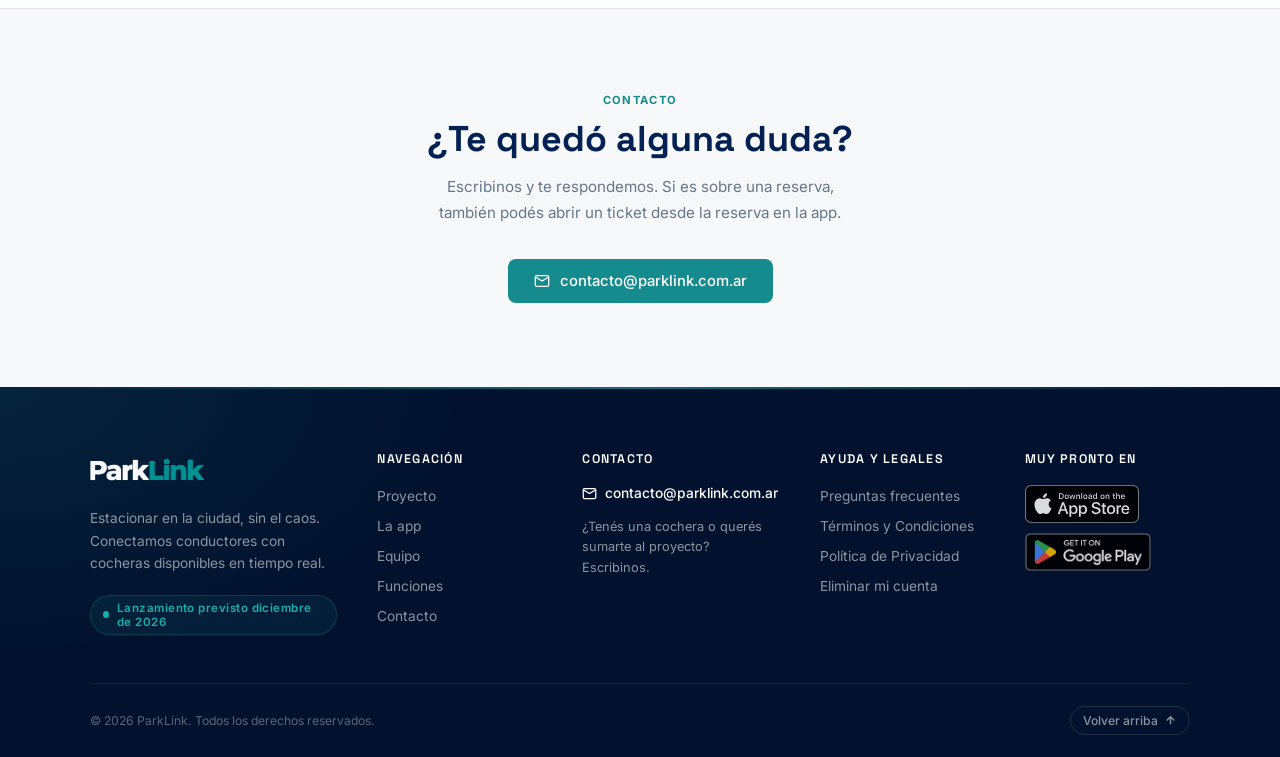
==== commit 0fdeba3c: "Clarify owner pricing, update search filter texts and Thiago's photo" ====
--- a/preguntas-frecuentes/index.html
+++ b/preguntas-frecuentes/index.html
@@ -11,7 +11,7 @@
     <link href="https://fonts.googleapis.com/css2?family=Space+Grotesk:wght@400;500;600;700&family=Inter:wght@300;400;500;600&display=swap" rel="stylesheet">
     <link rel="stylesheet" href="/styles.css">
     <link rel="stylesheet" href="faq.css">
-    <script type="application/ld+json">{"@context": "https://schema.org", "@type": "FAQPage", "mainEntity": [{"@type": "Question", "name": "¿Qué es ParkLink?", "acceptedAnswer": {"@type": "Answer", "text": "Una app que conecta a quienes necesitan dónde estacionar con personas que tienen una cochera o un lugar libre. El conductor reserva y paga desde la app antes de salir; el propietario gana dinero con un espacio que no estaba usando."}}, {"@type": "Question", "name": "¿Cuánto cuesta usar la app?", "acceptedAnswer": {"@type": "Answer", "text": "Descargarla y crear tu cuenta es gratis. Solo pagás cuando reservás: el precio que ves antes de pagar es el final e incluye la comisión de ParkLink. A los propietarios no se les descuenta nada de lo que cobran: reciben el precio que fijaron."}}, {"@type": "Question", "name": "¿En qué ciudades funciona?", "acceptedAnswer": {"@type": "Answer", "text": "En cualquier lugar de la Argentina. Buscás por dirección o por tu ubicación y ves las cocheras publicadas en esa zona. La cantidad de cocheras depende de cuántos propietarios se sumen en cada lugar."}}, {"@type": "Question", "name": "¿Ya está disponible?", "acceptedAnswer": {"@type": "Answer", "text": "La app está en fase de pruebas y el lanzamiento está previsto para diciembre de 2026. Si querés enterarte antes, escribinos a contacto@parklink.com.ar ."}}, {"@type": "Question", "name": "¿Necesito una cuenta para cada cosa: buscar y ofrecer mi cochera?", "acceptedAnswer": {"@type": "Answer", "text": "No. Con una sola cuenta podés usar la app como conductor y como propietario, y cambiar de modo cuando quieras desde Perfil → Modo."}}, {"@type": "Question", "name": "¿Qué necesito para registrarme?", "acceptedAnswer": {"@type": "Answer", "text": "Ser mayor de 18 años, un correo y un teléfono (los verificamos con un código), tu DNI y tu fecha de nacimiento. Al registrarte aceptás los Términos y Condiciones y la Política de Privacidad ."}}, {"@type": "Question", "name": "¿Por qué me piden el DNI?", "acceptedAnswer": {"@type": "Answer", "text": "Para que cada cuenta corresponda a una persona real y una misma persona no tenga varias cuentas. Ayuda a la confianza entre conductores y propietarios. Tu DNI no se muestra a otros usuarios."}}, {"@type": "Question", "name": "Me olvidé la contraseña, ¿qué hago?", "acceptedAnswer": {"@type": "Answer", "text": "En la pantalla de inicio de sesión tocá «Olvidé mi contraseña» y seguí los pasos: te mandamos un código al correo."}}, {"@type": "Question", "name": "¿Puedo cambiar mi correo o mi teléfono?", "acceptedAnswer": {"@type": "Answer", "text": "Sí, desde Perfil → Editar perfil. El dato nuevo se confirma con un código que te enviamos ahí."}}, {"@type": "Question", "name": "¿Cómo elimino mi cuenta?", "acceptedAnswer": {"@type": "Answer", "text": "Desde Perfil → Editar perfil → Eliminar cuenta. Tenés 7 días para arrepentirte iniciando sesión; después tus datos personales se borran o se anonimizan. Si tenías reservas futuras, se cancelan con reembolso. Más detalles en la Política de Privacidad ."}}, {"@type": "Question", "name": "¿Cómo reservo?", "acceptedAnswer": {"@type": "Answer", "text": "Buscá por dirección o en el mapa, elegí una cochera, el día y el horario (o las fechas, si es una estadía), y pagá con Mercado Pago. La app te propone sola el primer horario libre."}}, {"@type": "Question", "name": "¿Qué diferencia hay entre reservar por hora y por estadía?", "acceptedAnswer": {"@type": "Answer", "text": "Por hora es para unas horas: elegís inicio y fin, incluso cruzando la medianoche o abarcando varios días. Por estadía es para dejar el auto días, semanas o meses: se cobra por día, semana o mes y entrás y salís a la misma hora. Cada cochera muestra cuál de las dos ofrece."}}, {"@type": "Question", "name": "¿Cuándo queda confirmada mi reserva?", "acceptedAnswer": {"@type": "Answer", "text": "Después de pagar, el propietario tiene que aceptarla. Te avisamos apenas lo hace. Si la rechaza o no responde dentro de las 24 horas, la reserva se cancela y te devolvemos el total."}}, {"@type": "Question", "name": "¿Para qué sirve el código de llegada?", "acceptedAnswer": {"@type": "Answer", "text": "Cuando la reserva queda confirmada, la app te muestra un código de 4 números. Al llegar se lo decís al propietario y él lo carga en su app: así queda registrado que llegaste. Se puede cargar desde 30 minutos antes del inicio."}}, {"@type": "Question", "name": "¿Cómo encuentro la cochera y cómo entro?", "acceptedAnswer": {"@type": "Answer", "text": "Desde tu reserva tenés «Cómo llegar», que abre el mapa con la dirección. Una vez aceptada la reserva, también ves «Cómo entrar»: las instrucciones que dejó el propietario (portón, piso, número de lugar, a quién avisar)."}}, {"@type": "Question", "name": "¿Tengo que indicar con qué vehículo voy?", "acceptedAnswer": {"@type": "Answer", "text": "Depende de la cochera. Algunas lo piden, y algunas cobran distinto según el tipo de vehículo (auto, SUV, camioneta, moto o bici). Cargás tus vehículos una vez en tu perfil y los elegís al reservar; el propietario ve la patente para reconocerte."}}, {"@type": "Question", "name": "Me demoro: ¿puedo quedarme más tiempo?", "acceptedAnswer": {"@type": "Answer", "text": "Sí, si la cochera sigue libre. Desde tu reserva tocá «Extender reserva», elegí hasta qué hora y pagás solo las horas que agregás. Si alguien más reservó a continuación, la app te muestra hasta cuándo se puede extender."}}, {"@type": "Question", "name": "¿Puedo reservar a último momento?", "acceptedAnswer": {"@type": "Answer", "text": "Sí, siempre que la cochera tenga lugar libre en ese horario. Igual tiene que aceptarla el propietario."}}, {"@type": "Question", "name": "¿Puedo reservar el mismo lugar todos los días?", "acceptedAnswer": {"@type": "Answer", "text": "Para varios días seguidos usá una estadía (por días, semanas o meses). Las reservas que se repiten solo algunos días u horarios (por ejemplo, de lunes a viernes de 9 a 18) todavía no están disponibles: por ahora se reservan una por una."}}, {"@type": "Question", "name": "¿Puedo volver a reservar una cochera que ya usé?", "acceptedAnswer": {"@type": "Answer", "text": "Sí. En una reserva terminada tocá «Volver a reservar»: se abre la cochera con la misma duración y el mismo vehículo."}}, {"@type": "Question", "name": "¿Cómo pago?", "acceptedAnswer": {"@type": "Answer", "text": "Con Mercado Pago, con los medios que ofrece (tarjeta de crédito o débito, dinero en cuenta, etc.). ParkLink no guarda los datos de tu tarjeta."}}, {"@type": "Question", "name": "¿Cuándo se cobra?", "acceptedAnswer": {"@type": "Answer", "text": "Al reservar. Si el propietario rechaza la reserva o no responde a tiempo, te devolvemos el total."}}, {"@type": "Question", "name": "¿Puedo cancelar? ¿Me devuelven la plata?", "acceptedAnswer": {"@type": "Answer", "text": "Hasta 1 hora antes del inicio: te devolvemos el total. En la última hora antes del inicio: te devolvemos la mitad. Una vez que empezó no se puede cancelar. Si el propietario todavía no la aceptó, podés cancelarla antes del inicio y te devolvemos el total. Si el propietario cancela o rechaza, te devolvemos el total."}}, {"@type": "Question", "name": "¿Cuánto tarda en llegar un reembolso?", "acceptedAnswer": {"@type": "Answer", "text": "Lo hacemos al mismo medio de pago a través de Mercado Pago. El tiempo de acreditación depende de Mercado Pago y de tu medio (con tarjeta puede verse en el resumen siguiente). Desde la reserva ves en qué estado está."}}, {"@type": "Question", "name": "¿Me dan comprobante?", "acceptedAnswer": {"@type": "Answer", "text": "Sí. Desde la reserva, en la sección Pago, tocá «Descargar comprobante» y te genera un PDF. Es un resumen de tu reserva y tu pago, no una factura."}}, {"@type": "Question", "name": "Llegué y la cochera estaba ocupada, ¿qué hago?", "acceptedAnswer": {"@type": "Answer", "text": "Desde tu reserva tocá «Reportar un problema» → «La cochera estaba ocupada». Lo revisa el equipo de ParkLink y, si corresponde, te devolvemos el dinero. También podés escribirle al propietario por el chat de la reserva."}}, {"@type": "Question", "name": "¿Cómo evitan que una reserva se pise con la anterior?", "acceptedAnswer": {"@type": "Answer", "text": "Entre una reserva y la siguiente de una misma cochera siempre quedan al menos 15 minutos libres, para que un atraso corto no afecte al próximo. Además, el propietario acepta cada reserva y elige qué días y horarios ofrece."}}, {"@type": "Question", "name": "Soy propietario y el conductor no vino o se pasó del horario", "acceptedAnswer": {"@type": "Answer", "text": "Desde la reserva tocá «Reportar un problema» y elegí lo que pasó. Si el conductor no llegó, sin el código de llegada ParkLink revisa la reserva antes de pagártela. Por ahora el tiempo extra no se cobra automáticamente: lo resolvemos caso por caso."}}, {"@type": "Question", "name": "¿Cómo contacto a la otra persona?", "acceptedAnswer": {"@type": "Answer", "text": "Por el chat de la reserva, que se habilita una vez pagada. No hace falta compartir teléfonos."}}, {"@type": "Question", "name": "¿Cómo contacto a ParkLink?", "acceptedAnswer": {"@type": "Answer", "text": "Desde la reserva, en «Ayuda», abrís un ticket y te respondemos ahí. Para cualquier otra consulta, escribinos a contacto@parklink.com.ar ."}}, {"@type": "Question", "name": "¿Cómo denuncio a alguien o algo?", "acceptedAnswer": {"@type": "Answer", "text": "Con «Denunciar» en la cochera, en el perfil de la persona o en una reseña, o con «Reportar un problema» en una reserva. La otra persona no sabe quién la denunció. ParkLink revisa cada caso y puede suspender cocheras o cuentas."}}, {"@type": "Question", "name": "¿Es seguro dejar mi auto en una cochera particular?", "acceptedAnswer": {"@type": "Answer", "text": "Cada cochera se revisa antes de aparecer en la app; podemos pedir documentación y rechazarla. Conductores y propietarios se califican después de cada reserva, y las denuncias pueden terminar en la suspensión de la cochera o de la cuenta. Igual, ParkLink no es un estacionamiento ni el depositario del vehículo: el uso de la cochera es un acuerdo entre las partes (ver los Términos )."}}, {"@type": "Question", "name": "¿Tienen seguro para los autos?", "acceptedAnswer": {"@type": "Answer", "text": "Hoy ParkLink no ofrece un seguro propio. Te recomendamos revisar qué cubre tu póliza mientras el auto está estacionado. Ante un problema, reportalo desde la reserva y lo vemos con las dos partes."}}, {"@type": "Question", "name": "¿Cómo sé si puedo confiar en el otro usuario?", "acceptedAnswer": {"@type": "Answer", "text": "Cada perfil muestra sus calificaciones y reseñas como conductor y como propietario. Todas las cuentas verifican su correo y su teléfono, y cargan su DNI."}}, {"@type": "Question", "name": "¿Qué ven los demás de mí?", "acceptedAnswer": {"@type": "Answer", "text": "Tu nombre, tu foto y tus reseñas. En una reserva, el propietario ve además tu vehículo y su patente. Tu DNI, correo y teléfono no se muestran. Detalles en la Política de Privacidad ."}}, {"@type": "Question", "name": "¿Cómo publico mi cochera?", "acceptedAnswer": {"@type": "Answer", "text": "Pasá a modo propietario (Perfil → Modo), tocá «Publicar cochera» y cargá la dirección, fotos, qué vehículos entran, horarios y precios. La revisamos antes de que aparezca en las búsquedas y te avisamos cuando está publicada."}}, {"@type": "Question", "name": "¿Qué necesito para publicarla?", "acceptedAnswer": {"@type": "Answer", "text": "Tener derecho a ofrecerla (ser dueño, inquilino autorizado o tener permiso) y que alquilarla no vaya contra ninguna norma, contrato ni el reglamento de tu edificio. En muchos consorcios no está permitido el uso de cocheras por personas ajenas: consultalo antes de publicar."}}, {"@type": "Question", "name": "¿Cuánto cobro y cuánto se queda ParkLink?", "acceptedAnswer": {"@type": "Answer", "text": "Vos fijás el precio por hora y, si querés, por día, semana y mes (también podés cobrar distinto según el vehículo). Recibís ese precio completo: la comisión de ParkLink se suma aparte, en lo que paga el conductor."}}, {"@type": "Question", "name": "¿Cuándo y cómo me pagan?", "acceptedAnswer": {"@type": "Answer", "text": "Cargás tu CBU o CVU en Perfil → Datos de cobro. Lo de cada reserva terminada queda disponible para liquidarse pasadas 24 horas y ParkLink te lo transfiere a esa cuenta. Ves cada liquidación en Perfil → Mis liquidaciones y te avisamos cada vez que transferimos."}}, {"@type": "Question", "name": "¿Elijo yo quién usa mi cochera?", "acceptedAnswer": {"@type": "Answer", "text": "Sí. Cada reserva te llega como solicitud y tenés 24 horas para aceptarla o rechazarla. Antes de decidir ves el perfil y las calificaciones del conductor, y su vehículo."}}, {"@type": "Question", "name": "¿Puedo elegir días y horarios?", "acceptedAnswer": {"@type": "Answer", "text": "Sí. Configurás el horario de cada día de la semana y podés cerrar días puntuales (vacaciones, días que la usás) desde «Fechas bloqueadas». También podés pausar la cochera cuando quieras."}}, {"@type": "Question", "name": "¿Tengo que estar para abrirle al conductor?", "acceptedAnswer": {"@type": "Answer", "text": "El conductor necesita poder entrar, y al llegar te dice su código de llegada para que lo cargues en la app. En «Cómo entrar» explicás el acceso (portón, encargado, a quién avisar); solo lo ve el conductor de una reserva que aceptaste. Si no vas a estar, coordiná que alguien lo reciba."}}, {"@type": "Question", "name": "Tengo lugar para varios autos, ¿puedo publicarlos juntos?", "acceptedAnswer": {"@type": "Answer", "text": "Sí. Al publicar indicás cuántos lugares tiene: se pueden reservar tantos a la vez como lugares haya."}}, {"@type": "Question", "name": "¿Puedo cancelar una reserva que ya acepté?", "acceptedAnswer": {"@type": "Answer", "text": "Sí, antes de que empiece, explicando el motivo. El conductor recibe el reembolso total. Cancelar reservas aceptadas queda registrado y, si se repite, puede llevar a la suspensión de la cochera."}}, {"@type": "Question", "name": "¿Tengo que pagar impuestos por lo que cobro?", "acceptedAnswer": {"@type": "Answer", "text": "Los ingresos que obtenés por alquilar tu cochera son tuyos, y cumplir con tus obligaciones impositivas te corresponde a vos. Si tenés dudas, consultalo con un contador."}}]}</script>
+    <script type="application/ld+json">{"@context": "https://schema.org", "@type": "FAQPage", "mainEntity": [{"@type": "Question", "name": "¿Qué es ParkLink?", "acceptedAnswer": {"@type": "Answer", "text": "Una app que conecta a quienes necesitan dónde estacionar con personas que tienen una cochera o un lugar libre. El conductor reserva y paga desde la app antes de salir; el propietario gana dinero con un espacio que no estaba usando."}}, {"@type": "Question", "name": "¿Cuánto cuesta usar la app?", "acceptedAnswer": {"@type": "Answer", "text": "Descargarla y crear tu cuenta es gratis. Solo pagás cuando reservás: el precio que ves antes de pagar es el final e incluye la comisión de ParkLink. A los propietarios no se les descuenta nada de lo que cobran: reciben el precio que fijaron."}}, {"@type": "Question", "name": "¿En qué ciudades funciona?", "acceptedAnswer": {"@type": "Answer", "text": "En cualquier lugar de la Argentina. Buscás por dirección o por tu ubicación y ves las cocheras publicadas en esa zona. La cantidad de cocheras depende de cuántos propietarios se sumen en cada lugar."}}, {"@type": "Question", "name": "¿Ya está disponible?", "acceptedAnswer": {"@type": "Answer", "text": "La app está en fase de pruebas y el lanzamiento está previsto para diciembre de 2026. Si querés enterarte antes, escribinos a contacto@parklink.com.ar ."}}, {"@type": "Question", "name": "¿Necesito una cuenta para cada cosa: buscar y ofrecer mi cochera?", "acceptedAnswer": {"@type": "Answer", "text": "No. Con una sola cuenta podés usar la app como conductor y como propietario, y cambiar de modo cuando quieras desde Perfil → Modo."}}, {"@type": "Question", "name": "¿Qué necesito para registrarme?", "acceptedAnswer": {"@type": "Answer", "text": "Ser mayor de 18 años, un correo y un teléfono (los verificamos con un código), tu DNI y tu fecha de nacimiento. Al registrarte aceptás los Términos y Condiciones y la Política de Privacidad ."}}, {"@type": "Question", "name": "¿Por qué me piden el DNI?", "acceptedAnswer": {"@type": "Answer", "text": "Para que cada cuenta corresponda a una persona real y una misma persona no tenga varias cuentas. Ayuda a la confianza entre conductores y propietarios. Tu DNI no se muestra a otros usuarios."}}, {"@type": "Question", "name": "Me olvidé la contraseña, ¿qué hago?", "acceptedAnswer": {"@type": "Answer", "text": "En la pantalla de inicio de sesión tocá «Olvidé mi contraseña» y seguí los pasos: te mandamos un código al correo."}}, {"@type": "Question", "name": "¿Puedo cambiar mi correo o mi teléfono?", "acceptedAnswer": {"@type": "Answer", "text": "Sí, desde Perfil → Editar perfil. El dato nuevo se confirma con un código que te enviamos ahí."}}, {"@type": "Question", "name": "¿Cómo elimino mi cuenta?", "acceptedAnswer": {"@type": "Answer", "text": "Desde Perfil → Editar perfil → Eliminar cuenta. Tenés 7 días para arrepentirte iniciando sesión; después tus datos personales se borran o se anonimizan. Si tenías reservas futuras, se cancelan con reembolso. Más detalles en la Política de Privacidad ."}}, {"@type": "Question", "name": "¿Cómo reservo?", "acceptedAnswer": {"@type": "Answer", "text": "Buscá por dirección o en el mapa, elegí una cochera, el día y el horario (o las fechas, si es una estadía), y pagá con Mercado Pago. La app te propone sola el primer horario libre."}}, {"@type": "Question", "name": "¿Cómo encuentro la cochera que necesito?", "acceptedAnswer": {"@type": "Answer", "text": "Tocá «Filtros» en el buscador. Podés filtrar por tipo de reserva (por hora o estadía), por cuándo la necesitás (libre ahora, un día y horario, o las fechas de tu estadía), por tu vehículo, por precio, por calificación, si es techada y por distancia. Si elegís tu vehículo, los precios que ves son los de ese vehículo. También podés ordenar los resultados por distancia, precio o calificación."}}, {"@type": "Question", "name": "¿Qué diferencia hay entre reservar por hora y por estadía?", "acceptedAnswer": {"@type": "Answer", "text": "Por hora es para unas horas: elegís inicio y fin, incluso cruzando la medianoche o abarcando varios días. Por estadía es para dejar el auto días, semanas o meses: se cobra por día, semana o mes y entrás y salís a la misma hora. Cada cochera muestra cuál de las dos ofrece."}}, {"@type": "Question", "name": "¿Cuándo queda confirmada mi reserva?", "acceptedAnswer": {"@type": "Answer", "text": "Después de pagar, el propietario tiene que aceptarla. Te avisamos apenas lo hace. Si la rechaza o no responde dentro de las 24 horas, la reserva se cancela y te devolvemos el total."}}, {"@type": "Question", "name": "¿Para qué sirve el código de llegada?", "acceptedAnswer": {"@type": "Answer", "text": "Cuando la reserva queda confirmada, la app te muestra un código de 4 números. Al llegar se lo decís al propietario y él lo carga en su app: así queda registrado que llegaste. Se puede cargar desde 30 minutos antes del inicio."}}, {"@type": "Question", "name": "¿Cómo encuentro la cochera y cómo entro?", "acceptedAnswer": {"@type": "Answer", "text": "Desde tu reserva tenés «Cómo llegar», que abre el mapa con la dirección. Una vez aceptada la reserva, también ves «Cómo entrar»: las instrucciones que dejó el propietario (portón, piso, número de lugar, a quién avisar)."}}, {"@type": "Question", "name": "¿Tengo que indicar con qué vehículo voy?", "acceptedAnswer": {"@type": "Answer", "text": "Depende de la cochera. Algunas lo piden, y algunas cobran distinto según el tipo de vehículo (auto, SUV, camioneta, moto o bici). Cargás tus vehículos una vez en tu perfil y los elegís al reservar; el propietario ve la patente para reconocerte."}}, {"@type": "Question", "name": "Me demoro: ¿puedo quedarme más tiempo?", "acceptedAnswer": {"@type": "Answer", "text": "Sí, si la cochera sigue libre. Desde tu reserva tocá «Extender reserva», elegí hasta qué hora y pagás solo las horas que agregás. Si alguien más reservó a continuación, la app te muestra hasta cuándo se puede extender."}}, {"@type": "Question", "name": "¿Puedo reservar a último momento?", "acceptedAnswer": {"@type": "Answer", "text": "Sí, siempre que la cochera tenga lugar libre en ese horario. Igual tiene que aceptarla el propietario."}}, {"@type": "Question", "name": "¿Puedo reservar el mismo lugar todos los días?", "acceptedAnswer": {"@type": "Answer", "text": "Para varios días seguidos usá una estadía (por días, semanas o meses). Las reservas que se repiten solo algunos días u horarios (por ejemplo, de lunes a viernes de 9 a 18) todavía no están disponibles: por ahora se reservan una por una."}}, {"@type": "Question", "name": "¿Puedo volver a reservar una cochera que ya usé?", "acceptedAnswer": {"@type": "Answer", "text": "Sí. En una reserva terminada tocá «Volver a reservar»: se abre la cochera con la misma duración y el mismo vehículo."}}, {"@type": "Question", "name": "¿Cómo pago?", "acceptedAnswer": {"@type": "Answer", "text": "Con Mercado Pago, con los medios que ofrece (tarjeta de crédito o débito, dinero en cuenta, etc.). ParkLink no guarda los datos de tu tarjeta."}}, {"@type": "Question", "name": "¿Cuándo se cobra?", "acceptedAnswer": {"@type": "Answer", "text": "Al reservar. Si el propietario rechaza la reserva o no responde a tiempo, te devolvemos el total."}}, {"@type": "Question", "name": "¿Puedo cancelar? ¿Me devuelven la plata?", "acceptedAnswer": {"@type": "Answer", "text": "Hasta 1 hora antes del inicio: te devolvemos el total. En la última hora antes del inicio: te devolvemos la mitad. Una vez que empezó no se puede cancelar. Si el propietario todavía no la aceptó, podés cancelarla antes del inicio y te devolvemos el total. Si el propietario cancela o rechaza, te devolvemos el total."}}, {"@type": "Question", "name": "¿Cuánto tarda en llegar un reembolso?", "acceptedAnswer": {"@type": "Answer", "text": "Lo hacemos al mismo medio de pago a través de Mercado Pago. El tiempo de acreditación depende de Mercado Pago y de tu medio (con tarjeta puede verse en el resumen siguiente). Desde la reserva ves en qué estado está."}}, {"@type": "Question", "name": "¿Me dan comprobante?", "acceptedAnswer": {"@type": "Answer", "text": "Sí. Desde la reserva, en la sección Pago, tocá «Descargar comprobante» y te genera un PDF. Es un resumen de tu reserva y tu pago, no una factura."}}, {"@type": "Question", "name": "Llegué y la cochera estaba ocupada, ¿qué hago?", "acceptedAnswer": {"@type": "Answer", "text": "Desde tu reserva tocá «Reportar un problema» → «La cochera estaba ocupada». Lo revisa el equipo de ParkLink y, si corresponde, te devolvemos el dinero. También podés escribirle al propietario por el chat de la reserva."}}, {"@type": "Question", "name": "¿Cómo evitan que una reserva se pise con la anterior?", "acceptedAnswer": {"@type": "Answer", "text": "Entre una reserva y la siguiente de una misma cochera siempre quedan al menos 15 minutos libres, para que un atraso corto no afecte al próximo. Además, el propietario acepta cada reserva y elige qué días y horarios ofrece."}}, {"@type": "Question", "name": "Soy propietario y el conductor no vino o se pasó del horario", "acceptedAnswer": {"@type": "Answer", "text": "Desde la reserva tocá «Reportar un problema» y elegí lo que pasó. Si el conductor no llegó, sin el código de llegada ParkLink revisa la reserva antes de pagártela. Por ahora el tiempo extra no se cobra automáticamente: lo resolvemos caso por caso."}}, {"@type": "Question", "name": "¿Cómo contacto a la otra persona?", "acceptedAnswer": {"@type": "Answer", "text": "Por el chat de la reserva, que se habilita una vez pagada. No hace falta compartir teléfonos."}}, {"@type": "Question", "name": "¿Cómo contacto a ParkLink?", "acceptedAnswer": {"@type": "Answer", "text": "Desde la reserva, en «Ayuda», abrís un ticket y te respondemos ahí. Para cualquier otra consulta, escribinos a contacto@parklink.com.ar ."}}, {"@type": "Question", "name": "¿Cómo denuncio a alguien o algo?", "acceptedAnswer": {"@type": "Answer", "text": "Con «Denunciar» en la cochera, en el perfil de la persona o en una reseña, o con «Reportar un problema» en una reserva. La otra persona no sabe quién la denunció. ParkLink revisa cada caso y puede suspender cocheras o cuentas."}}, {"@type": "Question", "name": "¿Es seguro dejar mi auto en una cochera particular?", "acceptedAnswer": {"@type": "Answer", "text": "Cada cochera se revisa antes de aparecer en la app; podemos pedir documentación y rechazarla. Conductores y propietarios se califican después de cada reserva, y las denuncias pueden terminar en la suspensión de la cochera o de la cuenta. Igual, ParkLink no es un estacionamiento ni el depositario del vehículo: el uso de la cochera es un acuerdo entre las partes (ver los Términos )."}}, {"@type": "Question", "name": "¿Tienen seguro para los autos?", "acceptedAnswer": {"@type": "Answer", "text": "Hoy ParkLink no ofrece un seguro propio. Te recomendamos revisar qué cubre tu póliza mientras el auto está estacionado. Ante un problema, reportalo desde la reserva y lo vemos con las dos partes."}}, {"@type": "Question", "name": "¿Cómo sé si puedo confiar en el otro usuario?", "acceptedAnswer": {"@type": "Answer", "text": "Cada perfil muestra sus calificaciones y reseñas como conductor y como propietario. Todas las cuentas verifican su correo y su teléfono, y cargan su DNI."}}, {"@type": "Question", "name": "¿Qué ven los demás de mí?", "acceptedAnswer": {"@type": "Answer", "text": "Tu nombre, tu foto y tus reseñas. En una reserva, el propietario ve además tu vehículo y su patente. Tu DNI, correo y teléfono no se muestran. Detalles en la Política de Privacidad ."}}, {"@type": "Question", "name": "¿Cómo publico mi cochera?", "acceptedAnswer": {"@type": "Answer", "text": "Pasá a modo propietario (Perfil → Modo), tocá «Publicar cochera» y cargá la dirección, fotos, qué vehículos entran, horarios y precios. La revisamos antes de que aparezca en las búsquedas y te avisamos cuando está publicada."}}, {"@type": "Question", "name": "¿Qué necesito para publicarla?", "acceptedAnswer": {"@type": "Answer", "text": "Tener derecho a ofrecerla (ser dueño, inquilino autorizado o tener permiso) y que alquilarla no vaya contra ninguna norma, contrato ni el reglamento de tu edificio. En muchos consorcios no está permitido el uso de cocheras por personas ajenas: consultalo antes de publicar."}}, {"@type": "Question", "name": "¿Cuánto cobro? ¿ParkLink me descuenta algo?", "acceptedAnswer": {"@type": "Answer", "text": "Vos fijás el precio por hora y, si querés, por día, semana y mes (también podés cobrar distinto según el vehículo). Recibís ese precio completo: publicar es gratis y ParkLink no te descuenta nada. Su comisión se suma aparte, en lo que paga el conductor."}}, {"@type": "Question", "name": "¿Cuándo y cómo me pagan?", "acceptedAnswer": {"@type": "Answer", "text": "Cargás tu CBU o CVU en Perfil → Datos de cobro. Lo de cada reserva terminada queda disponible para liquidarse pasadas 24 horas y ParkLink te lo transfiere a esa cuenta. Ves cada liquidación en Perfil → Mis liquidaciones y te avisamos cada vez que transferimos."}}, {"@type": "Question", "name": "¿Elijo yo quién usa mi cochera?", "acceptedAnswer": {"@type": "Answer", "text": "Sí. Cada reserva te llega como solicitud y tenés 24 horas para aceptarla o rechazarla. Antes de decidir ves el perfil y las calificaciones del conductor, y su vehículo."}}, {"@type": "Question", "name": "¿Puedo elegir días y horarios?", "acceptedAnswer": {"@type": "Answer", "text": "Sí. Configurás el horario de cada día de la semana y podés cerrar días puntuales (vacaciones, días que la usás) desde «Fechas bloqueadas». También podés pausar la cochera cuando quieras."}}, {"@type": "Question", "name": "¿Tengo que estar para abrirle al conductor?", "acceptedAnswer": {"@type": "Answer", "text": "El conductor necesita poder entrar, y al llegar te dice su código de llegada para que lo cargues en la app. En «Cómo entrar» explicás el acceso (portón, encargado, a quién avisar); solo lo ve el conductor de una reserva que aceptaste. Si no vas a estar, coordiná que alguien lo reciba."}}, {"@type": "Question", "name": "Tengo lugar para varios autos, ¿puedo publicarlos juntos?", "acceptedAnswer": {"@type": "Answer", "text": "Sí. Al publicar indicás cuántos lugares tiene: se pueden reservar tantos a la vez como lugares haya."}}, {"@type": "Question", "name": "¿Puedo cancelar una reserva que ya acepté?", "acceptedAnswer": {"@type": "Answer", "text": "Sí, antes de que empiece, explicando el motivo. El conductor recibe el reembolso total. Cancelar reservas aceptadas queda registrado y, si se repite, puede llevar a la suspensión de la cochera."}}, {"@type": "Question", "name": "¿Tengo que pagar impuestos por lo que cobro?", "acceptedAnswer": {"@type": "Answer", "text": "Los ingresos que obtenés por alquilar tu cochera son tuyos, y cumplir con tus obligaciones impositivas te corresponde a vos. Si tenés dudas, consultalo con un contador."}}]}</script>
 </head>
 <body>
 
@@ -121,6 +121,10 @@
                     <div class="faq-answer"><p>Buscá por dirección o en el mapa, elegí una cochera, el día y el horario (o las fechas, si es una estadía), y pagá con Mercado Pago. La app te propone sola el primer horario libre.</p></div>
                 </details>
                 <details class="faq-item">
+                    <summary><span>¿Cómo encuentro la cochera que necesito?</span><span class="faq-toggle" aria-hidden="true"><svg width="14" height="14" viewBox="0 0 24 24" fill="none" stroke="currentColor" stroke-width="2.5"><line x1="12" y1="5" x2="12" y2="19"/><line x1="5" y1="12" x2="19" y2="12"/></svg></span></summary>
+                    <div class="faq-answer"><p>Tocá «Filtros» en el buscador. Podés filtrar por tipo de reserva (por hora o estadía), por cuándo la necesitás (libre ahora, un día y horario, o las fechas de tu estadía), por tu vehículo, por precio, por calificación, si es techada y por distancia. Si elegís tu vehículo, los precios que ves son los de ese vehículo. También podés ordenar los resultados por distancia, precio o calificación.</p></div>
+                </details>
+                <details class="faq-item">
                     <summary><span>¿Qué diferencia hay entre reservar por hora y por estadía?</span><span class="faq-toggle" aria-hidden="true"><svg width="14" height="14" viewBox="0 0 24 24" fill="none" stroke="currentColor" stroke-width="2.5"><line x1="12" y1="5" x2="12" y2="19"/><line x1="5" y1="12" x2="19" y2="12"/></svg></span></summary>
                     <div class="faq-answer"><p><strong>Por hora</strong> es para unas horas: elegís inicio y fin, incluso cruzando la medianoche o abarcando varios días. <strong>Por estadía</strong> es para dejar el auto días, semanas o meses: se cobra por día, semana o mes y entrás y salís a la misma hora. Cada cochera muestra cuál de las dos ofrece.</p></div>
                 </details>
@@ -261,8 +265,8 @@
                     <div class="faq-answer"><p>Tener derecho a ofrecerla (ser dueño, inquilino autorizado o tener permiso) y que alquilarla no vaya contra ninguna norma, contrato ni el reglamento de tu edificio. En muchos consorcios no está permitido el uso de cocheras por personas ajenas: consultalo antes de publicar.</p></div>
                 </details>
                 <details class="faq-item">
-                    <summary><span>¿Cuánto cobro y cuánto se queda ParkLink?</span><span class="faq-toggle" aria-hidden="true"><svg width="14" height="14" viewBox="0 0 24 24" fill="none" stroke="currentColor" stroke-width="2.5"><line x1="12" y1="5" x2="12" y2="19"/><line x1="5" y1="12" x2="19" y2="12"/></svg></span></summary>
-                    <div class="faq-answer"><p>Vos fijás el precio por hora y, si querés, por día, semana y mes (también podés cobrar distinto según el vehículo). Recibís ese precio completo: la comisión de ParkLink se suma aparte, en lo que paga el conductor.</p></div>
+                    <summary><span>¿Cuánto cobro? ¿ParkLink me descuenta algo?</span><span class="faq-toggle" aria-hidden="true"><svg width="14" height="14" viewBox="0 0 24 24" fill="none" stroke="currentColor" stroke-width="2.5"><line x1="12" y1="5" x2="12" y2="19"/><line x1="5" y1="12" x2="19" y2="12"/></svg></span></summary>
+                    <div class="faq-answer"><p>Vos fijás el precio por hora y, si querés, por día, semana y mes (también podés cobrar distinto según el vehículo). Recibís ese precio completo: publicar es gratis y ParkLink no te descuenta nada. Su comisión se suma aparte, en lo que paga el conductor.</p></div>
                 </details>
                 <details class="faq-item">
                     <summary><span>¿Cuándo y cómo me pagan?</span><span class="faq-toggle" aria-hidden="true"><svg width="14" height="14" viewBox="0 0 24 24" fill="none" stroke="currentColor" stroke-width="2.5"><line x1="12" y1="5" x2="12" y2="19"/><line x1="5" y1="12" x2="19" y2="12"/></svg></span></summary>
--- a/styles.css
+++ b/styles.css
@@ -13,6 +13,45 @@
 
 *, *::before, *::after { margin: 0; padding: 0; box-sizing: border-box; }
 html { scroll-behavior: smooth; }
+html.is-loading { overflow: hidden; }
+
+#preloader {
+    position: fixed;
+    inset: 0;
+    z-index: 1000;
+    background: var(--white);
+    display: flex;
+    flex-direction: column;
+    align-items: center;
+    justify-content: center;
+    gap: 28px;
+    transition: opacity 0.5s ease, visibility 0.5s ease;
+}
+#preloader.is-done { opacity: 0; visibility: hidden; }
+.preloader-logo {
+    height: 120px;
+    width: auto;
+    animation: preloader-pulse 1.6s ease-in-out infinite;
+}
+.preloader-bar {
+    width: 160px;
+    height: 3px;
+    border-radius: 3px;
+    background: var(--gray-mid);
+    overflow: hidden;
+}
+.preloader-bar span {
+    display: block;
+    height: 100%;
+    width: 0;
+    background: var(--teal);
+    border-radius: inherit;
+    transition: width 0.3s ease;
+}
+@keyframes preloader-pulse {
+    0%, 100% { transform: scale(1);    opacity: 1; }
+    50%      { transform: scale(1.06); opacity: 0.8; }
+}
 
 body {
     font-family: 'Inter', sans-serif;
@@ -504,8 +543,42 @@
 }
 .t-mail:hover { color: var(--teal); }
 
+#dudas {
+    background: white;
+    text-align: center;
+}
+#dudas .sp { max-width: 480px; margin: 0 auto 32px; }
+.dudas-list {
+    display: grid;
+    grid-template-columns: 1fr 1fr;
+    gap: 12px;
+    max-width: 820px;
+    margin: 0 auto 32px;
+    text-align: left;
+}
+.dudas-q {
+    display: flex;
+    align-items: center;
+    justify-content: space-between;
+    gap: 14px;
+    padding: 18px 22px;
+    background: var(--gray-bg);
+    border: 1px solid var(--border);
+    border-radius: 11px;
+    font-family: 'Space Grotesk', sans-serif;
+    font-size: 0.92rem;
+    font-weight: 600;
+    color: var(--navy);
+    text-decoration: none;
+    transition: border-color 0.18s, box-shadow 0.18s;
+}
+.dudas-q svg { flex-shrink: 0; color: var(--teal); transition: transform 0.18s; }
+.dudas-q:hover { border-color: rgba(22,139,141,0.35); box-shadow: 0 4px 16px rgba(3,33,82,0.06); }
+.dudas-q:hover svg { transform: translateX(3px); }
+
 #contacto {
-    background: white;
+    background: var(--gray-bg);
+    border-top: 1px solid var(--border);
     text-align: center;
 }
 #contacto .sp  { max-width: 440px; margin: 0 auto 32px; }
@@ -674,6 +747,7 @@
 @media (prefers-reduced-motion: reduce) {
     .marquee-track { animation: none; }
     .foot-dot { animation: none; }
+    .preloader-logo { animation: none; }
 }
 
 @media (max-width: 940px) {
@@ -688,6 +762,7 @@
     .nav-links { display: none; }
     section { padding: 60px 5%; }
     .func-grid { grid-template-columns: 1fr; }
+    .dudas-list { grid-template-columns: 1fr; }
     .steps { gap: 6px; }
     .step-conn { max-width: 28px; }
     footer { padding: 48px 5% 0; }
